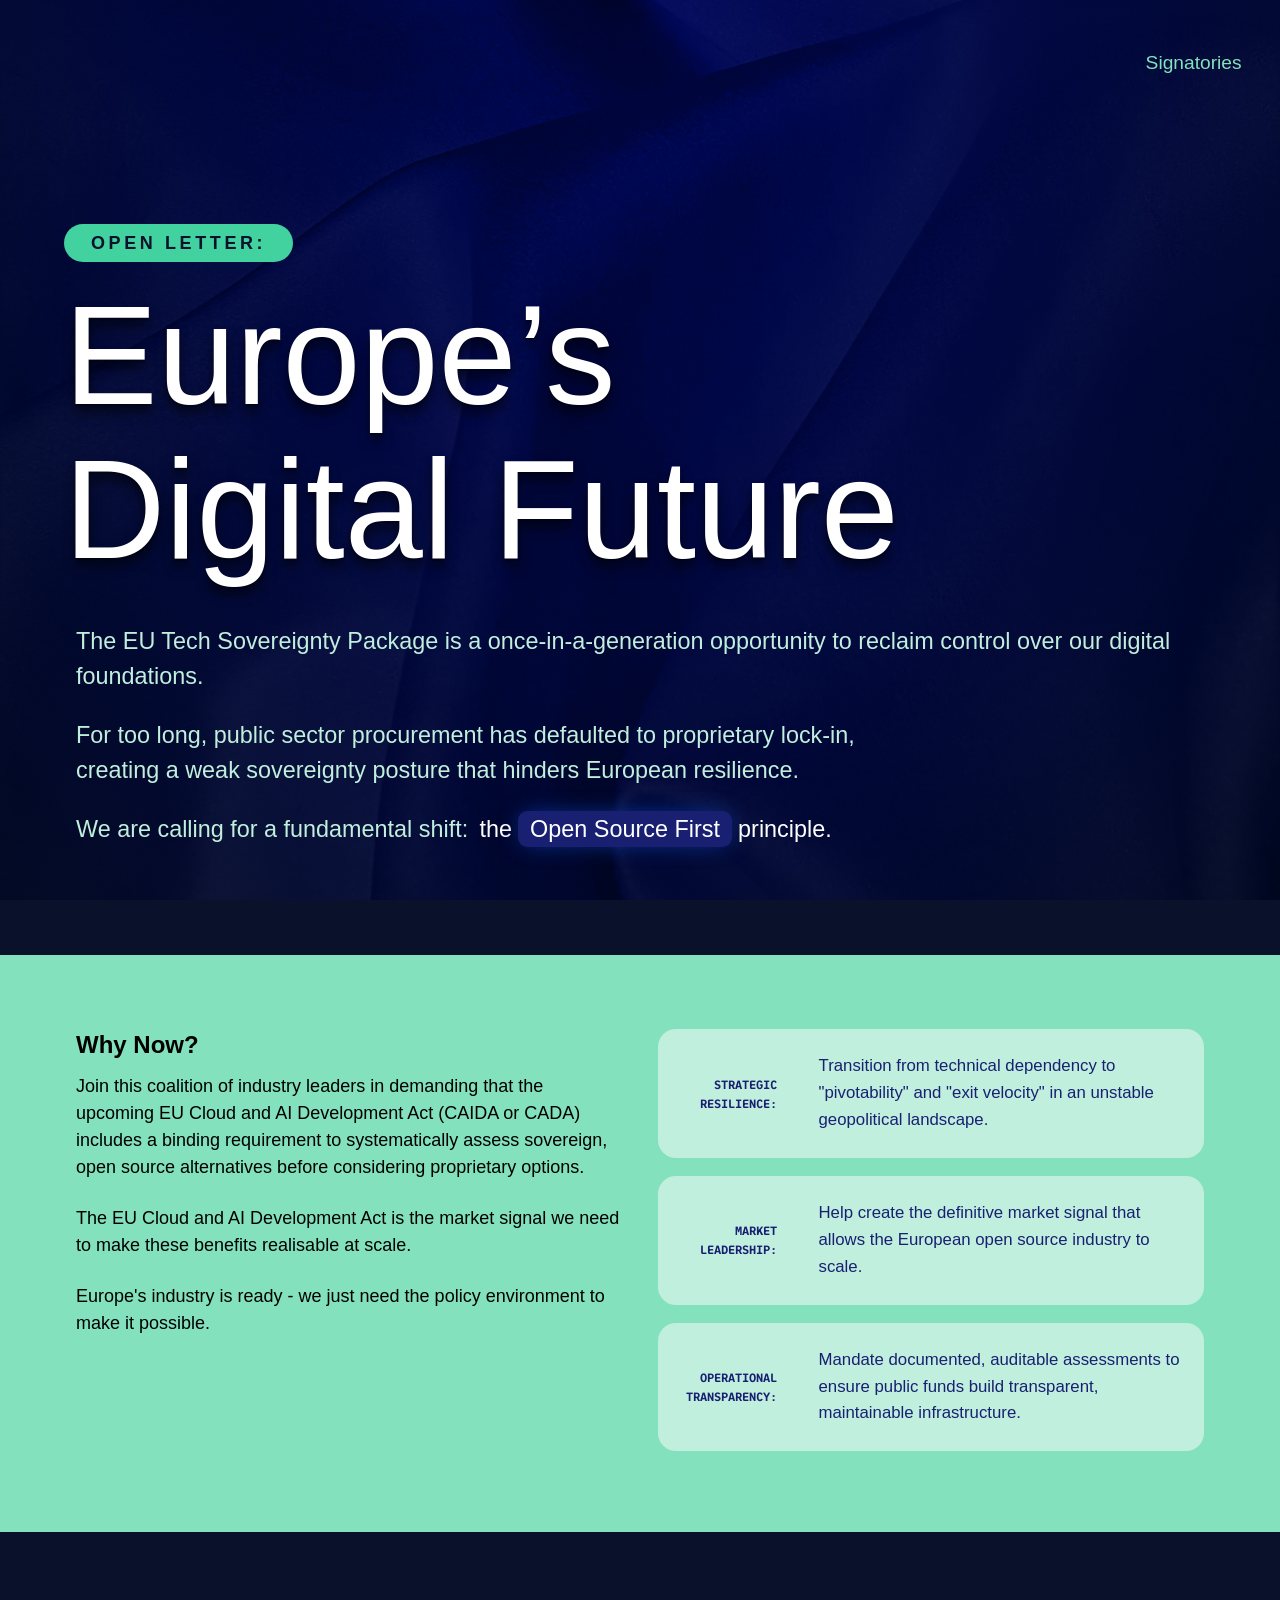
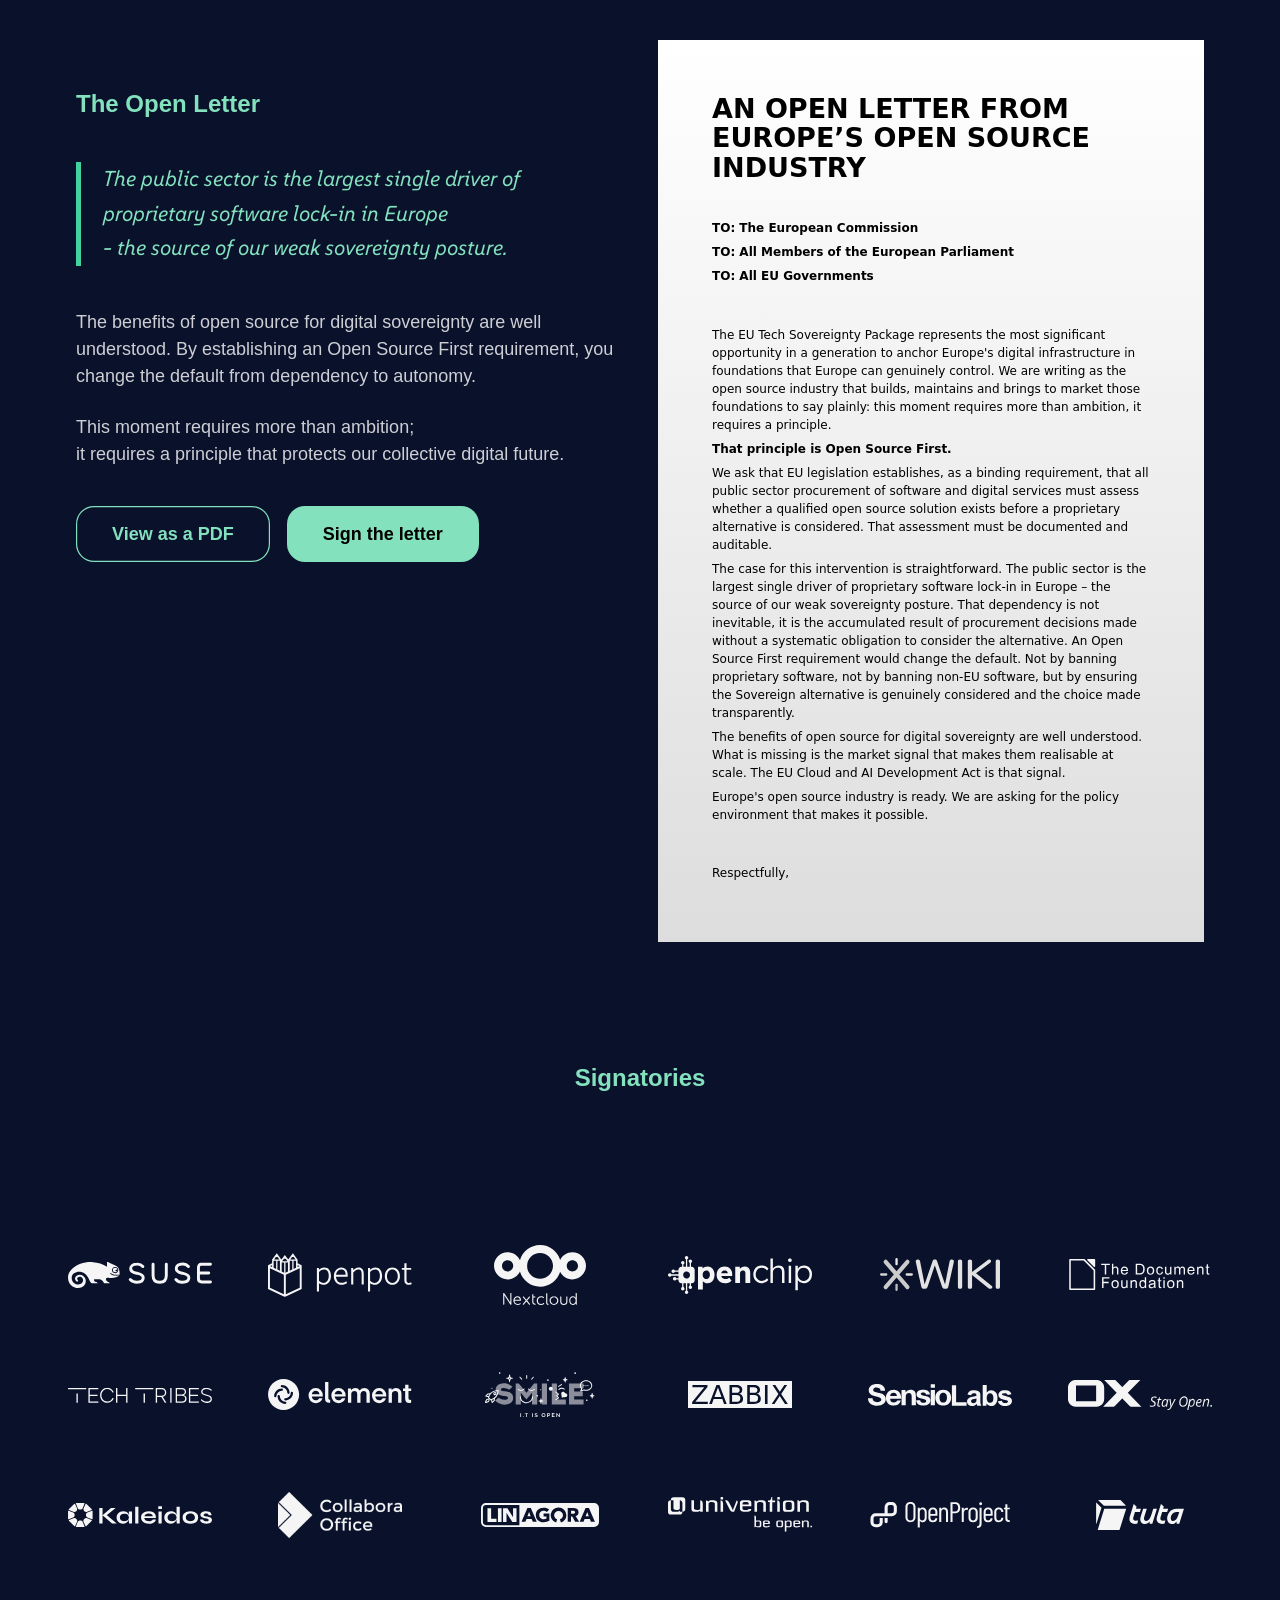
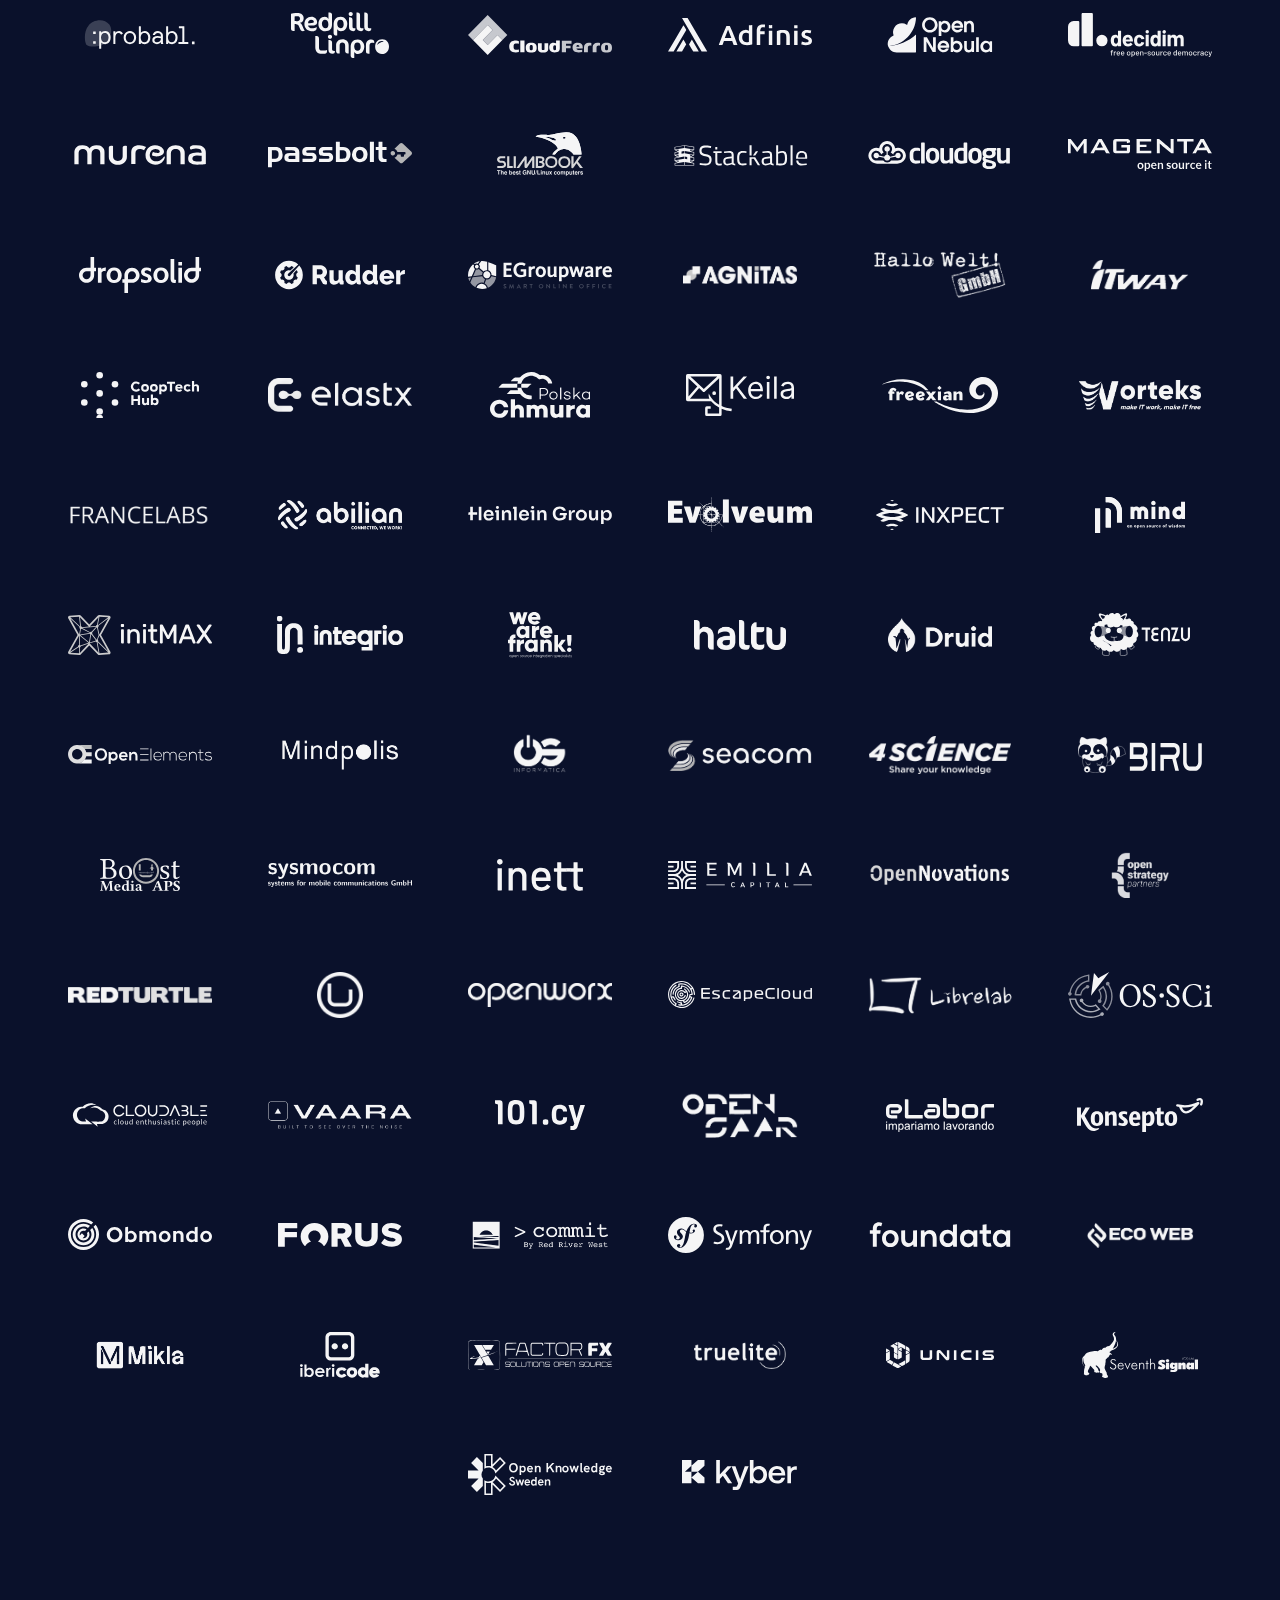
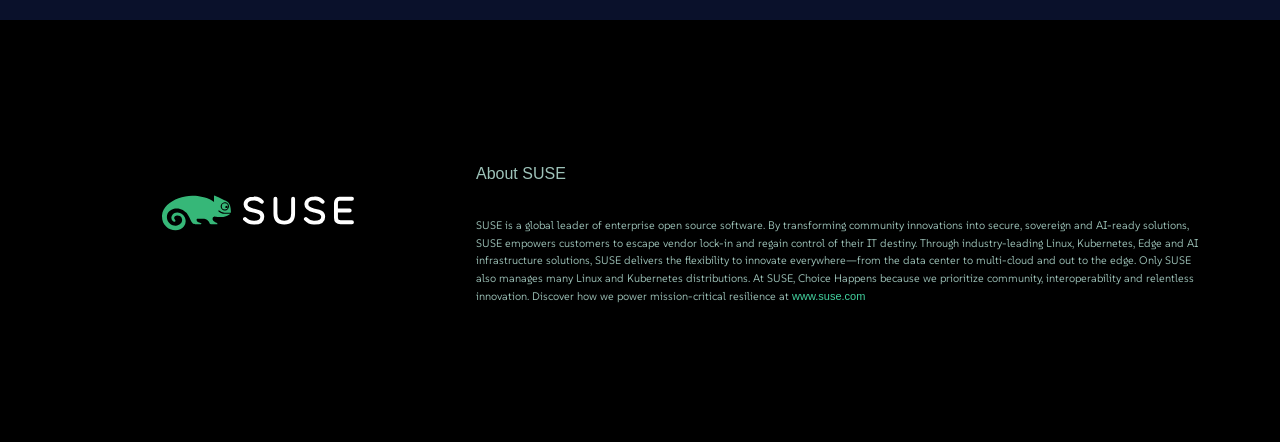
==== eu-tech-sovereignty-letter/index.html @ 275577ad "cache busting - kyber logo" ====
<!DOCTYPE html>
<html lang="en">
<head>
  <meta charset="utf-8">
  <meta name="viewport" content="width=device-width, initial-scale=1">
  <title>Open Letter - Europe’s Digital Future</title>

  <!-- Font preloads — must come before stylesheets so the browser fetches fonts immediately -->
  <link rel="preload" href="/eu-tech-sovereignty-letter/fonts/SUSE[wght].ttf" as="font" type="font/ttf" crossorigin>
  <link rel="preload" href="/eu-tech-sovereignty-letter/fonts/SUSE-Italic[wght].ttf" as="font" type="font/ttf" crossorigin>
  <link rel="preload" href="/eu-tech-sovereignty-letter/fonts/SUSEMono[wght].ttf" as="font" type="font/ttf" crossorigin>

  <!-- suse.com header CSS 'pre-tree-shaken' for content -->
  <link href="/eu-tech-sovereignty-letter/main.css" rel="stylesheet">  
  <link href="/eu-tech-sovereignty-letter/index.css?date=2026-06-04" rel="stylesheet">


  <meta name="theme-color" content="#000" />
  <meta name="theme-color" content="#000" media="(prefers-color-scheme: light)">
  <meta name="theme-color" content="#000" media="(prefers-color-scheme: dark)">

  <meta property="og:title" content="Open Letter - Europe’s Digital Future" />
  <meta property="og:image" content="https://www.suse.com/eu-tech-sovereignty-letter/img/og-image.jpg" />
  <meta property="og:image:alt" content="Open Letter - Europe’s Digital Future" />
  <meta property="og:image:type" content="image/jpeg" />
  <meta property="og:image:width" content="1080" />
  <meta property="og:image:height" content="810" />
  <meta property="og:url" content="https://www.suse.com/eu-tech-sovereignty-letter" />
  <meta property="og:type" content="article" />
  <meta property="og:description" content="Open Letter - Europe’s Digital Future" />
  <meta property="og:logo" content="SUSE" />
  <meta name="description" content="Open letter from open source software industry to the European Commission, members of European Government, and EU Parliament." />
  <link rel="canonical" href="https://www.suse.com/eu-tech-sovereignty-letter/" />
  <script type="application/ld+json">
  {
    "@context": "https://schema.org",
    "@type": "Report",
    "name": "Open Letter - Anchoring Europe’s Digital Future",
    "description": "Open Letter - Anchoring Europe’s Digital Future",
    "publisher": {
      "@type": "Organization",
      "name": "Open Letter to European Policy Makers",
      "url": "https://www.suse.com/"
    },
    "datePublished": "2026-05-14",
    "about": [
      { "@type": "Thing", "name": "Digital Sovereignty" },
      { "@type": "Thing", "name": "EU Policy" },
      { "@type": "Thing", "name": "Open Source Legislation" },
      { "@type": "Thing", "name": "European Commission" }
    ],
    "audience": {
      "@type": "Audience",
      "audienceType": "European"
    }
  }
  </script>
<link rel="apple-touch-icon" sizes="180x180" href="/eu-tech-sovereignty-letter/apple-touch-icon.png">
<link rel="icon" type="image/png" sizes="32x32" href="/eu-tech-sovereignty-letter/favicon-32x32.png">
<link rel="icon" type="image/png" sizes="16x16" href="/eu-tech-sovereignty-letter/favicon-16x16.png">
<link rel="manifest" href="/eu-tech-sovereignty-letter/site.webmanifest">

  <!-- OneTrust -->
  <script src="https://cdn.cookielaw.org/scripttemplates/otSDKStub.js" type="text/javascript" charset="UTF-8" data-domain-script="91a6ec73-a3cb-4b22-bd3f-e5a060e77d29"></script>
  <script type="text/javascript">
    function OptanonWrapper() {
      try {
        if (window?.handleOptanonGroups) {
          window.handleOptanonGroups();
        }
      } catch (e) {
        console.error('Error in OptanonWrapper:', e);
      }
    }
  </script>
  <!-- End OneTrust -->
</head>

<body>








<article class="content-layer">
 <div class="navy-cloth">
  <nav>
 
        <a href="#signed">Signatories</a>
  </nav>
<section class="hero container" id="start">
<h1 style="font-weight: 100;  color:white">
<small><a href="#open-letter">Open Letter:</a></small><br>Europe’s<br>Digital Future</h1>

 <div class="text-content"> 
<p>The EU Tech Sovereignty Package is a once-in-a-generation opportunity to reclaim control over our digital foundations. </p>
<p>For too long, public sector procurement has defaulted to proprietary lock-in,<br>creating a weak sovereignty posture that hinders European resilience. </p>
<p>We are calling for a fundamental shift: <span class="emphasis">the <b>Open Source First</b> principle.</span></p>

 </div>
</section>
</div>



 

<div class="why-now">
<section class="container content-layout">
  <div class="text-content">
    <h3>Why Now?</h3>
<p>Join this coalition of industry leaders in demanding that the upcoming EU Cloud and AI Development Act (CAIDA or CADA) includes a binding requirement to systematically assess sovereign, open source alternatives before considering proprietary options.</p>
<p>The <b>EU Cloud and AI Development Act</b> is the market signal we need to make these benefits realisable at scale. </p><p>Europe's industry is ready - we just need the policy environment to make it possible.</p>
  </div>
  <div class="image-content">

<dl>
  <dt>Strategic Resilience:</dt> <dd>Transition from technical dependency to "pivotability" and "exit velocity" in an unstable geopolitical landscape.</dd>
  <dt>Market Leadership: </dt> <dd>Help create the definitive market signal that allows the European open source industry to scale.</dd>
  <dt>Operational Transparency:</dt> <dd>Mandate documented, auditable assessments to ensure public funds build transparent, maintainable infrastructure.</dd>
</dl>
</div>


</section>
</div>

<div class="navy-cloth" style="padding-top: 6rem"  id="open-letter">
<div class="open-letter">
<section class="container content-layout">
<div class="text-content" > 
<h3 style="color:var(--color-jungle-6)" >The Open Letter</h3>
<blockquote>The public sector is the largest single driver of proprietary software lock-in in Europe <br>- the source of our weak sovereignty posture.</blockquote>

<p>The benefits of open source for digital sovereignty are well understood. By establishing an Open Source First requirement, you change the default from dependency to autonomy. </p>
<p>This moment requires more than ambition; <br>it requires a principle that protects our collective digital future.</p>


<br>
<p><a class="bigcta secondary" href="open-letter-signed.pdf" target="_blank" >View as a PDF</a> 
<a class="bigcta" href="mailto:astor@suse.com?subject=Sign%20Open%20Letter%20TechSov&body=Hi %20Astor,%20We%20would%20like%20to%20sign%20the%20open%20letter." >Sign the letter</a>
</p><br>
<div id="countdown" class="simply-countdown-dark"></div>
</div>

<div class="letter">

<h1>AN OPEN LETTER FROM EUROPE’S
OPEN SOURCE INDUSTRY</h1>
<p class="addressing">TO: The European Commission</p>
<p class="addressing">TO: All Members of the European Parliament</p>
<p class="addressing">TO: All EU Governments</p>
<br>
<p>The EU Tech Sovereignty Package represents the most significant opportunity in a generation
to anchor Europe's digital infrastructure in foundations that Europe can genuinely control. We
are writing as the open source industry that builds, maintains and brings to market those
foundations to say plainly: this moment requires more than ambition, it requires a principle.</p>
<p><b>That principle is Open Source First.</b></p>
<p>We ask that EU legislation establishes, as a binding requirement, that all public sector
procurement of software and digital services must assess whether a qualified open source
solution exists before a proprietary alternative is considered. That assessment must be
documented and auditable.</p>
<p>The case for this intervention is straightforward. The public sector is the largest single driver of
proprietary software lock-in in Europe – the source of our weak sovereignty posture. That
dependency is not inevitable, it is the accumulated result of procurement decisions made
without a systematic obligation to consider the alternative. An Open Source First requirement
would change the default. Not by banning proprietary software, not by banning non-EU
software, but by ensuring the Sovereign alternative is genuinely considered and the choice
made transparently.</p>
<p>The benefits of open source for digital sovereignty are well understood. What is missing is the
market signal that makes them realisable at scale. The EU Cloud and AI Development Act is
that signal.</p>
<p>Europe's open source industry is ready. We are asking for the policy environment that makes it
possible.</p><br>
<p>Respectfully,</p>

</div>



 





</section>
</div>





<section class=" container center" >
<h3 style="color:var(--color-jungle-6)" id="signed">Signatories</h3>
 
</section>
<section class=" signatories ">
  <div class="signatory"> <a href="https://www.suse.com/" target="_blank"><img src="img/signatories/signed-suse.svg" /><b>SUSE</b></a></div>
  <div class="signatory"> <a href="https://www.penpot.app" target="_blank"><img src="img/signatories/signed-penpot.svg" /><b>Penpot</b></a></div>
  <div class="signatory"> <a href="https://www.nextcloud.com/" target="_blank"><img style="max-height:5em" src="img/signatories/signed-nextcloud.svg" /><b>Nextcloud</b></a></div>
  <div class="signatory"> <a href="https://www.openchip.com/" target="_blank"><img src="img/signatories/signed-openchip.svg" /><b>Openchip</b></a></div>
  <div class="signatory"> <a href="https://www.xwiki.org/" target="_blank"><img style="max-height:2.75em"  src="img/signatories/signed-xwiki.svg" /><b>XWiki</b></a></div>
  <div class="signatory"> <a href="https://www.documentfoundation.org/" target="_blank"> <img     src="img/signatories/signed-documentfoundation.svg" /> <b>Document Foundation</b></a> </div>
  <div class="signatory"> <a href="https://techtribes.eu" target="_blank"> <img  src="img/signatories/signed-techtribes.svg" /> <b>Tech Tribes</b></a> </div>
  <div class="signatory"> <a href="https://element.io" target="_blank"><img src="img/signatories/signed-element.svg" /><b>Element</b></a></div>
  <div class="signatory"> <a href="https://smile.eu/" target="_blank"><img src="img/signatories/signed-smike-it.svg" /><b>Smile IT</b></a></div>
  <div class="signatory"> <a href="https://zabbix.com" target="_blank"> <img style="max-height:2.25em" src="img/signatories/signed-zabbix.svg" /> <b>Zabbix</b></a> </div>
  <div class="signatory"> <a href="https://www.sensiolabs.com/" target="_blank"> <img    src="img/signatories/signed-sensio.svg" /> <b>SensioLabs</b></a> </div>
  <div class="signatory"> <a href="https://www.open-xchange.com/" target="_blank"><img src="img/signatories/signed-open-exchange.svg" /><b>Open Exchange</b></a></div>
  <div class="signatory"> <a href="https://www.kaleidos.net/" target="_blank"> <img     src="img/signatories/signed-kaleidos.svg" /> <b>Kaleidos</b></a> </div>
  <div class="signatory"> <a href="https://www.collaboraonline.com/collabora-office/" target="_blank"><img src="img/signatories/signed-collabora.png" /><b>Collabora Office</b></a></div>
  <div class="signatory"> <a href="https://linagora.com" target="_blank"> <img style="max-height:2em" src="img/signatories/signed-linagora.svg" /> <b>Linagora</b></a> </div>
  <div class="signatory"> <a href="https://www.univention.com/" target="_blank"><img src="img/signatories/signed-univention.svg" /><b>Univention</b></a></div>
  <div class="signatory"> <a href="https://www.openproject.org" target="_blank"><img src="img/signatories/signed-openproject.svg" /><b>Open Project</b></a></div>
  <div class="signatory"> <a href="https://tuta.com/" target="_blank"> <img   style="max-height:2.7em"   src="img/signatories/signed-tuta.svg" /> <b>Tuta</b></a> </div>
  <div class="signatory"> <a href="https://probabl.ai" target="_blank"> <img   src="img/signatories/signed-probabl.svg" /> <b>Probabl</b></a> </div>
  <div class="signatory"> <a href="https://www.redpill-linpro.com/" target="_blank"><img src="img/signatories/signed-redpill-linpro.svg" /><b>Redpill Linpro</b></a></div>
  <div class="signatory"> <a href="https://cloudferro.com" target="_blank"> <img src="img/signatories/signed-cloudferro.svg" /> <b>Cloud Ferro</b></a> </div>
  <div class="signatory"> <a href="https://www.adfinis.com/" target="_blank"><img src="img/signatories/signed-adfinis.svg" /><b>Adfinis</b></a></div>
  <div class="signatory"> <a href="https://opennebula.io/" target="_blank"><img  style="max-height:3.2em" src="img/signatories/signed-opennebula.svg" /><b>OpenNebula</b></a></div>
  <div class="signatory"> <a href="https://decidim.org/" target="_blank"> <img  src="img/signatories/signed-decidim.svg" /> <b>Decidim</b></a> </div>
  <div class="signatory"> <a href="https://murena.com/" target="_blank"> <img style="max-height:2.5em" src="img/signatories/signed-murena.svg" /> <b>Murena</b></a> </div>
  <div class="signatory"> <a href="https://www.passbolt.com/" target="_blank"> <img style="max-height:2.25em" src="img/signatories/signed-passbolt.svg" /> <b>Passbolt</b></a> </div>
  <div class="signatory"> <a href="https://slimbook.com/" target="_blank"> <img    src="img/signatories/signed-slimbook.svg" /> <b>Slimbook</b></a> </div>
  <div class="signatory"> <a href="https://stackable.tech/" target="_blank"> <img src="img/signatories/signed-stackable.svg" /> <b>Stackable</b></a> </div>
  <div class="signatory"> <a href="https://cloudogu.com" target="_blank"> <img      src="img/signatories/signed-cloudogu.svg" /> <b>Cloudogu</b></a> </div>
  <div class="signatory"> <a href="https://www.magenta.dk/" target="_blank"><img src="img/signatories/signed-magenta.svg" /><b>Magenta IT</b></a></div>
  <div class="signatory"> <a href="https://dropsolid.com" target="_blank"><img style="max-height:3em"  src="img/signatories/signed-dropsolid.svg" /><b>Drop Solid</b></a></div>
  <div class="signatory"> <a href="https://rudder.io" target="_blank"> <img style="max-height:3.2em" src="img/signatories/signed-rudder.svg" /> <b>Rudder</b></a> </div>
  <div class="signatory"> <a href="https://www.egroupware.org/" target="_blank"> <img style="max-height:2.5em" src="img/signatories/signed-egroupware.svg" /> <b>EGroupware</b></a> </div>
  <div class="signatory"> <a href="https://www.agnitas.de/" target="_blank"> <img style="max-height:1.5em"  src="img/signatories/signed-agnitas.png" /> <b>Agnitas</b></a> </div>
  <div class="signatory"> <a href="https://hallowelt.com/" target="_blank"> <img     src="img/signatories/signed-hallowelt.png" /> <b>HALLOWELT</b></a> </div>
  <div class="signatory"> <a href="https://itway.com" target="_blank"> <img style="max-height:2.5em" src="img/signatories/signed-itway.png" /> <b>IT Way</b></a> </div>
  <div class="signatory"> <a href="https://www.hub.coop/" target="_blank"> <img src="img/signatories/signed-cooptech.svg" /> <b>CoopTech Hub</b></a> </div>
  <div class="signatory"> <a href="https://elastx.se/" target="_blank"> <img     src="img/signatories/signed-elastx.png" /> <b>Elastx</b></a> </div>
  <div class="signatory"> <a href="https://polska-chmura.pl/" target="_blank"> <img     src="img/signatories/signed-polska-chmura.svg" /> <b>Polska Chmura</b></a> </div>
  <div class="signatory"> <a href="https://www.keila.io/" target="_blank"> <img   style="max-height:3.5em"  src="img/signatories/signed-keila.svg" /> <b>Keila</b></a> </div>
  <div class="signatory"> <a href="https://www.freexian.com/" target="_blank"> <img style="max-height:3em" src="img/signatories/signed-freexian.svg" /> <b>Freexian</b></a> </div>
  <div class="signatory"> <a href="https://www.worteks.com/" target="_blank"> <img style="max-height:2.5em" src="img/signatories/signed-worteks.png" /> <b>Worteks</b></a> </div>
  <div class="signatory"> <a href="https://www.francelabs.com/" target="_blank"> <img src="img/signatories/signed-francelabs.png" /> <b>Francelabs</b></a> </div>
  <div class="signatory"> <a href="https://www.abilian.com/" target="_blank"> <img style="max-height:2.5em"    src="img/signatories/signed-abilian.png" /> <b>Abilian</b></a> </div>
  <div class="signatory"> <a href="https://www.heinlein.group" target="_blank"> <img style="max-height:2.5em" src="img/signatories/signed-heinlein.svg" /> <b>Heinlein Group</b></a> </div>
  <div class="signatory"> <a href="https://evolveum.com/" target="_blank"> <img    style="max-height:3em"  src="img/signatories/signed-evolveum.svg" /> <b>Evolveum</b></a> </div>
  <div class="signatory"> <a href="https://www.inxpect.com/" target="_blank"> <img style="max-height:2.5em" src="img/signatories/signed-inxpect.svg" /> <b>Inxpect</b></a> </div>
  <div class="signatory"> <a href="https://www.mind.be/" target="_blank"> <img  style="max-height:3em"  src="img/signatories/signed-mind.svg" /> <b>Mind OSS</b></a> </div>
  <div class="signatory"> <a href="https://www.initmax.com/" target="_blank"> <img    src="img/signatories/signed-initmax.svg" /> <b>initMAX</b></a> </div>
  <div class="signatory"> <a href="https://integrio.se" target="_blank"> <img style="max-height:3.2em" src="img/signatories/signed-integrio.svg" /> <b>Integrio</b></a> </div>
  <div class="signatory"> <a href="https://wearefrank.nl/" target="_blank"> <img  src="img/signatories/signed-wearefrank.svg" /> <b>we are frank!</b></a> </div>
  <div class="signatory"> <a href="https://www.haltu.com/" target="_blank"> <img  style="max-height:2.5em"  src="img/signatories/signed-haltu.webp" /> <b>Haltu</b></a> </div>
  <div class="signatory"> <a href="https://druid.fi/" target="_blank"> <img   style="max-height:2.9em"   src="img/signatories/signed-druid.png" /> <b>Druid</b></a> </div>
  <div class="signatory"> <a href="https://www.tenzu.net" target="_blank"> <img    src="img/signatories/signed-tenzu.svg" /> <b>Tenzu</b></a> </div>
  <div class="signatory"> <a href="https://open-elements.com/" target="_blank"> <img    src="img/signatories/signed-open-elements.svg" /> <b>Open Elements</b></a> </div>
  <div class="signatory"> <a href="https://www.mindpolisgroup.com/" target="_blank"> <img style="max-height:2.5em" src="img/signatories/signed-mindpolis.png" /> <b>Mindpolis</b></a> </div>
  <div class="signatory"> <a href="https://osinformatica.it/" target="_blank"> <img src="img/signatories/signed-osinformatica.png" /> <b>OS Informatica</b></a> </div>
  <div class="signatory"> <a href="https://seacom.it/" target="_blank"><img src="img/signatories/signed-seacom.png" /><b>Seacom</b></a></div>
  <div class="signatory"> <a href="https://4science.com" target="_blank"> <img style="max-height:3.2em" src="img/signatories/signed-4science.png" /> <b>4 Science</b></a> </div>
  <div class="signatory"> <a href="https://biru.sh/" target="_blank"> <img    style="max-height:3em" src="img/signatories/signed-biru.svg" /> <b>Biru</b></a> </div>
  <div class="signatory"> <a href="https://boostmedia.it/" target="_blank"> <img style="max-height:2.75em"  src="img/signatories/signed-boost-media.svg" /> <b>Boost Media</b></a> </div>
  <div class="signatory"> <a href="https://www.sysmocom.de/" target="_blank"> <img     src="img/signatories/signed-sysmocom.svg" /> <b>Sysmocom</b></a> </div>
  <div class="signatory"> <a href="https://www.inett.de/" target="_blank"> <img    style="max-height:2.65em"    src="img/signatories/signed-inett.svg" /> <b>Inett</b></a> </div>
  <div class="signatory"> <a href="https://emilia.capital/" target="_blank"> <img    src="img/signatories/signed-emilia.svg" /> <b>Emilia Capital</b></a> </div>
  <div class="signatory"> <a href="https://opennovations.eu/" target="_blank"> <img    src="img/signatories/signed-opennovations.png" /> <b>OpenNovations</b></a> </div>
  <div class="signatory"> <a href="https://openstrategypartners.com/" target="_blank"> <img     src="img/signatories/signed-openstrategypartners.png" /> <b>OpenStrategy Partners</b></a> </div>
  <div class="signatory"> <a href="https://redturtle.it/" target="_blank"> <img     src="img/signatories/signed-redturtle.png" /> <b>RedTurtle</b></a> </div>
  <div class="signatory"> <a href="https://www.ufficiozero.org/" target="_blank"> <img     src="img/signatories/signed-ufficiozero.png" /> <b>Ufficio Zero</b></a> </div>
  <div class="signatory"> <a href="https://www.openworx.nl/" target="_blank"> <img     src="img/signatories/signed-openworx.png" /> <b>Openworx</b></a> </div>
  <div class="signatory"> <a href="https://escapecloud.io/" target="_blank"> <img     src="img/signatories/signed-escapecloud.svg" /> <b>EscapeCloud</b></a> </div>
  <div class="signatory"> <a href="https://librelab.eu/" target="_blank"> <img  src="img/signatories/signed-librelab.png" /> <b>LibreLab</b></a> </div>
  <div class="signatory"> <a href="https://os-sci.com/" target="_blank"> <img  src="img/signatories/signed-os-sci.svg" /> <b>OS Sci</b></a> </div>
  <div class="signatory"> <a href="https://cloudable.it/" target="_blank"> <img src="img/signatories/signed-cloudable.svg" /> <b>Cloudable</b></a> </div>
  <div class="signatory"> <a href="https://www.vaara.io/" target="_blank"> <img   src="img/signatories/signed-vaara.png" /> <b>Vaara</b></a> </div>
  <div class="signatory"> <a href="https://101.cy/" target="_blank"> <img   style="max-height:2.5em"    src="img/signatories/signed-101cy.svg" /> <b>101.cy</b></a> </div>
  <div class="signatory"> <a href="https://opensaar.de/" target="_blank"> <img     src="img/signatories/signed-opensaar.png" /> <b>OpenSaar e. V.</b></a> </div>
  <div class="signatory"> <a href="https://elabor.biz/" target="_blank"> <img    style="max-height:2.9em"  src="img/signatories/signed-elabor-min.svg" /> <b>eLabor</b></a> </div>
  <div class="signatory"> <a href="https://konsepto.fi/" target="_blank"> <img    style="max-height:2.9em"  src="img/signatories/signed-konsepto.svg" /> <b>Konsepto</b></a> </div>
  <div class="signatory"> <a href="https://obmondo.com/" target="_blank"> <img    src="img/signatories/signed-obmondo.svg" /> <b>Obmondo</b></a> </div>
  <div class="signatory"> <a href="https://forus.io/" target="_blank"> <img     style="max-height:2em" src="img/signatories/signed-forus.svg" /> <b>Forus</b></a> </div>
  <div class="signatory"> <a href="https://commit.fund/" target="_blank"> <img     style="max-height:2.5em"    src="img/signatories/signed-commit.png" /> <b>Commit.Fund</b></a> </div>
  <div class="signatory"> <a href="https://symfony.com/" target="_blank"> <img    src="img/signatories/signed-symfony.svg" /> <b>Symfony</b></a> </div>
  <div class="signatory"> <a href="https://foundata.com/" target="_blank"> <img    style="max-height:3.5em"  src="img/signatories/signed-foundata.svg" /> <b>Foundata</b></a> </div>
  <div class="signatory"> <a href=" https://www.ecowebsrl.it/" target="_blank"> <img    style="max-height:2.2em"  src="img/signatories/signed-ecoweb.png" /> <b>ECO Web</b></a> </div>
  <div class="signatory"> <a href="https://mikla.io/" target="_blank"> <img  style="max-height:2.5em"    src="img/signatories/signed-mikla.png" /> <b>Mikla Solutions ApS</b></a> </div>
  <div class="signatory"> <a href="https://www.ibericode.com/" target="_blank"> <img      src="img/signatories/signed-ibericode.svg" /> <b>Ibericode</b></a> </div>
  <div class="signatory"> <a href="https://www.factorfx.com/" target="_blank"> <img      src="img/signatories/signed-factorfx.svg" /> <b>FactorFX</b></a> </div>
  <div class="signatory"> <a href="https://www.truelite.it/" target="_blank"> <img    style="max-height:2.3em"    src="img/signatories/signed-truelite.png" /> <b>TrueLite</b></a> </div>
  <div class="signatory"> <a href="https://www.unicis.tech/" target="_blank"> <img       src="img/signatories/signed-unicis.svg" /> <b>Unicis</b></a> </div>
  <div class="signatory"> <a href="https://www.seventhsignal.eu/" target="_blank"> <img       src="img/signatories/signed-seventh-signal.svg" /> <b>Seventh Signal</b></a> </div>
  <div class="signatory"> <a href="https://okfn.se/" target="_blank"> <img       src="img/signatories/signed-okse.svg" /> <b>Open Knowledge Sweden</b></a> </div>
  <div class="signatory"> <a href="https://kyber.tech/" target="_blank"> <img     style="max-height:2.5em"     src="img/signatories/signed-kyber.svg?logo=1" /> <b>Kyber</b></a> </div>
 
 

</section>

</div>

 


 









</article>





<footer>





<section class="container" style="margin-top:0;  min-height:0">  
<div class="content-layout reverse right">
<div class="image-content midd">
 <svg xmlns="http://www.w3.org/2000/svg" viewBox="0 0 160.8 29.1" style="min-height: 3em;display:block; max-width: 16rem; margin-bottom:2em;"><path fill="none" stroke="#fff" stroke-linecap="round" stroke-width="3.27" d="M145.8 12.4h11.4m1.9 9.9h-9.6c-1.9 0-3.8-.5-3.8-3.5V6.2c0-2.2 1.3-3.6 2.8-3.6h10.6M83.6 5.1A8 8 0 0 0 77 2.4c-4.3 0-7 2-7 4.8-.1 4.2 4.5 4.9 7 5.4 3.1.7 7 1.2 7 5 0 3.6-3 5-7 5-4.6 0-6.6-2-7.5-3m65-14.5a8 8 0 0 0-6.8-2.8c-4 0-6.8 2-6.8 5 0 4 4.6 4.8 6.9 5.3 3.3.7 7.2 1.2 7.2 5 0 3.6-3.1 5-7.3 5a9 9 0 0 1-7.2-3m-10.7-17V15c0 6-3.2 7.6-7.4 7.6-3.7 0-7.4-1.6-7.4-7.6V2.6" pathLength="1"/><path fill="#36b778" d="M54.62 8.83a.92.92 0 0 0-1.327 0 .94.94 0 0 0 .147 1.448.94.94 0 0 0 1.033 0 .943.943 0 0 0 .147-1.448m-2.011 2.755a2.565 2.565 0 1 1 0-5.13 2.565 2.565 0 0 1 0 5.13m-.779.815a3.471 3.471 0 1 1 1.58-6.76 3.471 3.471 0 0 1-1.58 6.76M39.78 22.92c.09.28.21.65.49.8l.05.02c.5.2 1.82.16 1.82.16h2.42c.21 0 2.03 0 1.98-.2-.22-.98-1.34-1.15-2.2-1.66-.79-.47-1.53-1-1.87-1.92-.18-.47-.08-1.57.23-1.96.22-.3.55-.48.9-.56.39-.08.8-.01 1.18.03.49.05.96.14 1.44.2.93.12 1.86.16 2.8.14a15.3 15.3 0 0 0 4.54-.79c1.02-.34 2.02-.8 2.89-1.45.98-.73.72-.66-.27-.56-1.2.12-2.4.14-3.6.07a7.9 7.9 0 0 1-3.24-.71 8 8 0 0 1-2.12-1.47.44.44 0 0 1 .02-.55c.17-.18.53-.08.64.02a7.8 7.8 0 0 0 4.45 1.76c1.55.08 2.84.01 4.35 0 .24 0 .89.06 1.01-.19a.5.5 0 0 0 .03-.24c-.13-3.68-.4-7.84-4.26-9.6-2.88-1.32-7.2-3.35-9.01-4.2a.65.65 0 0 0-.92.59c0 1.23.06 3 .06 4.6C39.08 2.04 33 .7 27.94.18 19.37-.6 10.14 2.5 4.35 7.82 2 10.04.15 13.2.02 16.41c-.18 4.54 1.09 6.97 3.43 9.48 3.72 4 11.74 4.57 14.99-.18a7.75 7.75 0 0 0 .72-7.4 7.12 7.12 0 0 0-6.09-4.15c-2-.07-4.14.95-4.9 2.8a4.04 4.04 0 0 0 .8 4.27c.42.43.99.79 1.6.65a.9.9 0 0 0 .72-.72c.08-.55-.4-.9-.68-1.31a2.02 2.02 0 0 1 .24-2.53c.55-.54 1.38-.7 2.15-.7.73 0 1.47.14 2.09.5a3.7 3.7 0 0 1 1.66 2.46c.6 2.98-1.82 5.4-5.1 5.59-1.69.1-3.4-.34-4.71-1.4-3.32-2.67-4.14-8.13-.34-11.05 3.6-2.77 8.16-2.05 10.84-.62a13.1 13.1 0 0 1 4.96 5.12c1.33 1.98 1.8 4.75 3.43 6.18.61.52 1.37.5 2.17.5h4.59c.62 0 .47-.42.2-.7-.6-.61-1.48-.75-2.3-.97-1.84-.51-1.65-2.96-1.14-2.96 1.65 0 1.7.05 3.15.03 2.09-.03 2.72-.15 4.36.45a5.43 5.43 0 0 1 2.26 1.96c.28.41.52.81.66 1.2z"/></svg>
</div>

<div class="text-content">
<h3>About SUSE</h3>
<p>SUSE is a global leader of enterprise open source software. By transforming community innovations into secure, sovereign and AI-ready solutions, SUSE empowers customers to escape vendor lock-in and regain control of their IT destiny. Through industry-leading Linux, Kubernetes, Edge and AI infrastructure solutions, SUSE delivers the flexibility to innovate everywhere—from the data center to multi-cloud and out to the edge. Only SUSE also manages many Linux and Kubernetes distributions. At SUSE, Choice Happens because we prioritize community, interoperability and relentless innovation. Discover how we power mission-critical resilience at <a href="https://suse.com" target="_blank">www.suse.com</a></p>
</div>
</div>
</section>
</footer>
 
</body>
</html>
---- eu-tech-sovereignty-letter/main.css ----
@charset "UTF-8";/*!
* Bootstrap  v5.3.5 (https://getbootstrap.com/)
* Copyright 2011-2025 The Bootstrap Authors
* Licensed under MIT (https://github.com/twbs/bootstrap/blob/main/LICENSE)
*/:root{--bs-blue:#0d6efd;--bs-indigo:#6610f2;--bs-purple:#6f42c1;--bs-pink:#d63384;--bs-red:#dc3545;--bs-orange:#fd7e14;--bs-yellow:#ffc107;--bs-green:#198754;--bs-teal:#20c997;--bs-cyan:#0dcaf0;--bs-black:#000;--bs-white:#fff;--bs-gray:#6c757d;--bs-gray-dark:#343a40;--bs-gray-100:#f8f9fa;--bs-gray-200:#e9ecef;--bs-gray-300:#dee2e6;--bs-gray-400:#ced4da;--bs-gray-500:#adb5bd;--bs-gray-600:#6c757d;--bs-gray-700:#495057;--bs-gray-800:#343a40;--bs-gray-900:#212529;--bs-primary:#0d6efd;--bs-secondary:#6c757d;--bs-success:#198754;--bs-info:#0dcaf0;--bs-warning:#ffc107;--bs-danger:#dc3545;--bs-light:#f8f9fa;--bs-dark:#212529;--bs-primary-rgb:13,110,253;--bs-secondary-rgb:108,117,125;--bs-success-rgb:25,135,84;--bs-info-rgb:13,202,240;--bs-warning-rgb:255,193,7;--bs-danger-rgb:220,53,69;--bs-light-rgb:248,249,250;--bs-dark-rgb:33,37,41;--bs-primary-text-emphasis:#052c65;--bs-secondary-text-emphasis:#2b2f32;--bs-success-text-emphasis:#0a3622;--bs-info-text-emphasis:#055160;--bs-warning-text-emphasis:#664d03;--bs-danger-text-emphasis:#58151c;--bs-light-text-emphasis:#495057;--bs-dark-text-emphasis:#495057;--bs-primary-bg-subtle:#cfe2ff;--bs-secondary-bg-subtle:#e2e3e5;--bs-success-bg-subtle:#d1e7dd;--bs-info-bg-subtle:#cff4fc;--bs-warning-bg-subtle:#fff3cd;--bs-danger-bg-subtle:#f8d7da;--bs-light-bg-subtle:#fcfcfd;--bs-dark-bg-subtle:#ced4da;--bs-primary-border-subtle:#9ec5fe;--bs-secondary-border-subtle:#c4c8cb;--bs-success-border-subtle:#a3cfbb;--bs-info-border-subtle:#9eeaf9;--bs-warning-border-subtle:#ffe69c;--bs-danger-border-subtle:#f1aeb5;--bs-light-border-subtle:#e9ecef;--bs-dark-border-subtle:#adb5bd;--bs-white-rgb:255,255,255;--bs-black-rgb:0,0,0;--bs-font-sans-serif:system-ui,-apple-system,"Segoe UI",Roboto,"Helvetica Neue","Noto Sans","Liberation Sans",Arial,sans-serif,"Apple Color Emoji","Segoe UI Emoji","Segoe UI Symbol","Noto Color Emoji";--bs-font-monospace:SFMono-Regular,Menlo,Monaco,Consolas,"Liberation Mono","Courier New",monospace;--bs-gradient:linear-gradient(180deg,hsla(0,0%,100%,.15),hsla(0,0%,100%,0));--bs-body-font-family:var(--bs-font-sans-serif);--bs-body-font-size:1rem;--bs-body-font-weight:400;--bs-body-line-height:1.5;--bs-body-color:#212529;--bs-body-color-rgb:33,37,41;--bs-body-bg:#fff;--bs-body-bg-rgb:255,255,255;--bs-emphasis-color:#000;--bs-emphasis-color-rgb:0,0,0;--bs-secondary-color:rgba(33,37,41,.75);--bs-secondary-color-rgb:33,37,41;--bs-secondary-bg:#e9ecef;--bs-secondary-bg-rgb:233,236,239;--bs-tertiary-color:rgba(33,37,41,.5);--bs-tertiary-color-rgb:33,37,41;--bs-tertiary-bg:#f8f9fa;--bs-tertiary-bg-rgb:248,249,250;--bs-heading-color:inherit;--bs-link-color:#0d6efd;--bs-link-color-rgb:13,110,253;--bs-link-decoration:underline;--bs-link-hover-color:#0a58ca;--bs-link-hover-color-rgb:10,88,202;--bs-code-color:#d63384;--bs-highlight-color:#212529;--bs-highlight-bg:#fff3cd;--bs-border-width:1px;--bs-border-style:solid;--bs-border-color:#dee2e6;--bs-border-color-translucent:rgba(0,0,0,.175);--bs-border-radius:.375rem;--bs-border-radius-sm:.25rem;--bs-border-radius-lg:.5rem;--bs-border-radius-xl:1rem;--bs-border-radius-xxl:2rem;--bs-border-radius-2xl:var(--bs-border-radius-xxl);--bs-border-radius-pill:50rem;--bs-box-shadow:0 .5rem 1rem rgba(0,0,0,.15);--bs-box-shadow-sm:0 .125rem .25rem rgba(0,0,0,.075);--bs-box-shadow-lg:0 1rem 3rem rgba(0,0,0,.175);--bs-box-shadow-inset:inset 0 1px 2px rgba(0,0,0,.075);--bs-focus-ring-width:.25rem;--bs-focus-ring-opacity:.25;--bs-focus-ring-color:rgba(13,110,253,.25);--bs-form-valid-color:#198754;--bs-form-valid-border-color:#198754;--bs-form-invalid-color:#dc3545;--bs-form-invalid-border-color:#dc3545}@media (prefers-reduced-motion:no-preference){:root{scroll-behavior:smooth}}body{background-color:var(--bs-body-bg);color:var(--bs-body-color);font-family:var(--bs-body-font-family);font-size:var(--bs-body-font-size);font-weight:var(--bs-body-font-weight);line-height:var(--bs-body-line-height);text-align:var(--bs-body-text-align);-webkit-text-size-adjust:100%;-webkit-tap-highlight-color:rgba(0,0,0,0)}.h1,.h3,h1,h3{color:var(--bs-heading-color);font-weight:500;line-height:1.2;margin-bottom:.5rem;margin-top:0}.h1,h1{font-size:calc(1.375rem + 1.5vw)}@media (min-width:1200px){.h1,h1{font-size:2.5rem}}.h3,h3{font-size:calc(1.3rem + .6vw)}@media (min-width:1200px){.h3,h3{font-size:1.75rem}}p{margin-bottom:1rem;margin-top:0}dl{margin-bottom:1rem;margin-top:0}dt{font-weight:700}dd{margin-bottom:.5rem;margin-left:0}b{font-weight:bolder}.small,small{font-size:.875em}a{color:rgba(var(--bs-link-color-rgb),var(--bs-link-opacity,1));text-decoration:underline}a:hover{--bs-link-color-rgb:var(--bs-link-hover-color-rgb)}a:not([href]):not([class]),a:not([href]):not([class]):hover{color:inherit;text-decoration:none}img,svg{vertical-align:middle}::-moz-focus-inner{border-style:none;padding:0}::-webkit-datetime-edit-day-field,::-webkit-datetime-edit-fields-wrapper,::-webkit-datetime-edit-hour-field,::-webkit-datetime-edit-minute,::-webkit-datetime-edit-month-field,::-webkit-datetime-edit-text,::-webkit-datetime-edit-year-field{padding:0}::-webkit-inner-spin-button{height:auto}::-webkit-search-decoration{-webkit-appearance:none}::-webkit-color-swatch-wrapper{padding:0}::file-selector-button{-webkit-appearance:button;font:inherit}iframe{border:0}[hidden]{display:none!important}.container{--bs-gutter-x:1.5rem;--bs-gutter-y:0;margin-left:auto;margin-right:auto;padding-left:calc(var(--bs-gutter-x)*.5);padding-right:calc(var(--bs-gutter-x)*.5);width:100%}@media (min-width:576px){.container{max-width:540px}}@media (min-width:768px){.container{max-width:720px}}@media (min-width:992px){.container{max-width:960px}}@media (min-width:1200px){.container{max-width:1140px}}@media (min-width:1400px){.container{max-width:1320px}}@keyframes progress-bar-stripes{0%{background-position-x:var(--bs-progress-height)}}:root{--bs-carousel-indicator-active-bg:#fff;--bs-carousel-caption-color:#fff;--bs-carousel-control-icon-filter: }@keyframes spinner-border{to{transform:rotate(1turn)}}@keyframes spinner-grow{0%{transform:scale(0)}50%{opacity:1;transform:none}}@keyframes placeholder-glow{50%{opacity:.2}}@keyframes placeholder-wave{to{-webkit-mask-position:-200% 0;mask-position:-200% 0}}:root{--bs-breakpoint-xs:0;--bs-breakpoint-sm:576px;--bs-breakpoint-md:768px;--bs-breakpoint-lg:992px;--bs-breakpoint-xl:1200px;--bs-breakpoint-xxl:1400px}:root{--bs-btn-close-filter: }@font-face{font-family:Suse;font-style:normal;font-weight:100;src:url(https://www.suse.com/fonts/suse/SUSE-Thin.woff2)}@font-face{font-family:Suse;font-style:normal;font-weight:200;src:url(https://www.suse.com/fonts/suse/SUSE-ExtraLight.woff2)}@font-face{font-family:Suse;font-style:normal;font-weight:300;src:url(https://www.suse.com/fonts/suse/SUSE-Light.woff2)}@font-face{font-family:Suse;font-style:normal;font-weight:400;src:url(https://www.suse.com/fonts/suse/SUSE-Regular.woff2)}@font-face{font-family:Suse;font-style:normal;font-weight:500;src:url(https://www.suse.com/fonts/suse/SUSE-Medium.woff2)}@font-face{font-family:Suse;font-style:normal;font-weight:600;src:url(https://www.suse.com/fonts/suse/SUSE-SemiBold.woff2)}@font-face{font-family:Suse;font-style:normal;font-weight:700;src:url(https://www.suse.com/fonts/suse/SUSE-Bold.woff2)}@font-face{font-family:Suse;font-style:normal;font-weight:800;src:url(https://www.suse.com/fonts/suse/SUSE-ExtraBold.woff2)}.footer{padding:40px 15px 25px}@media (max-width:576px){.footer{padding:26px 4% 25px}}.footer a{color:#fff;font-weight:700;padding-right:15px}.footer a:hover{text-decoration:underline}.header{height:134px;padding-top:1rem;position:relative;width:100%}@media (max-width:767px){.header{height:60px;padding-top:0}}.icon{display:inline-block;height:22px;margin-right:1px;vertical-align:middle;width:21px}.title{font-size:2.4rem;font-weight:500;line-height:1.3;overflow-wrap:break-word;padding-bottom:2rem;word-break:break-word}@media print{.header,body{visibility:hidden}}.hidden{display:none}*,:after,:before{box-sizing:border-box;margin:0;padding:0}html{font-size:65%;scroll-behavior:smooth}@media only screen and (max-width:75em){html{font-size:62.5%}}@media only screen and (max-width:56.25em){html{font-size:50%}}:root,body,dl{margin:0}body{color:#000;font-family:Suse,Verdana,sans-serif;font-size:1.6rem;font-weight:400;line-height:140%;min-height:100vh;padding:0;position:relative}body a{color:#000;font-weight:600;text-decoration:none}body h1,body h3{font-weight:unset}main{padding-bottom:339px}@media (min-width:768px){main{padding-bottom:247px}}::-moz-selection{background-color:#02d35f;color:#fff}::selection{background-color:#02d35f;color:#fff}::-webkit-selection{background-color:#02d35f;color:#fff}@keyframes spin{0%{transform:rotate(0)}to{transform:rotate(1turn)}}
---- eu-tech-sovereignty-letter/index.css ----
:root {

     /* Existing colors */
     --bg-base: #0c322c;
     /* Original background */
     --primary-color: #30ba78;
     --text-main: #ffffff;
     --text-muted: #9ec3b9;
     --chart-color-2: #1e754b;
     --chart-color-3: #4ff7a3;
     --chart-color-4: #279963;
     /* New 3D background gradient colors */
     --bg-grad-1: #071f1b;
     --bg-grad-2: #014a40;
     --bg-grad-3: #05211b;
     --attn: var(--color-persimmon-5);


     --bg-2: #ffd3bd33;


     --color-white: rgb(255, 255, 255);
     --color-black: rgb(0, 0, 0);

     --color-pine: rgb(12, 50, 44);
     --color-jungle: rgb(48, 186, 120);
     --color-mint: rgb(144, 235, 205);
     --color-persimmon: rgb(254, 124, 63);
     --color-midnight: rgb(25, 32, 114);
     --color-waterhole: rgb(36, 83, 255);
     --color-fog: rgb(239, 239, 239);

     --color-jungle-1: var(--color-pine);
     --color-jungle-2: rgb(2, 89, 55);
     --color-jungle-3: rgb(0, 134, 87);
     --color-jungle-4: var(--color-jungle);
     --color-jungle-5: rgb(66, 210, 159);
     --color-jungle-6: rgb(131, 225, 190);
     --color-jungle-7: rgb(192, 239, 222);
     --color-jungle-8: rgb(234, 250, 244);

     --color-pine-1: var(--color-pine);
     --color-pine-2: rgb(1, 86, 74);
     --color-pine-3: rgb(0, 136, 120);
     --color-pine-4: rgb(0, 189, 167);
     --color-pine-5: rgb(56, 213, 180);
     --color-pine-6: var(--color-mint);
     --color-pine-7: rgb(191, 241, 234);
     --color-pine-8: rgb(234, 250, 248);

     --color-persimmon-1: rgb(71, 25, 13);
     --color-persimmon-2: rgb(142, 40, 16);
     --color-persimmon-3: rgb(189, 51, 20);
     --color-persimmon-4: rgb(255, 90, 43);
     --color-persimmon-5: rgb(254, 124, 63);
     --color-persimmon-6: rgb(255, 177, 132);
     --color-persimmon-7: rgb(255, 211, 189);
     --color-persimmon-8: rgb(255, 239, 233);

     --color-blue-1: rgb(10, 17, 43);
     --color-blue-2: rgb(25, 32, 114);
     --color-blue-3: rgb(11, 65, 183);
     --color-blue-4: rgb(36, 83, 255);
     --color-blue-5: rgb(60, 142, 239);
     --color-blue-6: rgb(129, 174, 252);
     --color-blue-7: rgb(200, 218, 252);
     --color-blue-8: rgb(230, 237, 254);

     --color-fog-1: rgb(29, 29, 29);
     --color-fog-2: rgb(62, 62, 62);
     --color-fog-3: rgb(82, 82, 82);
     --color-fog-4: rgb(111, 111, 111);
     --color-fog-5: rgb(153, 153, 153);
     --color-fog-6: rgb(186, 186, 186);
     --color-fog-7: rgb(220, 219, 220);
     --color-fog-8: rgb(239, 239, 239);

     --color-spectrum-1: rgb(0, 189, 167);
     --color-spectrum-2: rgb(161, 239, 139);
     --color-spectrum-3: rgb(125, 198, 226);
     --color-spectrum-4: rgb(232, 193, 247);
     --color-spectrum-5: rgb(93, 79, 153);
     --color-spectrum-6: rgb(249, 202, 191);
     --color-spectrum-7: rgb(252, 178, 68);
     --color-spectrum-8: rgb(189, 51, 20);

     /*helper variables*/
     --color-teal: var(--color-spectrum-1);
     --color-lime: var(--color-spectrum-2);
     --color-sky: var(--color-spectrum-3);
     --color-lilac: var(--color-spectrum-4);
     --color-amethyst: var(--color-spectrum-5);
     --color-peach: var(--color-spectrum-6);
     --color-marigold: var(--color-spectrum-7);
     --color-rust: var(--color-spectrum-8);
   }

   :root {
     background-color: rgb(12, 50, 44);
   }

   ::selection {
     background-color: white;
     color: black;
     text-shadow: none;
   }


   @font-face {
     font-family: 'SUSE';
     src: url('fonts/SUSE[wght].ttf') format('truetype');
     font-weight: 100 900;
     font-style: normal;
     font-display: swap;
   }

   @font-face {
     font-family: 'SUSE';
     src: url('fonts/SUSE-Italic[wght].ttf') format('truetype');
     font-weight: 100 900;
     font-style: italic;
     font-display: swap;
   }

   @font-face {
     font-family: 'SUSE Mono';
     src: url('fonts/SUSEMono[wght].ttf') format('truetype');
     font-weight: 100 800;
     font-style: normal;
     font-display: swap;
   }

   @font-face {
     font-family: 'SUSE Mono';
     src: url('fonts/SUSEMono-Italic[wght].ttf') format('truetype');
     font-weight: 100 800;
     font-style: italic;
     font-display: swap;
   }
:root{font-size: 12px}

   *,
   *:before,
   *:after {
     margin: 0;
     padding: 0;
     box-sizing: border-box;

   }





   body {
     background-color: #071f1b;
   }

   html,
   body {

     background-color: var(--color-blue-1);
     font-family: "SUSE", sans-serif;
     color: var(--text-main);
     line-height: 1.6;
     overflow-x: hidden;
     overflow-y: auto !important;
     display: block !important;

     /* Fallback and base gradient */
     position: relative;

   }


   .navy-cloth {
     background-color: var(--color-blue-1);
     color: white;
     background: url(img/bg.jpg), radial-gradient(ellipse at top, var(--color-midnight) 0%, var(--color-blue-1) 100%);

     background-position: 50% 50%;
     background-size: cover;
     background-attachment: fixed;
     background-blend-mode: luminosity;
     padding-bottom: 4rem;
   }

   /* Container for content that must stay on top of the background */
   article {
     position: relative;
     z-index: 1;
     /* Content above the background canvas */

     /*clearing the SUSE nav*/
   }

   /* Canvas for Three.js background */

   section a {
     color: var(--color-persimmon-6)
   }

   /* Typography (unchanged from original) */
   h1 {
     font-size: 6em;
     font-weight: 800;
     line-height: 1.1;
     margin-bottom: 1.5em;
     color: var(--primary-color);
   }

   h3 {
     font-size: 2.5rem;

     margin-bottom: 1rem;
     line-height: 1.3em;

   }

   p {
     font-size: 1.5rem;
     font-weight: 350;
     margin-bottom: 2rem;
   }

   /* Layout (unchanged from original) */
   .container {
     max-width: 1200px;
     margin: 0 auto;
     padding: 3rem;
     
     position: relative;
   }

   section {
     font-size: 1.5rem;

     /*      min-height: 100vh;   */
     display: flex;
     align-items: center;
     justify-content: center;
     padding: 5rem 0;
     position: relative;

   }

   .hero {

     text-align: left;
     flex-direction: column;
     font-size: clamp(1.5rem, -1.25rem + 3vw, 2rem);
   }



   .hero p {

     font-weight: 300;

     font-size: clamp(1rem, -1.5rem + 8vw, 1em);
     color: var(--color-jungle-7);
   }


   .hero .emphasis {
     color: white;
     padding-left: .2em;
     text-align: right;
   }

   .hero .emphasis b {
    white-space: nowrap;
     font-weight: 400;
     background-color: var(--color-blue-2);
     color: #fff;
     padding: .2em .5em;
     border-radius: .4em;
     box-shadow: 0 0 1em -.5rem var(--color-blue-3);
   }
.hero a{color: currentcolor; text-decoration:none;}
   .hero small {

     font-size: 1.5rem;
     font-weight: 400;
     text-transform: uppercase;
     letter-spacing: .2em;
     background-color: var(--color-jungle-5);
     color: var(--color-blue-1);
     text-shadow: none;
     padding: .5em 1.5em;
     white-space: nowrap;
     border-radius: 2em;
     margin-top: 5rem;

   }

   .hero h1 {
     margin: 0;
     margin-left: -1rem;
     margin-bottom: 3rem;
     text-shadow: 0 .7rem 1rem #0009, 0 .2rem .1rem #0005;
   }

   /* Chart Sections (unchanged from original, but adds slight transparency to containers) */

   section.container {
     flex-direction: column;
     align-items: stretch;
     justify-content: start;
   }



   .content-layout {
     display: grid;
     grid-template-columns: 1fr 1fr;
     gap: 3rem;
     align-items: center;
     width: 100%;

     place-items: start;
   }


   .content-layout.reverse {
     grid-template-columns: 1fr 1fr;
   }

   .content-layout.reverse.right {
     grid-template-columns: 1fr 2fr;
   }

   .text-content {
     align-self: start
   }

   .content-layout.reverse .text-content {
     order: 2;
   }

   /*all copy fonts light*/
   article p {
     font-weight: 400;
     line-height: 1.5em;
     color: #fffc;
     font-size: clamp(1rem, -1.5rem + 8vw, 1.5rem);
   }




   article b {
     font-weight: 500
   }

   /* Responsive */



   @media (max-width: 900px) {



     .content-layout,
     .content-layout.reverse {
       grid-template-columns: 1fr !important;
       grid-column: span 1 !important;
     }

     .content-layout.reverse .text-content {
       order: 1;
     }

     footer {
       text-align: center;
       font-size: 10px !important
     }

     footer svg {
       margin: 0 auto;
     }

     h1 {
       font-size: 4em;
     }

     /*prominent headers on mobile*/




   }

   /* end mobile */





   article h3 {

     font-weight: 600;
     font-size: 2rem;
     margin-top: 2em;
   }

   .center {
     text-align: center;
   }

   svg * {
     transform-box: fill-box;
   }

   /*.quote-layout blockquote b:after{content:""; display:block}*/




   footer {
     color: var(--text-muted);
     background-color: black;
     padding: 4em 0;
   }

   footer .container {
     margin-bottom: 0
   }

   footer h3 {
     margin: 2em 0
   }

   @keyframes shimmer {
     0% {
       background-position: 1800% 0%
     }

     100% {
       background-position: -1800% 0%
     }
   }


   #audience h3 {
     font-family: "SUSE Mono";
     font-weight: 400;
     background-color: var(--bg-base);
     margin: 2em;
     padding: .2em 1em;
     border-radius: 2em;
     font-size: 1.3rem;
     display: inline-block;
     margin-bottom: 1em;
   }



   #audience {
     user-select: none;
   }





   footer a {
     font-weight: 400;
     color: var(--color-jungle-5)
   }

   @media (max-width: 900px) {
     footer p {
       text-align: left
     }



   }




footer h3{font-size: 16px}
footer p{       font-size: 11px !important}







   .signatories {
    font-size: 10px;
     display: flex;  flex-wrap: wrap;
     gap: 1em 0em;
     grid-template-columns: 1fr 1fr 1fr 1fr 1fr ; 
     text-align: center;
   }

   @media (min-width:1200px) {
     .signatories {
       grid-template-columns:  1fr 1fr 1fr 1fr  1fr 1fr 1fr 1fr 1fr !important;
     }
   }

   @media (max-width:800px) {
     .signatories {
       grid-template-columns: 1fr 1fr 1fr !important;
     }
   }

   @media (max-width:500px) {
     .signatories {
       grid-template-columns: 1fr 1fr 1fr   !important;
     }
     .signatory img{max-width: 6em !important; max-height: 2em !important;}
     .signatory a{height:4em !important;}
   }

   .signatory a {
     display: grid;
     place-items: center;
 
     grid-template-columns: 1fr;
     grid-template-rows: 1fr 2fr ;
     height: 11em; width: 20em;opacity:.96;
     ;
     color: var(--color-jungle-6);
   }

   .signatory b {
     font-weight: 400;
     font-size: 1rem;
     order: -1;
   }

   .signatory img {font-size: 1.2em;
     max-width: 12em;
     max-height: 3.9em;
     filter: saturate(0) contrast(.25) brightness(1.75);
     
     vertical-align: middle;
   }

   .signatory a:hover img {
     opacity: 1
   }

  .signatory a:hover {opacity:1;
     background-color: #90ebcd22;
     box-shadow: 0 0 0 .1rem ;
 
   }

   .signatory a:not(:hover, :focus) b {
     color: transparent
   }


   .why-now {
     color: #000;
     background-color: var(--color-jungle-6);
     padding: 2em 0;
   }

   .why-now p {
     color: black;
     font-size: clamp(1rem, -1.5rem + 8vw, 1.5rem);
   }

   .why-now h3 {
     color: currentcolor;
     margin-top: 0;
   }

   .midd {
     place-self: center;
   }


   .letter * {
     font-size: 1rem;
     color: currentcolor;
     margin: 0;
     padding: 0;
     font-family: system-ui, -apple-system, BlinkMacSystemFont, 'Segoe UI', Roboto, Oxygen, Ubuntu, Cantarell, 'Open Sans', 'Helvetica Neue', sans-serif
   }

   .letter {
transition: background .5s ease;
    padding: 3em;
    background-color: #d0d0d0;
    color: black;
    max-width: 50rem;
    margin: 0 auto;
   }

   .letter:hover {
     background-color: white;
   }

   .letter h1 {
     font-weight: 700;
     font-size: 1.5em;
     margin-bottom: 3rem;
   }

   .letter .addressing {
     font-weight: 700;
     margin: .5em 0
   }

   .letter p {
     margin: .5rem 0
   }

   .letter p b {
     font-weight: 700
   }

   @media (min-width: 900px) {
     .letter {
      
       background-image: linear-gradient(#fff, #ddd)
     }
   }


   dl {
     font-size: 1rem;
     gap: 1rem 0;
     border-radius: 1.5rem;
     display:grid;
     grid-template-columns: 1fr 3fr;;
   }

   dt,
   dd {
     background-color: var(--color-jungle-7);
     padding: 1rem;margin-bottom: .5rem;
   }

   dt {
     font-family: 'SUSE Mono';align-content: center;
     border-radius: 1.5rem 0 0 1.5rem;;
     padding: .5rem 1.5em;
     font-weight: 700;
     font-size: 1rem;
     background-color: var(--color-jungle-7); 
    
     display: inline-block;
     text-transform: uppercase;
     text-align: right;
    color: var(--color-blue-2);
   
   }

   dd {
    font-size: 1.4rem;
    border-radius: 0 1.5rem 1.5rem 0;
    min-height: 3rem;
    padding: 2rem; 
    color: var(--color-blue-2);
   }


@media (max-width:500px){.bigcta{display:block; text-align:center}}

   .bigcta {
     background-color: var(--color-jungle-6);
     color: black;
     padding: 1em 2em;
    width:100%;
     border-radius: 1.5rem;
     margin-top: 1em;
     margin-bottom: 1em;
     white-space: nowrap;
   }


   .bigcta.secondary {
     background-color: transparent;
     color: var(--color-jungle-6);
     box-shadow: inset 0 0 0 .1rem;
     margin-right: 1rem;
     padding: 1em 2em;
     border-radius: 1.5rem;
   }



   #onetrust-consent-sdk #onetrust-accept-btn-handler,
   #onetrust-banner-sdk #onetrust-reject-all-handler,
   #onetrust-banner-sdk #ot-dialog-confirm-handler {
     background-color: var(--color-jungle-6) !important;
     color: black !important;
     box-shadow: none;
     border: 0
   }



   #onetrust-consent-sdk #onetrust-pc-btn-handler,
   #onetrust-consent-sdk #onetrust-pc-btn-handler.cookie-setting-link,
   #onetrust-consent-sdk #ot-dialog-cancel-handler {
     color: #555 !important;
     border-color: currentcolor !important
   }



   nav{   padding-top: 2em; padding-left: 1em;   gap:1em; z-index:10; text-align:right;}

   nav a {color:var(--color-jungle-6); font-weight: 400; display:inline-block; padding:.5em 2em;  }

   blockquote{font-size: 1.2em; font-style: italic; color: var(--color-jungle-6); border-left: .25em solid var(--color-jungle-5); padding-left: 1em; margin: 2em 0;}
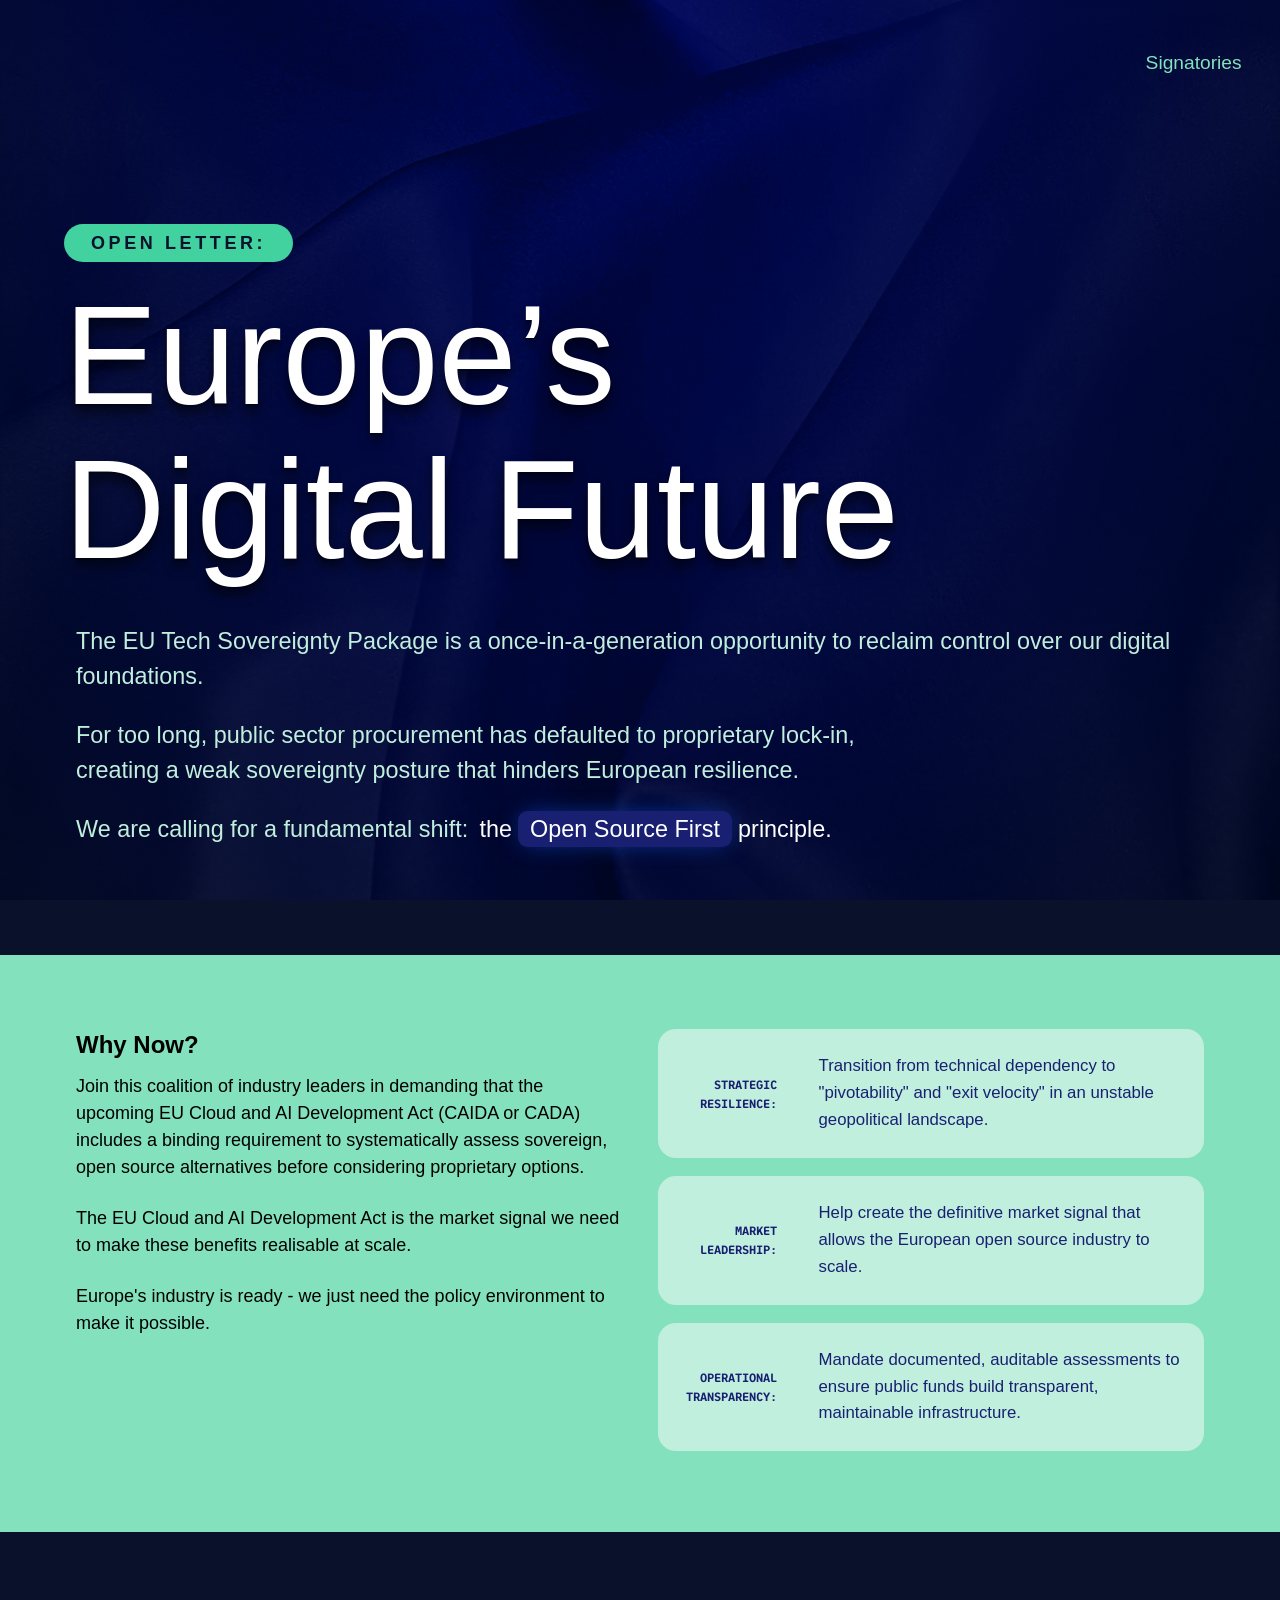
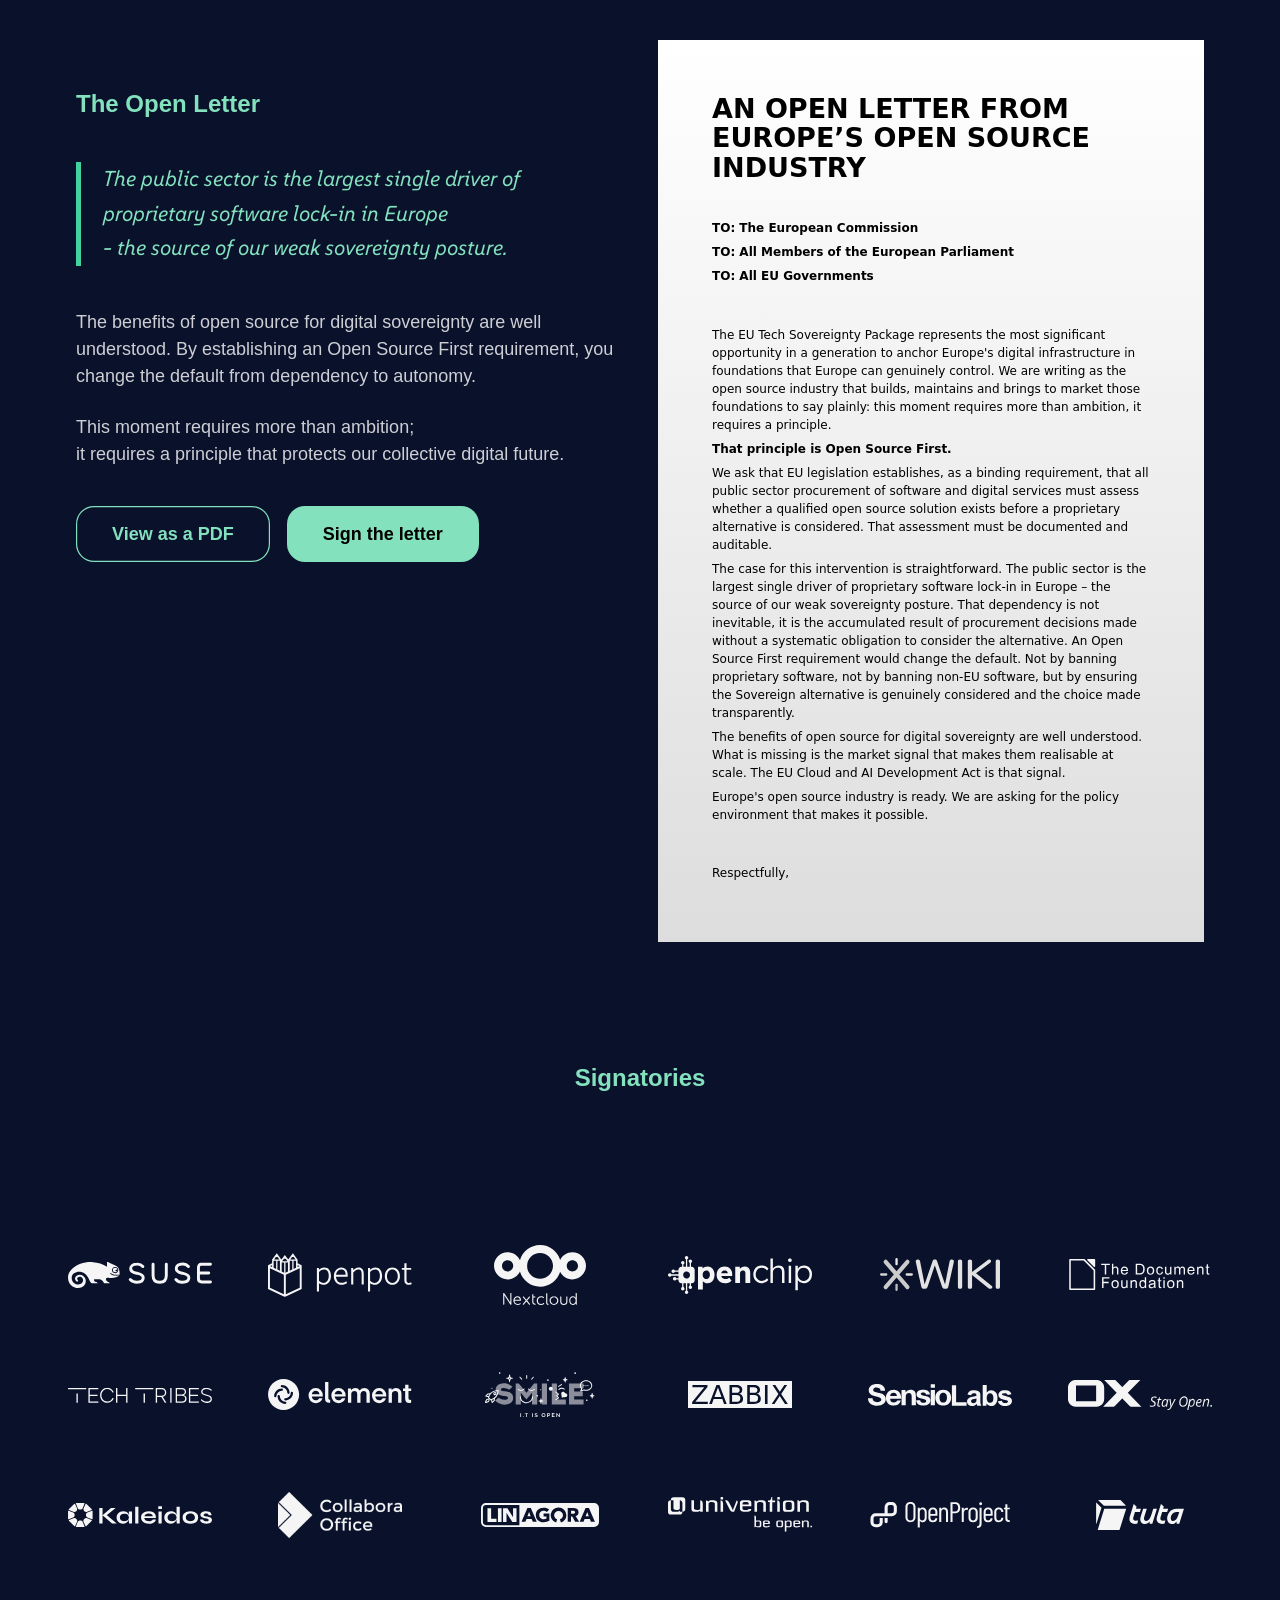
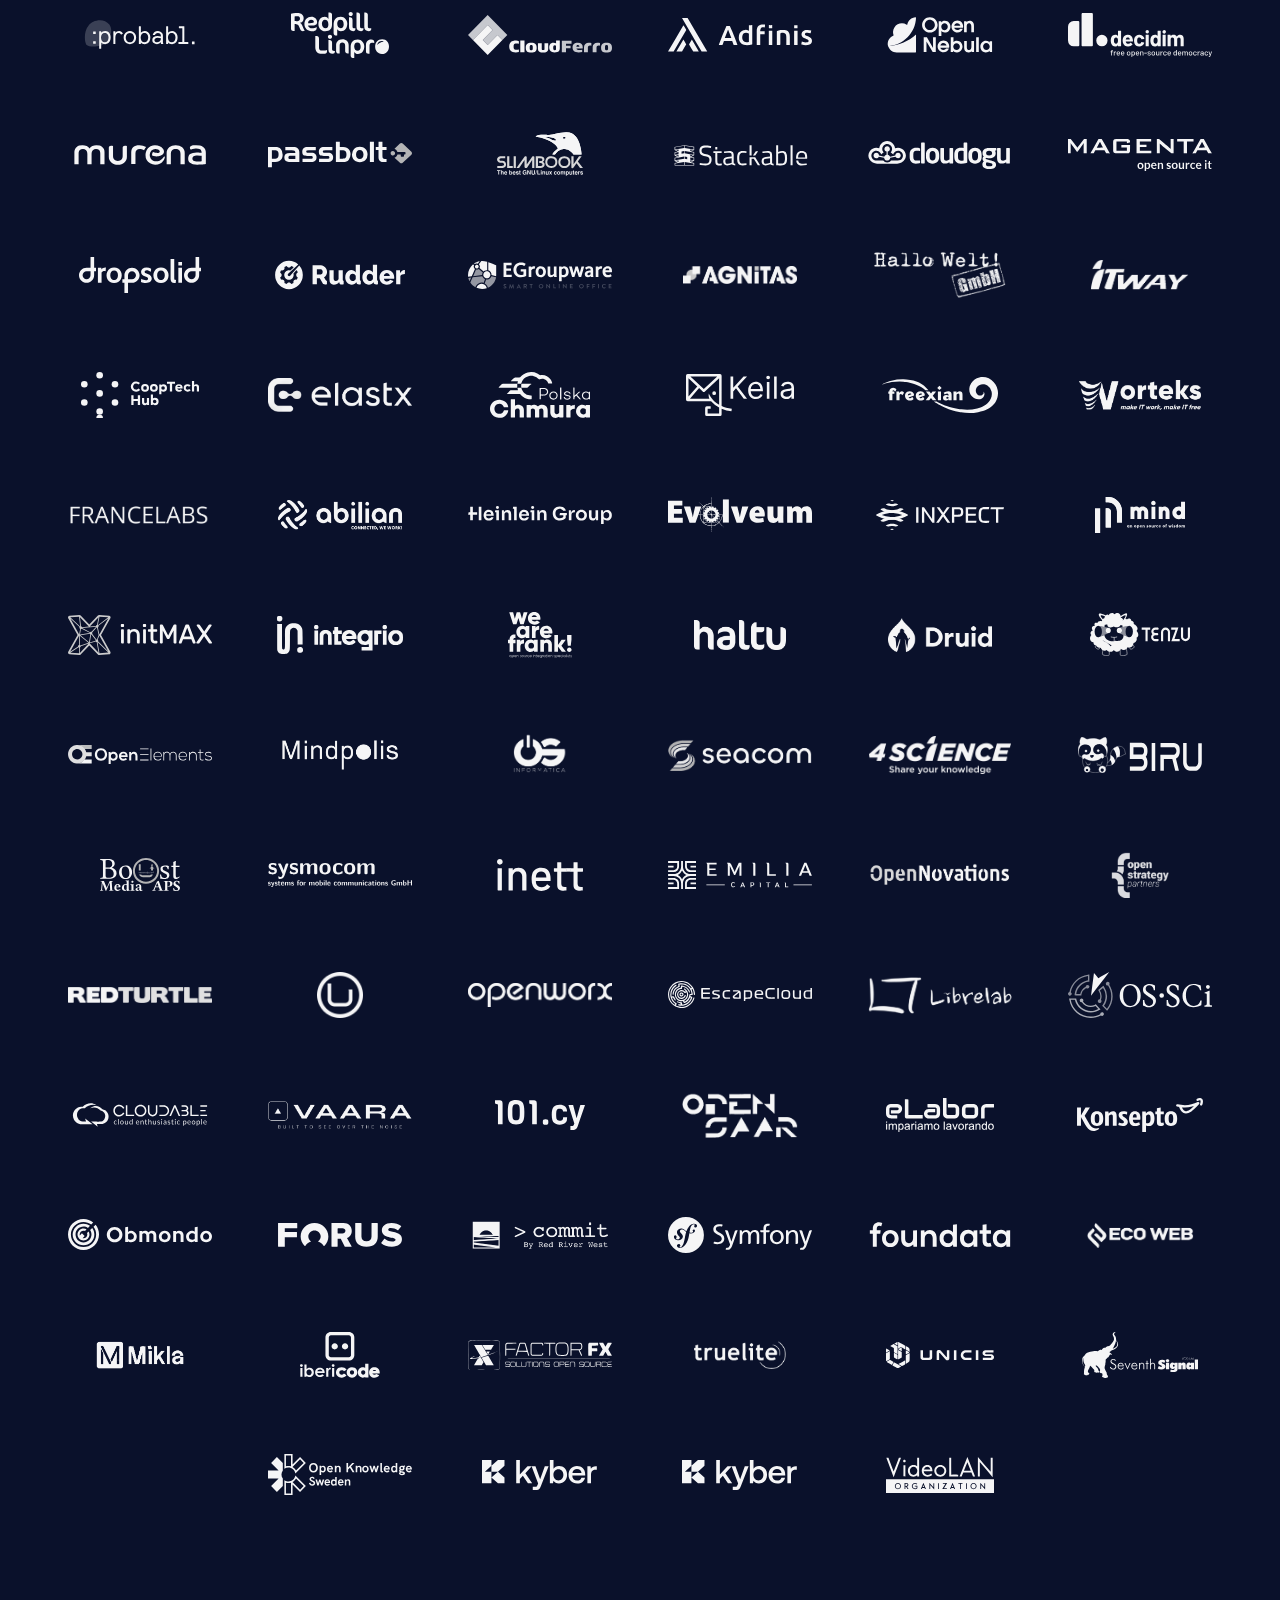
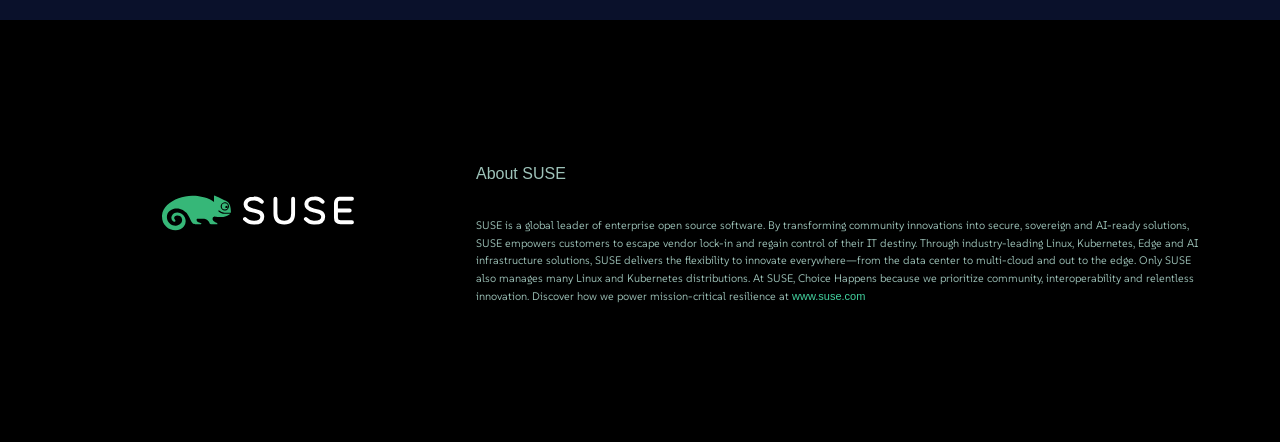
==== commit 3a7827dd: "VLC!" ====
--- a/eu-tech-sovereignty-letter/index.html
+++ b/eu-tech-sovereignty-letter/index.html
@@ -199,98 +199,100 @@
  
 </section>
 <section class=" signatories ">
-  <div class="signatory"> <a href="https://www.suse.com/" target="_blank"><img src="img/signatories/signed-suse.svg" /><b>SUSE</b></a></div>
-  <div class="signatory"> <a href="https://www.penpot.app" target="_blank"><img src="img/signatories/signed-penpot.svg" /><b>Penpot</b></a></div>
-  <div class="signatory"> <a href="https://www.nextcloud.com/" target="_blank"><img style="max-height:5em" src="img/signatories/signed-nextcloud.svg" /><b>Nextcloud</b></a></div>
-  <div class="signatory"> <a href="https://www.openchip.com/" target="_blank"><img src="img/signatories/signed-openchip.svg" /><b>Openchip</b></a></div>
-  <div class="signatory"> <a href="https://www.xwiki.org/" target="_blank"><img style="max-height:2.75em"  src="img/signatories/signed-xwiki.svg" /><b>XWiki</b></a></div>
-  <div class="signatory"> <a href="https://www.documentfoundation.org/" target="_blank"> <img     src="img/signatories/signed-documentfoundation.svg" /> <b>Document Foundation</b></a> </div>
-  <div class="signatory"> <a href="https://techtribes.eu" target="_blank"> <img  src="img/signatories/signed-techtribes.svg" /> <b>Tech Tribes</b></a> </div>
-  <div class="signatory"> <a href="https://element.io" target="_blank"><img src="img/signatories/signed-element.svg" /><b>Element</b></a></div>
-  <div class="signatory"> <a href="https://smile.eu/" target="_blank"><img src="img/signatories/signed-smike-it.svg" /><b>Smile IT</b></a></div>
-  <div class="signatory"> <a href="https://zabbix.com" target="_blank"> <img style="max-height:2.25em" src="img/signatories/signed-zabbix.svg" /> <b>Zabbix</b></a> </div>
-  <div class="signatory"> <a href="https://www.sensiolabs.com/" target="_blank"> <img    src="img/signatories/signed-sensio.svg" /> <b>SensioLabs</b></a> </div>
-  <div class="signatory"> <a href="https://www.open-xchange.com/" target="_blank"><img src="img/signatories/signed-open-exchange.svg" /><b>Open Exchange</b></a></div>
-  <div class="signatory"> <a href="https://www.kaleidos.net/" target="_blank"> <img     src="img/signatories/signed-kaleidos.svg" /> <b>Kaleidos</b></a> </div>
-  <div class="signatory"> <a href="https://www.collaboraonline.com/collabora-office/" target="_blank"><img src="img/signatories/signed-collabora.png" /><b>Collabora Office</b></a></div>
-  <div class="signatory"> <a href="https://linagora.com" target="_blank"> <img style="max-height:2em" src="img/signatories/signed-linagora.svg" /> <b>Linagora</b></a> </div>
-  <div class="signatory"> <a href="https://www.univention.com/" target="_blank"><img src="img/signatories/signed-univention.svg" /><b>Univention</b></a></div>
-  <div class="signatory"> <a href="https://www.openproject.org" target="_blank"><img src="img/signatories/signed-openproject.svg" /><b>Open Project</b></a></div>
-  <div class="signatory"> <a href="https://tuta.com/" target="_blank"> <img   style="max-height:2.7em"   src="img/signatories/signed-tuta.svg" /> <b>Tuta</b></a> </div>
-  <div class="signatory"> <a href="https://probabl.ai" target="_blank"> <img   src="img/signatories/signed-probabl.svg" /> <b>Probabl</b></a> </div>
-  <div class="signatory"> <a href="https://www.redpill-linpro.com/" target="_blank"><img src="img/signatories/signed-redpill-linpro.svg" /><b>Redpill Linpro</b></a></div>
-  <div class="signatory"> <a href="https://cloudferro.com" target="_blank"> <img src="img/signatories/signed-cloudferro.svg" /> <b>Cloud Ferro</b></a> </div>
-  <div class="signatory"> <a href="https://www.adfinis.com/" target="_blank"><img src="img/signatories/signed-adfinis.svg" /><b>Adfinis</b></a></div>
-  <div class="signatory"> <a href="https://opennebula.io/" target="_blank"><img  style="max-height:3.2em" src="img/signatories/signed-opennebula.svg" /><b>OpenNebula</b></a></div>
-  <div class="signatory"> <a href="https://decidim.org/" target="_blank"> <img  src="img/signatories/signed-decidim.svg" /> <b>Decidim</b></a> </div>
-  <div class="signatory"> <a href="https://murena.com/" target="_blank"> <img style="max-height:2.5em" src="img/signatories/signed-murena.svg" /> <b>Murena</b></a> </div>
-  <div class="signatory"> <a href="https://www.passbolt.com/" target="_blank"> <img style="max-height:2.25em" src="img/signatories/signed-passbolt.svg" /> <b>Passbolt</b></a> </div>
-  <div class="signatory"> <a href="https://slimbook.com/" target="_blank"> <img    src="img/signatories/signed-slimbook.svg" /> <b>Slimbook</b></a> </div>
-  <div class="signatory"> <a href="https://stackable.tech/" target="_blank"> <img src="img/signatories/signed-stackable.svg" /> <b>Stackable</b></a> </div>
-  <div class="signatory"> <a href="https://cloudogu.com" target="_blank"> <img      src="img/signatories/signed-cloudogu.svg" /> <b>Cloudogu</b></a> </div>
-  <div class="signatory"> <a href="https://www.magenta.dk/" target="_blank"><img src="img/signatories/signed-magenta.svg" /><b>Magenta IT</b></a></div>
-  <div class="signatory"> <a href="https://dropsolid.com" target="_blank"><img style="max-height:3em"  src="img/signatories/signed-dropsolid.svg" /><b>Drop Solid</b></a></div>
-  <div class="signatory"> <a href="https://rudder.io" target="_blank"> <img style="max-height:3.2em" src="img/signatories/signed-rudder.svg" /> <b>Rudder</b></a> </div>
-  <div class="signatory"> <a href="https://www.egroupware.org/" target="_blank"> <img style="max-height:2.5em" src="img/signatories/signed-egroupware.svg" /> <b>EGroupware</b></a> </div>
-  <div class="signatory"> <a href="https://www.agnitas.de/" target="_blank"> <img style="max-height:1.5em"  src="img/signatories/signed-agnitas.png" /> <b>Agnitas</b></a> </div>
-  <div class="signatory"> <a href="https://hallowelt.com/" target="_blank"> <img     src="img/signatories/signed-hallowelt.png" /> <b>HALLOWELT</b></a> </div>
-  <div class="signatory"> <a href="https://itway.com" target="_blank"> <img style="max-height:2.5em" src="img/signatories/signed-itway.png" /> <b>IT Way</b></a> </div>
-  <div class="signatory"> <a href="https://www.hub.coop/" target="_blank"> <img src="img/signatories/signed-cooptech.svg" /> <b>CoopTech Hub</b></a> </div>
-  <div class="signatory"> <a href="https://elastx.se/" target="_blank"> <img     src="img/signatories/signed-elastx.png" /> <b>Elastx</b></a> </div>
-  <div class="signatory"> <a href="https://polska-chmura.pl/" target="_blank"> <img     src="img/signatories/signed-polska-chmura.svg" /> <b>Polska Chmura</b></a> </div>
-  <div class="signatory"> <a href="https://www.keila.io/" target="_blank"> <img   style="max-height:3.5em"  src="img/signatories/signed-keila.svg" /> <b>Keila</b></a> </div>
-  <div class="signatory"> <a href="https://www.freexian.com/" target="_blank"> <img style="max-height:3em" src="img/signatories/signed-freexian.svg" /> <b>Freexian</b></a> </div>
-  <div class="signatory"> <a href="https://www.worteks.com/" target="_blank"> <img style="max-height:2.5em" src="img/signatories/signed-worteks.png" /> <b>Worteks</b></a> </div>
-  <div class="signatory"> <a href="https://www.francelabs.com/" target="_blank"> <img src="img/signatories/signed-francelabs.png" /> <b>Francelabs</b></a> </div>
-  <div class="signatory"> <a href="https://www.abilian.com/" target="_blank"> <img style="max-height:2.5em"    src="img/signatories/signed-abilian.png" /> <b>Abilian</b></a> </div>
-  <div class="signatory"> <a href="https://www.heinlein.group" target="_blank"> <img style="max-height:2.5em" src="img/signatories/signed-heinlein.svg" /> <b>Heinlein Group</b></a> </div>
-  <div class="signatory"> <a href="https://evolveum.com/" target="_blank"> <img    style="max-height:3em"  src="img/signatories/signed-evolveum.svg" /> <b>Evolveum</b></a> </div>
-  <div class="signatory"> <a href="https://www.inxpect.com/" target="_blank"> <img style="max-height:2.5em" src="img/signatories/signed-inxpect.svg" /> <b>Inxpect</b></a> </div>
-  <div class="signatory"> <a href="https://www.mind.be/" target="_blank"> <img  style="max-height:3em"  src="img/signatories/signed-mind.svg" /> <b>Mind OSS</b></a> </div>
-  <div class="signatory"> <a href="https://www.initmax.com/" target="_blank"> <img    src="img/signatories/signed-initmax.svg" /> <b>initMAX</b></a> </div>
-  <div class="signatory"> <a href="https://integrio.se" target="_blank"> <img style="max-height:3.2em" src="img/signatories/signed-integrio.svg" /> <b>Integrio</b></a> </div>
-  <div class="signatory"> <a href="https://wearefrank.nl/" target="_blank"> <img  src="img/signatories/signed-wearefrank.svg" /> <b>we are frank!</b></a> </div>
-  <div class="signatory"> <a href="https://www.haltu.com/" target="_blank"> <img  style="max-height:2.5em"  src="img/signatories/signed-haltu.webp" /> <b>Haltu</b></a> </div>
-  <div class="signatory"> <a href="https://druid.fi/" target="_blank"> <img   style="max-height:2.9em"   src="img/signatories/signed-druid.png" /> <b>Druid</b></a> </div>
-  <div class="signatory"> <a href="https://www.tenzu.net" target="_blank"> <img    src="img/signatories/signed-tenzu.svg" /> <b>Tenzu</b></a> </div>
-  <div class="signatory"> <a href="https://open-elements.com/" target="_blank"> <img    src="img/signatories/signed-open-elements.svg" /> <b>Open Elements</b></a> </div>
-  <div class="signatory"> <a href="https://www.mindpolisgroup.com/" target="_blank"> <img style="max-height:2.5em" src="img/signatories/signed-mindpolis.png" /> <b>Mindpolis</b></a> </div>
-  <div class="signatory"> <a href="https://osinformatica.it/" target="_blank"> <img src="img/signatories/signed-osinformatica.png" /> <b>OS Informatica</b></a> </div>
-  <div class="signatory"> <a href="https://seacom.it/" target="_blank"><img src="img/signatories/signed-seacom.png" /><b>Seacom</b></a></div>
-  <div class="signatory"> <a href="https://4science.com" target="_blank"> <img style="max-height:3.2em" src="img/signatories/signed-4science.png" /> <b>4 Science</b></a> </div>
-  <div class="signatory"> <a href="https://biru.sh/" target="_blank"> <img    style="max-height:3em" src="img/signatories/signed-biru.svg" /> <b>Biru</b></a> </div>
-  <div class="signatory"> <a href="https://boostmedia.it/" target="_blank"> <img style="max-height:2.75em"  src="img/signatories/signed-boost-media.svg" /> <b>Boost Media</b></a> </div>
-  <div class="signatory"> <a href="https://www.sysmocom.de/" target="_blank"> <img     src="img/signatories/signed-sysmocom.svg" /> <b>Sysmocom</b></a> </div>
-  <div class="signatory"> <a href="https://www.inett.de/" target="_blank"> <img    style="max-height:2.65em"    src="img/signatories/signed-inett.svg" /> <b>Inett</b></a> </div>
-  <div class="signatory"> <a href="https://emilia.capital/" target="_blank"> <img    src="img/signatories/signed-emilia.svg" /> <b>Emilia Capital</b></a> </div>
-  <div class="signatory"> <a href="https://opennovations.eu/" target="_blank"> <img    src="img/signatories/signed-opennovations.png" /> <b>OpenNovations</b></a> </div>
-  <div class="signatory"> <a href="https://openstrategypartners.com/" target="_blank"> <img     src="img/signatories/signed-openstrategypartners.png" /> <b>OpenStrategy Partners</b></a> </div>
-  <div class="signatory"> <a href="https://redturtle.it/" target="_blank"> <img     src="img/signatories/signed-redturtle.png" /> <b>RedTurtle</b></a> </div>
-  <div class="signatory"> <a href="https://www.ufficiozero.org/" target="_blank"> <img     src="img/signatories/signed-ufficiozero.png" /> <b>Ufficio Zero</b></a> </div>
-  <div class="signatory"> <a href="https://www.openworx.nl/" target="_blank"> <img     src="img/signatories/signed-openworx.png" /> <b>Openworx</b></a> </div>
-  <div class="signatory"> <a href="https://escapecloud.io/" target="_blank"> <img     src="img/signatories/signed-escapecloud.svg" /> <b>EscapeCloud</b></a> </div>
-  <div class="signatory"> <a href="https://librelab.eu/" target="_blank"> <img  src="img/signatories/signed-librelab.png" /> <b>LibreLab</b></a> </div>
-  <div class="signatory"> <a href="https://os-sci.com/" target="_blank"> <img  src="img/signatories/signed-os-sci.svg" /> <b>OS Sci</b></a> </div>
-  <div class="signatory"> <a href="https://cloudable.it/" target="_blank"> <img src="img/signatories/signed-cloudable.svg" /> <b>Cloudable</b></a> </div>
-  <div class="signatory"> <a href="https://www.vaara.io/" target="_blank"> <img   src="img/signatories/signed-vaara.png" /> <b>Vaara</b></a> </div>
-  <div class="signatory"> <a href="https://101.cy/" target="_blank"> <img   style="max-height:2.5em"    src="img/signatories/signed-101cy.svg" /> <b>101.cy</b></a> </div>
-  <div class="signatory"> <a href="https://opensaar.de/" target="_blank"> <img     src="img/signatories/signed-opensaar.png" /> <b>OpenSaar e. V.</b></a> </div>
-  <div class="signatory"> <a href="https://elabor.biz/" target="_blank"> <img    style="max-height:2.9em"  src="img/signatories/signed-elabor-min.svg" /> <b>eLabor</b></a> </div>
-  <div class="signatory"> <a href="https://konsepto.fi/" target="_blank"> <img    style="max-height:2.9em"  src="img/signatories/signed-konsepto.svg" /> <b>Konsepto</b></a> </div>
-  <div class="signatory"> <a href="https://obmondo.com/" target="_blank"> <img    src="img/signatories/signed-obmondo.svg" /> <b>Obmondo</b></a> </div>
-  <div class="signatory"> <a href="https://forus.io/" target="_blank"> <img     style="max-height:2em" src="img/signatories/signed-forus.svg" /> <b>Forus</b></a> </div>
-  <div class="signatory"> <a href="https://commit.fund/" target="_blank"> <img     style="max-height:2.5em"    src="img/signatories/signed-commit.png" /> <b>Commit.Fund</b></a> </div>
-  <div class="signatory"> <a href="https://symfony.com/" target="_blank"> <img    src="img/signatories/signed-symfony.svg" /> <b>Symfony</b></a> </div>
-  <div class="signatory"> <a href="https://foundata.com/" target="_blank"> <img    style="max-height:3.5em"  src="img/signatories/signed-foundata.svg" /> <b>Foundata</b></a> </div>
-  <div class="signatory"> <a href=" https://www.ecowebsrl.it/" target="_blank"> <img    style="max-height:2.2em"  src="img/signatories/signed-ecoweb.png" /> <b>ECO Web</b></a> </div>
-  <div class="signatory"> <a href="https://mikla.io/" target="_blank"> <img  style="max-height:2.5em"    src="img/signatories/signed-mikla.png" /> <b>Mikla Solutions ApS</b></a> </div>
-  <div class="signatory"> <a href="https://www.ibericode.com/" target="_blank"> <img      src="img/signatories/signed-ibericode.svg" /> <b>Ibericode</b></a> </div>
-  <div class="signatory"> <a href="https://www.factorfx.com/" target="_blank"> <img      src="img/signatories/signed-factorfx.svg" /> <b>FactorFX</b></a> </div>
-  <div class="signatory"> <a href="https://www.truelite.it/" target="_blank"> <img    style="max-height:2.3em"    src="img/signatories/signed-truelite.png" /> <b>TrueLite</b></a> </div>
-  <div class="signatory"> <a href="https://www.unicis.tech/" target="_blank"> <img       src="img/signatories/signed-unicis.svg" /> <b>Unicis</b></a> </div>
-  <div class="signatory"> <a href="https://www.seventhsignal.eu/" target="_blank"> <img       src="img/signatories/signed-seventh-signal.svg" /> <b>Seventh Signal</b></a> </div>
-  <div class="signatory"> <a href="https://okfn.se/" target="_blank"> <img       src="img/signatories/signed-okse.svg" /> <b>Open Knowledge Sweden</b></a> </div>
-  <div class="signatory"> <a href="https://kyber.tech/" target="_blank"> <img     style="max-height:2.5em"     src="img/signatories/signed-kyber.svg?logo=1" /> <b>Kyber</b></a> </div>
+  <div class="signatory"> <a href="https://www.suse.com/" target="_blank"><img src="img/signatories/signed-suse.svg" alt="SUSE" /><b>SUSE</b></a></div>
+  <div class="signatory"> <a href="https://www.penpot.app" target="_blank"><img src="img/signatories/signed-penpot.svg" alt="Penpot" /><b>Penpot</b></a></div>
+  <div class="signatory"> <a href="https://www.nextcloud.com/" target="_blank"><img style="max-height:5em" src="img/signatories/signed-nextcloud.svg" alt="Nextcloud" /><b>Nextcloud</b></a></div>
+  <div class="signatory"> <a href="https://www.openchip.com/" target="_blank"><img src="img/signatories/signed-openchip.svg" alt="Openchip" /><b>Openchip</b></a></div>
+  <div class="signatory"> <a href="https://www.xwiki.org/" target="_blank"><img style="max-height:2.75em"  src="img/signatories/signed-xwiki.svg" alt="XWiki" /><b>XWiki</b></a></div>
+  <div class="signatory"> <a href="https://www.documentfoundation.org/" target="_blank"> <img     src="img/signatories/signed-documentfoundation.svg" alt="Document Foundation" /> <b>Document Foundation</b></a> </div>
+  <div class="signatory"> <a href="https://techtribes.eu" target="_blank"> <img  src="img/signatories/signed-techtribes.svg" alt="Tech Tribes" /> <b>Tech Tribes</b></a> </div>
+  <div class="signatory"> <a href="https://element.io" target="_blank"><img src="img/signatories/signed-element.svg" alt="Element" /><b>Element</b></a></div>
+  <div class="signatory"> <a href="https://smile.eu/" target="_blank"><img src="img/signatories/signed-smike-it.svg" alt="Smile IT" /><b>Smile IT</b></a></div>
+  <div class="signatory"> <a href="https://zabbix.com" target="_blank"> <img style="max-height:2.25em" src="img/signatories/signed-zabbix.svg" alt="Zabbix" /> <b>Zabbix</b></a> </div>
+  <div class="signatory"> <a href="https://www.sensiolabs.com/" target="_blank"> <img    src="img/signatories/signed-sensio.svg" alt="SensioLabs" /> <b>SensioLabs</b></a> </div>
+  <div class="signatory"> <a href="https://www.open-xchange.com/" target="_blank"><img src="img/signatories/signed-open-exchange.svg" alt="Open Exchange" /><b>Open Exchange</b></a></div>
+  <div class="signatory"> <a href="https://www.kaleidos.net/" target="_blank"> <img     src="img/signatories/signed-kaleidos.svg" alt="Kaleidos" /> <b>Kaleidos</b></a> </div>
+  <div class="signatory"> <a href="https://www.collaboraonline.com/collabora-office/" target="_blank"><img src="img/signatories/signed-collabora.png" alt="Collabora Office" /><b>Collabora Office</b></a></div>
+  <div class="signatory"> <a href="https://linagora.com" target="_blank"> <img style="max-height:2em" src="img/signatories/signed-linagora.svg" alt="Linagora" /> <b>Linagora</b></a> </div>
+  <div class="signatory"> <a href="https://www.univention.com/" target="_blank"><img src="img/signatories/signed-univention.svg" alt="Univention" /><b>Univention</b></a></div>
+  <div class="signatory"> <a href="https://www.openproject.org" target="_blank"><img src="img/signatories/signed-openproject.svg" alt="Open Project" /><b>Open Project</b></a></div>
+  <div class="signatory"> <a href="https://tuta.com/" target="_blank"> <img   style="max-height:2.7em"   src="img/signatories/signed-tuta.svg" alt="Tuta" /> <b>Tuta</b></a> </div>
+  <div class="signatory"> <a href="https://probabl.ai" target="_blank"> <img   src="img/signatories/signed-probabl.svg" alt="Probabl" /> <b>Probabl</b></a> </div>
+  <div class="signatory"> <a href="https://www.redpill-linpro.com/" target="_blank"><img src="img/signatories/signed-redpill-linpro.svg" alt="Redpill Linpro" /><b>Redpill Linpro</b></a></div>
+  <div class="signatory"> <a href="https://cloudferro.com" target="_blank"> <img src="img/signatories/signed-cloudferro.svg" alt="Cloud Ferro" /> <b>Cloud Ferro</b></a> </div>
+  <div class="signatory"> <a href="https://www.adfinis.com/" target="_blank"><img src="img/signatories/signed-adfinis.svg" alt="Adfinis" /><b>Adfinis</b></a></div>
+  <div class="signatory"> <a href="https://opennebula.io/" target="_blank"><img  style="max-height:3.2em" src="img/signatories/signed-opennebula.svg" alt="OpenNebula" /><b>OpenNebula</b></a></div>
+  <div class="signatory"> <a href="https://decidim.org/" target="_blank"> <img  src="img/signatories/signed-decidim.svg" alt="Decidim" /> <b>Decidim</b></a> </div>
+  <div class="signatory"> <a href="https://murena.com/" target="_blank"> <img style="max-height:2.5em" src="img/signatories/signed-murena.svg" alt="Murena" /> <b>Murena</b></a> </div>
+  <div class="signatory"> <a href="https://www.passbolt.com/" target="_blank"> <img style="max-height:2.25em" src="img/signatories/signed-passbolt.svg" alt="Passbolt" /> <b>Passbolt</b></a> </div>
+  <div class="signatory"> <a href="https://slimbook.com/" target="_blank"> <img    src="img/signatories/signed-slimbook.svg" alt="Slimbook" /> <b>Slimbook</b></a> </div>
+  <div class="signatory"> <a href="https://stackable.tech/" target="_blank"> <img src="img/signatories/signed-stackable.svg" alt="Stackable" /> <b>Stackable</b></a> </div>
+  <div class="signatory"> <a href="https://cloudogu.com" target="_blank"> <img      src="img/signatories/signed-cloudogu.svg" alt="Cloudogu" /> <b>Cloudogu</b></a> </div>
+  <div class="signatory"> <a href="https://www.magenta.dk/" target="_blank"><img src="img/signatories/signed-magenta.svg" alt="Magenta IT" /><b>Magenta IT</b></a></div>
+  <div class="signatory"> <a href="https://dropsolid.com" target="_blank"><img style="max-height:3em"  src="img/signatories/signed-dropsolid.svg" alt="Drop Solid" /><b>Drop Solid</b></a></div>
+  <div class="signatory"> <a href="https://rudder.io" target="_blank"> <img style="max-height:3.2em" src="img/signatories/signed-rudder.svg" alt="Rudder" /> <b>Rudder</b></a> </div>
+  <div class="signatory"> <a href="https://www.egroupware.org/" target="_blank"> <img style="max-height:2.5em" src="img/signatories/signed-egroupware.svg" alt="EGroupware" /> <b>EGroupware</b></a> </div>
+  <div class="signatory"> <a href="https://www.agnitas.de/" target="_blank"> <img style="max-height:1.5em"  src="img/signatories/signed-agnitas.png" alt="Agnitas" /> <b>Agnitas</b></a> </div>
+  <div class="signatory"> <a href="https://hallowelt.com/" target="_blank"> <img     src="img/signatories/signed-hallowelt.png" alt="HALLOWELT" /> <b>HALLOWELT</b></a> </div>
+  <div class="signatory"> <a href="https://itway.com" target="_blank"> <img style="max-height:2.5em" src="img/signatories/signed-itway.png" alt="IT Way" /> <b>IT Way</b></a> </div>
+  <div class="signatory"> <a href="https://www.hub.coop/" target="_blank"> <img src="img/signatories/signed-cooptech.svg" alt="CoopTech Hub" /> <b>CoopTech Hub</b></a> </div>
+  <div class="signatory"> <a href="https://elastx.se/" target="_blank"> <img     src="img/signatories/signed-elastx.png" alt="Elastx" /> <b>Elastx</b></a> </div>
+  <div class="signatory"> <a href="https://polska-chmura.pl/" target="_blank"> <img     src="img/signatories/signed-polska-chmura.svg" alt="Polska Chmura" /> <b>Polska Chmura</b></a> </div>
+  <div class="signatory"> <a href="https://www.keila.io/" target="_blank"> <img   style="max-height:3.5em"  src="img/signatories/signed-keila.svg" alt="Keila" /> <b>Keila</b></a> </div>
+  <div class="signatory"> <a href="https://www.freexian.com/" target="_blank"> <img style="max-height:3em" src="img/signatories/signed-freexian.svg" alt="Freexian" /> <b>Freexian</b></a> </div>
+  <div class="signatory"> <a href="https://www.worteks.com/" target="_blank"> <img style="max-height:2.5em" src="img/signatories/signed-worteks.png" alt="Worteks" /> <b>Worteks</b></a> </div>
+  <div class="signatory"> <a href="https://www.francelabs.com/" target="_blank"> <img src="img/signatories/signed-francelabs.png" alt="Francelabs" /> <b>Francelabs</b></a> </div>
+  <div class="signatory"> <a href="https://www.abilian.com/" target="_blank"> <img style="max-height:2.5em"    src="img/signatories/signed-abilian.png" alt="Abilian" /> <b>Abilian</b></a> </div>
+  <div class="signatory"> <a href="https://www.heinlein.group" target="_blank"> <img style="max-height:2.5em" src="img/signatories/signed-heinlein.svg" alt="Heinlein Group" /> <b>Heinlein Group</b></a> </div>
+  <div class="signatory"> <a href="https://evolveum.com/" target="_blank"> <img    style="max-height:3em"  src="img/signatories/signed-evolveum.svg" alt="Evolveum" /> <b>Evolveum</b></a> </div>
+  <div class="signatory"> <a href="https://www.inxpect.com/" target="_blank"> <img style="max-height:2.5em" src="img/signatories/signed-inxpect.svg" alt="Inxpect" /> <b>Inxpect</b></a> </div>
+  <div class="signatory"> <a href="https://www.mind.be/" target="_blank"> <img  style="max-height:3em"  src="img/signatories/signed-mind.svg" alt="Mind OSS" /> <b>Mind OSS</b></a> </div>
+  <div class="signatory"> <a href="https://www.initmax.com/" target="_blank"> <img    src="img/signatories/signed-initmax.svg" alt="initMAX" /> <b>initMAX</b></a> </div>
+  <div class="signatory"> <a href="https://integrio.se" target="_blank"> <img style="max-height:3.2em" src="img/signatories/signed-integrio.svg" alt="Integrio" /> <b>Integrio</b></a> </div>
+  <div class="signatory"> <a href="https://wearefrank.nl/" target="_blank"> <img  src="img/signatories/signed-wearefrank.svg" alt="we are frank!" /> <b>we are frank!</b></a> </div>
+  <div class="signatory"> <a href="https://www.haltu.com/" target="_blank"> <img  style="max-height:2.5em"  src="img/signatories/signed-haltu.webp" alt="Haltu" /> <b>Haltu</b></a> </div>
+  <div class="signatory"> <a href="https://druid.fi/" target="_blank"> <img   style="max-height:2.9em"   src="img/signatories/signed-druid.png" alt="Druid" /> <b>Druid</b></a> </div>
+  <div class="signatory"> <a href="https://www.tenzu.net" target="_blank"> <img    src="img/signatories/signed-tenzu.svg" alt="Tenzu" /> <b>Tenzu</b></a> </div>
+  <div class="signatory"> <a href="https://open-elements.com/" target="_blank"> <img    src="img/signatories/signed-open-elements.svg" alt="Open Elements" /> <b>Open Elements</b></a> </div>
+  <div class="signatory"> <a href="https://www.mindpolisgroup.com/" target="_blank"> <img style="max-height:2.5em" src="img/signatories/signed-mindpolis.png" alt="Mindpolis" /> <b>Mindpolis</b></a> </div>
+  <div class="signatory"> <a href="https://osinformatica.it/" target="_blank"> <img src="img/signatories/signed-osinformatica.png" alt="OS Informatica" /> <b>OS Informatica</b></a> </div>
+  <div class="signatory"> <a href="https://seacom.it/" target="_blank"><img src="img/signatories/signed-seacom.png" alt="Seacom" /><b>Seacom</b></a></div>
+  <div class="signatory"> <a href="https://4science.com" target="_blank"> <img style="max-height:3.2em" src="img/signatories/signed-4science.png" alt="4 Science" /> <b>4 Science</b></a> </div>
+  <div class="signatory"> <a href="https://biru.sh/" target="_blank"> <img    style="max-height:3em" src="img/signatories/signed-biru.svg" alt="Biru" /> <b>Biru</b></a> </div>
+  <div class="signatory"> <a href="https://boostmedia.it/" target="_blank"> <img style="max-height:2.75em"  src="img/signatories/signed-boost-media.svg" alt="Boost Media" /> <b>Boost Media</b></a> </div>
+  <div class="signatory"> <a href="https://www.sysmocom.de/" target="_blank"> <img     src="img/signatories/signed-sysmocom.svg" alt="Sysmocom" /> <b>Sysmocom</b></a> </div>
+  <div class="signatory"> <a href="https://www.inett.de/" target="_blank"> <img    style="max-height:2.65em"    src="img/signatories/signed-inett.svg" alt="Inett" /> <b>Inett</b></a> </div>
+  <div class="signatory"> <a href="https://emilia.capital/" target="_blank"> <img    src="img/signatories/signed-emilia.svg" alt="Emilia Capital" /> <b>Emilia Capital</b></a> </div>
+  <div class="signatory"> <a href="https://opennovations.eu/" target="_blank"> <img    src="img/signatories/signed-opennovations.png" alt="OpenNovations" /> <b>OpenNovations</b></a> </div>
+  <div class="signatory"> <a href="https://openstrategypartners.com/" target="_blank"> <img     src="img/signatories/signed-openstrategypartners.png" alt="OpenStrategy Partners" /> <b>OpenStrategy Partners</b></a> </div>
+  <div class="signatory"> <a href="https://redturtle.it/" target="_blank"> <img     src="img/signatories/signed-redturtle.png" alt="RedTurtle" /> <b>RedTurtle</b></a> </div>
+  <div class="signatory"> <a href="https://www.ufficiozero.org/" target="_blank"> <img     src="img/signatories/signed-ufficiozero.png" alt="Ufficio Zero" /> <b>Ufficio Zero</b></a> </div>
+  <div class="signatory"> <a href="https://www.openworx.nl/" target="_blank"> <img     src="img/signatories/signed-openworx.png" alt="Openworx" /> <b>Openworx</b></a> </div>
+  <div class="signatory"> <a href="https://escapecloud.io/" target="_blank"> <img     src="img/signatories/signed-escapecloud.svg" alt="EscapeCloud" /> <b>EscapeCloud</b></a> </div>
+  <div class="signatory"> <a href="https://librelab.eu/" target="_blank"> <img  src="img/signatories/signed-librelab.png" alt="LibreLab" /> <b>LibreLab</b></a> </div>
+  <div class="signatory"> <a href="https://os-sci.com/" target="_blank"> <img  src="img/signatories/signed-os-sci.svg" alt="OS Sci" /> <b>OS Sci</b></a> </div>
+  <div class="signatory"> <a href="https://cloudable.it/" target="_blank"> <img src="img/signatories/signed-cloudable.svg" alt="Cloudable" /> <b>Cloudable</b></a> </div>
+  <div class="signatory"> <a href="https://www.vaara.io/" target="_blank"> <img   src="img/signatories/signed-vaara.png" alt="Vaara" /> <b>Vaara</b></a> </div>
+  <div class="signatory"> <a href="https://101.cy/" target="_blank"> <img   style="max-height:2.5em"    src="img/signatories/signed-101cy.svg" alt="101.cy" /> <b>101.cy</b></a> </div>
+  <div class="signatory"> <a href="https://opensaar.de/" target="_blank"> <img     src="img/signatories/signed-opensaar.png" alt="OpenSaar e. V." /> <b>OpenSaar e. V.</b></a> </div>
+  <div class="signatory"> <a href="https://elabor.biz/" target="_blank"> <img    style="max-height:2.9em"  src="img/signatories/signed-elabor-min.svg" alt="eLabor" /> <b>eLabor</b></a> </div>
+  <div class="signatory"> <a href="https://konsepto.fi/" target="_blank"> <img    style="max-height:2.9em"  src="img/signatories/signed-konsepto.svg" alt="Konsepto" /> <b>Konsepto</b></a> </div>
+  <div class="signatory"> <a href="https://obmondo.com/" target="_blank"> <img    src="img/signatories/signed-obmondo.svg" alt="Obmondo" /> <b>Obmondo</b></a> </div>
+  <div class="signatory"> <a href="https://forus.io/" target="_blank"> <img     style="max-height:2em" src="img/signatories/signed-forus.svg" alt="Forus" /> <b>Forus</b></a> </div>
+  <div class="signatory"> <a href="https://commit.fund/" target="_blank"> <img     style="max-height:2.5em"    src="img/signatories/signed-commit.png" alt="Commit.Fund" /> <b>Commit.Fund</b></a> </div>
+  <div class="signatory"> <a href="https://symfony.com/" target="_blank"> <img    src="img/signatories/signed-symfony.svg" alt="Symfony" /> <b>Symfony</b></a> </div>
+  <div class="signatory"> <a href="https://foundata.com/" target="_blank"> <img    style="max-height:3.5em"  src="img/signatories/signed-foundata.svg" alt="Foundata" /> <b>Foundata</b></a> </div>
+  <div class="signatory"> <a href=" https://www.ecowebsrl.it/" target="_blank"> <img    style="max-height:2.2em"  src="img/signatories/signed-ecoweb.png" alt="ECO Web" /> <b>ECO Web</b></a> </div>
+  <div class="signatory"> <a href="https://mikla.io/" target="_blank"> <img  style="max-height:2.5em"    src="img/signatories/signed-mikla.png" alt="Mikla Solutions ApS" /> <b>Mikla Solutions ApS</b></a> </div>
+  <div class="signatory"> <a href="https://www.ibericode.com/" target="_blank"> <img      src="img/signatories/signed-ibericode.svg" alt="Ibericode" /> <b>Ibericode</b></a> </div>
+  <div class="signatory"> <a href="https://www.factorfx.com/" target="_blank"> <img      src="img/signatories/signed-factorfx.svg" alt="FactorFX" /> <b>FactorFX</b></a> </div>
+  <div class="signatory"> <a href="https://www.truelite.it/" target="_blank"> <img    style="max-height:2.3em"    src="img/signatories/signed-truelite.png" alt="TrueLite" /> <b>TrueLite</b></a> </div>
+  <div class="signatory"> <a href="https://www.unicis.tech/" target="_blank"> <img       src="img/signatories/signed-unicis.svg" alt="Unicis" /> <b>Unicis</b></a> </div>
+  <div class="signatory"> <a href="https://www.seventhsignal.eu/" target="_blank"> <img       src="img/signatories/signed-seventh-signal.svg" alt="Seventh Signal" /> <b>Seventh Signal</b></a> </div>
+  <div class="signatory"> <a href="https://okfn.se/" target="_blank"> <img       src="img/signatories/signed-okse.svg" alt="Open Knowledge Sweden" /> <b>Open Knowledge Sweden</b></a> </div>
+  <div class="signatory"> <a href="https://kyber.tech/" target="_blank"> <img     style="max-height:2.5em"     src="img/signatories/signed-kyber.svg" alt="Kyber" /> <b>Kyber</b></a> </div>
+  <div class="signatory"> <a href="https://kyber.tech/" target="_blank"> <img     style="max-height:2.5em"     src="img/signatories/signed-kyber.svg" alt="Kyber" /> <b>Kyber</b></a> </div>
+  <div class="signatory"> <a href="https://www.videolan.org/" target="_blank"> <img     style="max-height:3em"     src="img/signatories/signed-videolan.svg" alt="VideoLAN" /> <b>VideoLAN</b></a> </div>
  
  
 
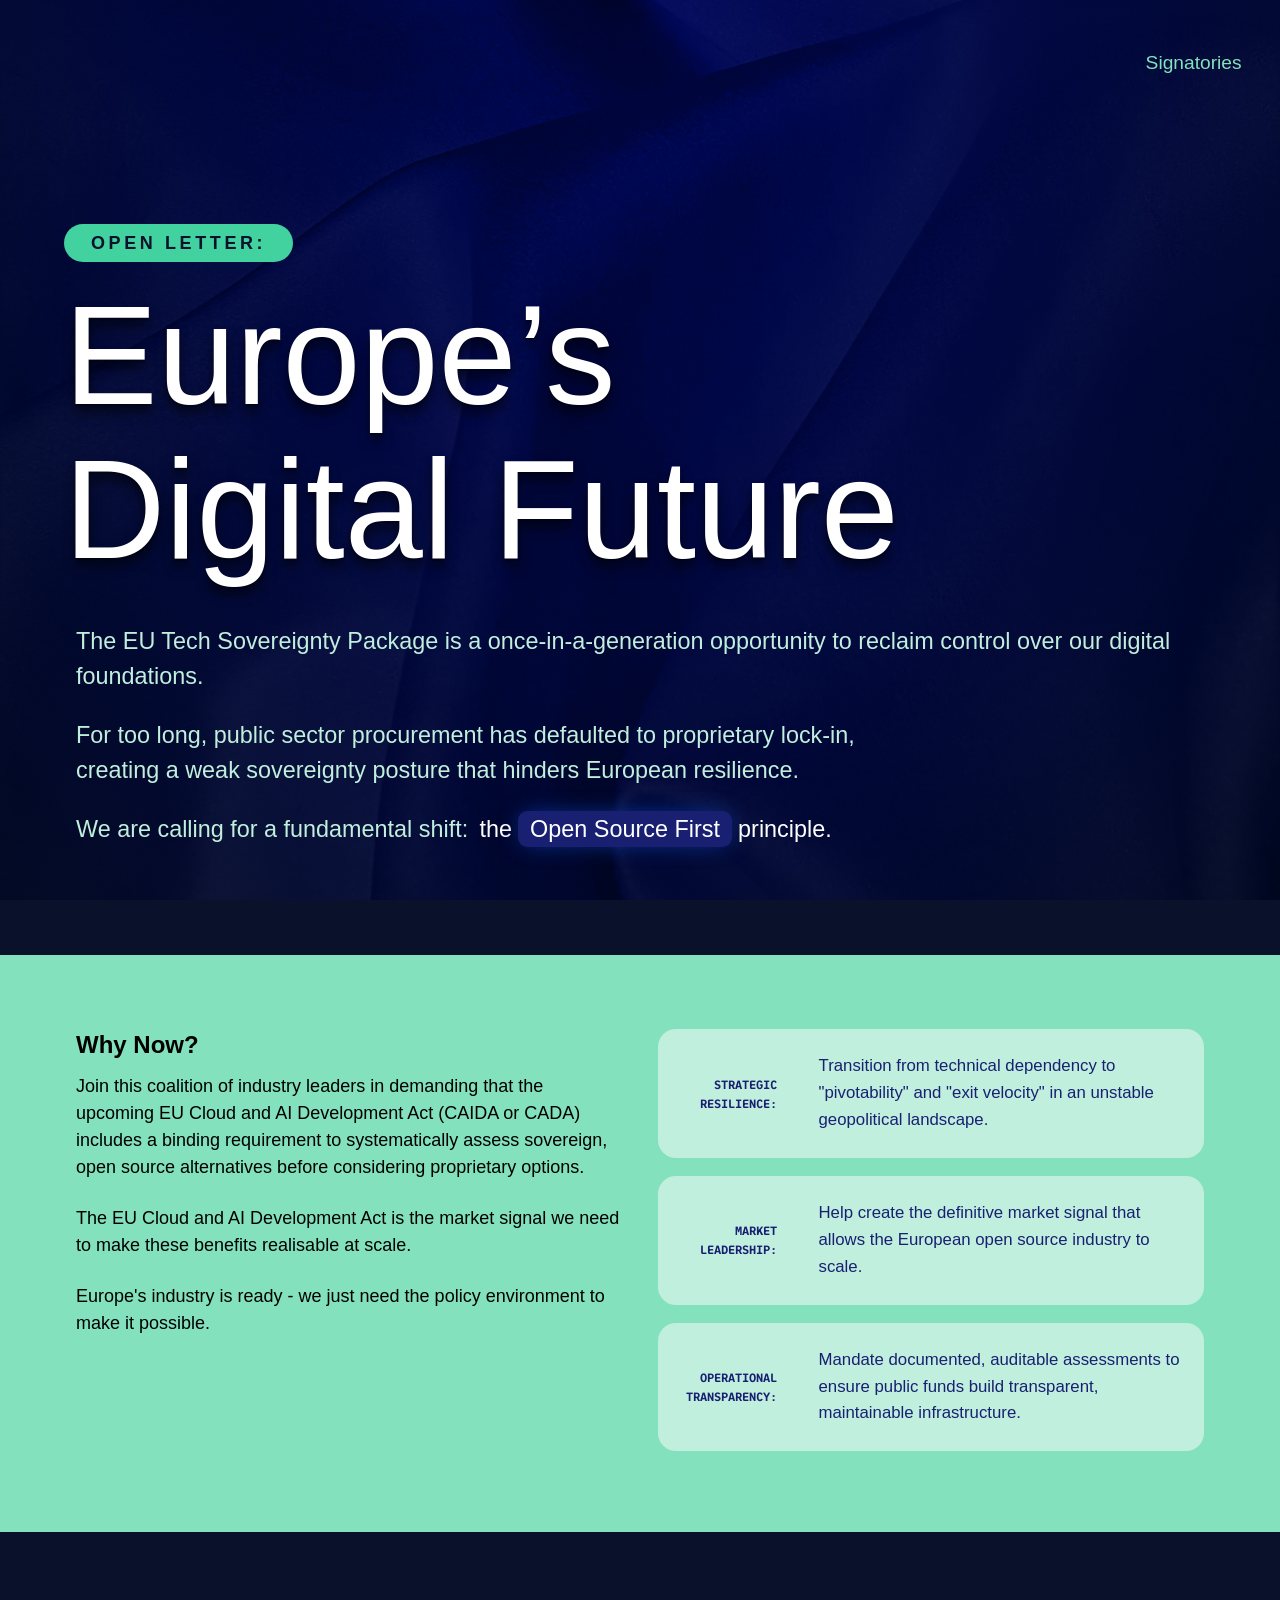
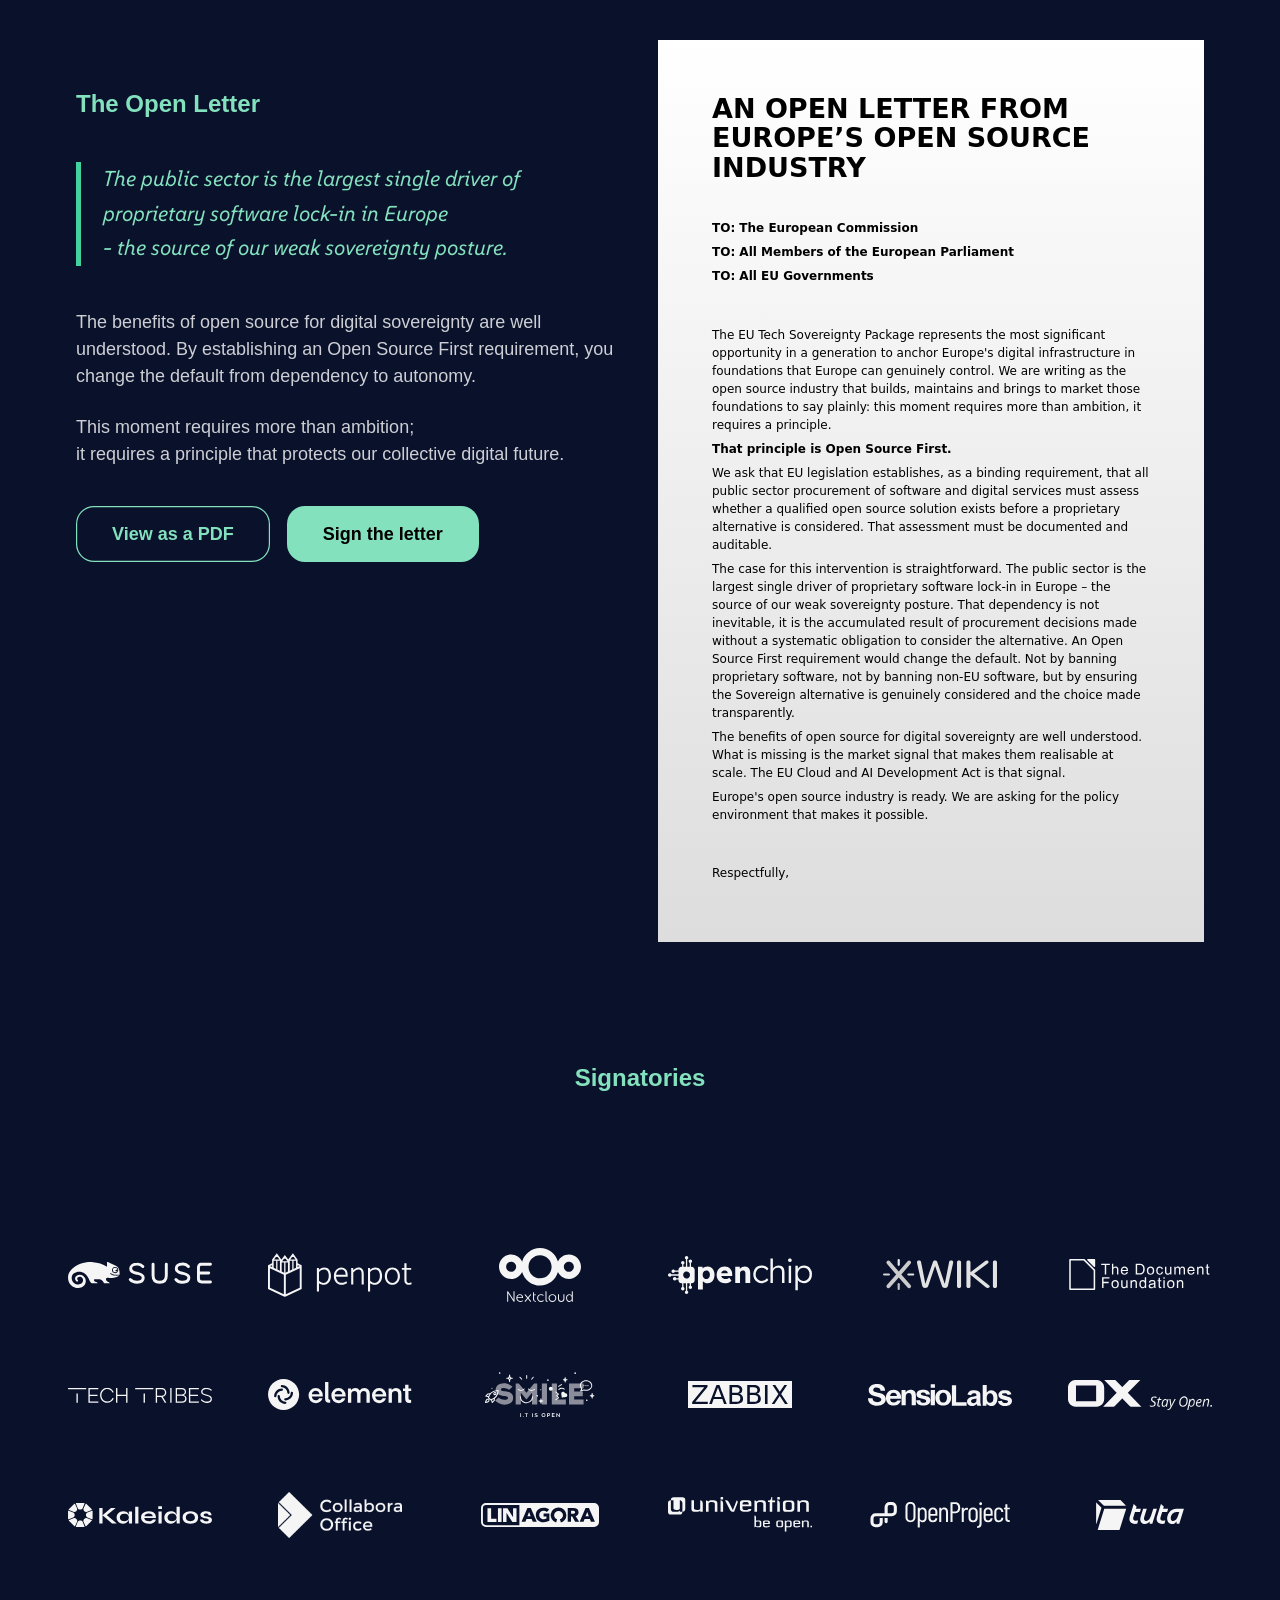
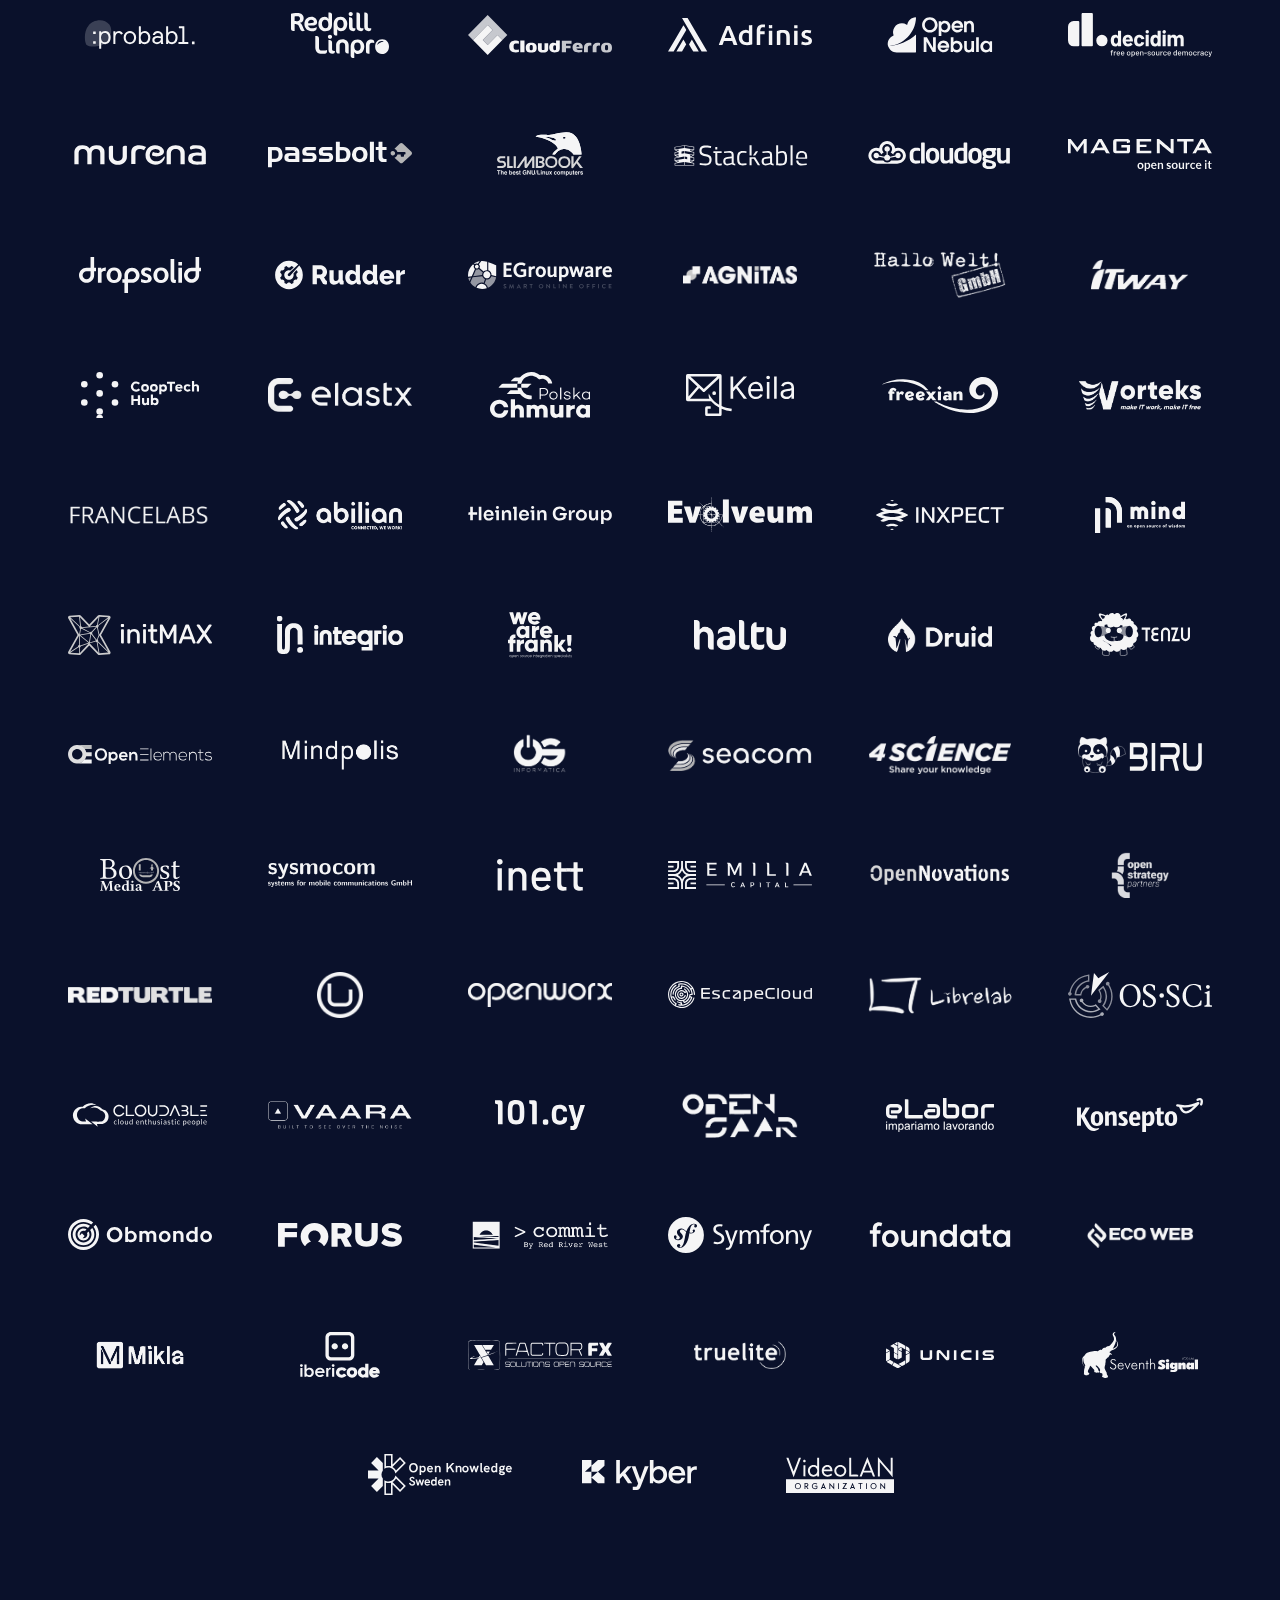
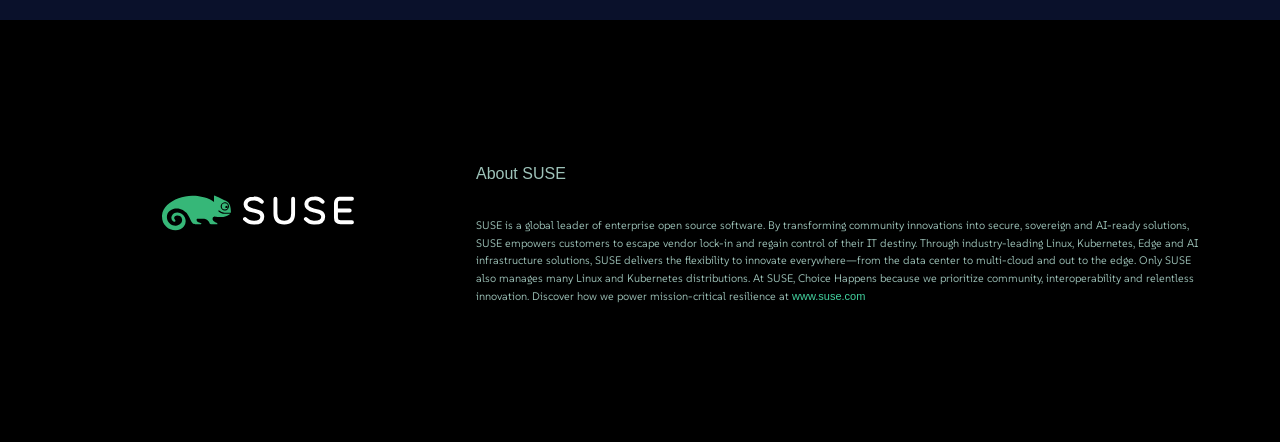
==== commit 18f231bc: "dupe" ====
--- a/eu-tech-sovereignty-letter/index.html
+++ b/eu-tech-sovereignty-letter/index.html
@@ -201,9 +201,9 @@
 <section class=" signatories ">
   <div class="signatory"> <a href="https://www.suse.com/" target="_blank"><img src="img/signatories/signed-suse.svg" alt="SUSE" /><b>SUSE</b></a></div>
   <div class="signatory"> <a href="https://www.penpot.app" target="_blank"><img src="img/signatories/signed-penpot.svg" alt="Penpot" /><b>Penpot</b></a></div>
-  <div class="signatory"> <a href="https://www.nextcloud.com/" target="_blank"><img style="max-height:5em" src="img/signatories/signed-nextcloud.svg" alt="Nextcloud" /><b>Nextcloud</b></a></div>
+  <div class="signatory"> <a href="https://www.nextcloud.com/" target="_blank"><img style="max-height:4.5em" src="img/signatories/signed-nextcloud.svg" alt="Nextcloud" /><b>Nextcloud</b></a></div>
   <div class="signatory"> <a href="https://www.openchip.com/" target="_blank"><img src="img/signatories/signed-openchip.svg" alt="Openchip" /><b>Openchip</b></a></div>
-  <div class="signatory"> <a href="https://www.xwiki.org/" target="_blank"><img style="max-height:2.75em"  src="img/signatories/signed-xwiki.svg" alt="XWiki" /><b>XWiki</b></a></div>
+  <div class="signatory"> <a href="https://www.xwiki.org/" target="_blank"><img style="max-height:2.6em"  src="img/signatories/signed-xwiki.svg" alt="XWiki" /><b>XWiki</b></a></div>
   <div class="signatory"> <a href="https://www.documentfoundation.org/" target="_blank"> <img     src="img/signatories/signed-documentfoundation.svg" alt="Document Foundation" /> <b>Document Foundation</b></a> </div>
   <div class="signatory"> <a href="https://techtribes.eu" target="_blank"> <img  src="img/signatories/signed-techtribes.svg" alt="Tech Tribes" /> <b>Tech Tribes</b></a> </div>
   <div class="signatory"> <a href="https://element.io" target="_blank"><img src="img/signatories/signed-element.svg" alt="Element" /><b>Element</b></a></div>
@@ -291,7 +291,6 @@
   <div class="signatory"> <a href="https://www.seventhsignal.eu/" target="_blank"> <img       src="img/signatories/signed-seventh-signal.svg" alt="Seventh Signal" /> <b>Seventh Signal</b></a> </div>
   <div class="signatory"> <a href="https://okfn.se/" target="_blank"> <img       src="img/signatories/signed-okse.svg" alt="Open Knowledge Sweden" /> <b>Open Knowledge Sweden</b></a> </div>
   <div class="signatory"> <a href="https://kyber.tech/" target="_blank"> <img     style="max-height:2.5em"     src="img/signatories/signed-kyber.svg" alt="Kyber" /> <b>Kyber</b></a> </div>
-  <div class="signatory"> <a href="https://kyber.tech/" target="_blank"> <img     style="max-height:2.5em"     src="img/signatories/signed-kyber.svg" alt="Kyber" /> <b>Kyber</b></a> </div>
   <div class="signatory"> <a href="https://www.videolan.org/" target="_blank"> <img     style="max-height:3em"     src="img/signatories/signed-videolan.svg" alt="VideoLAN" /> <b>VideoLAN</b></a> </div>
  
  
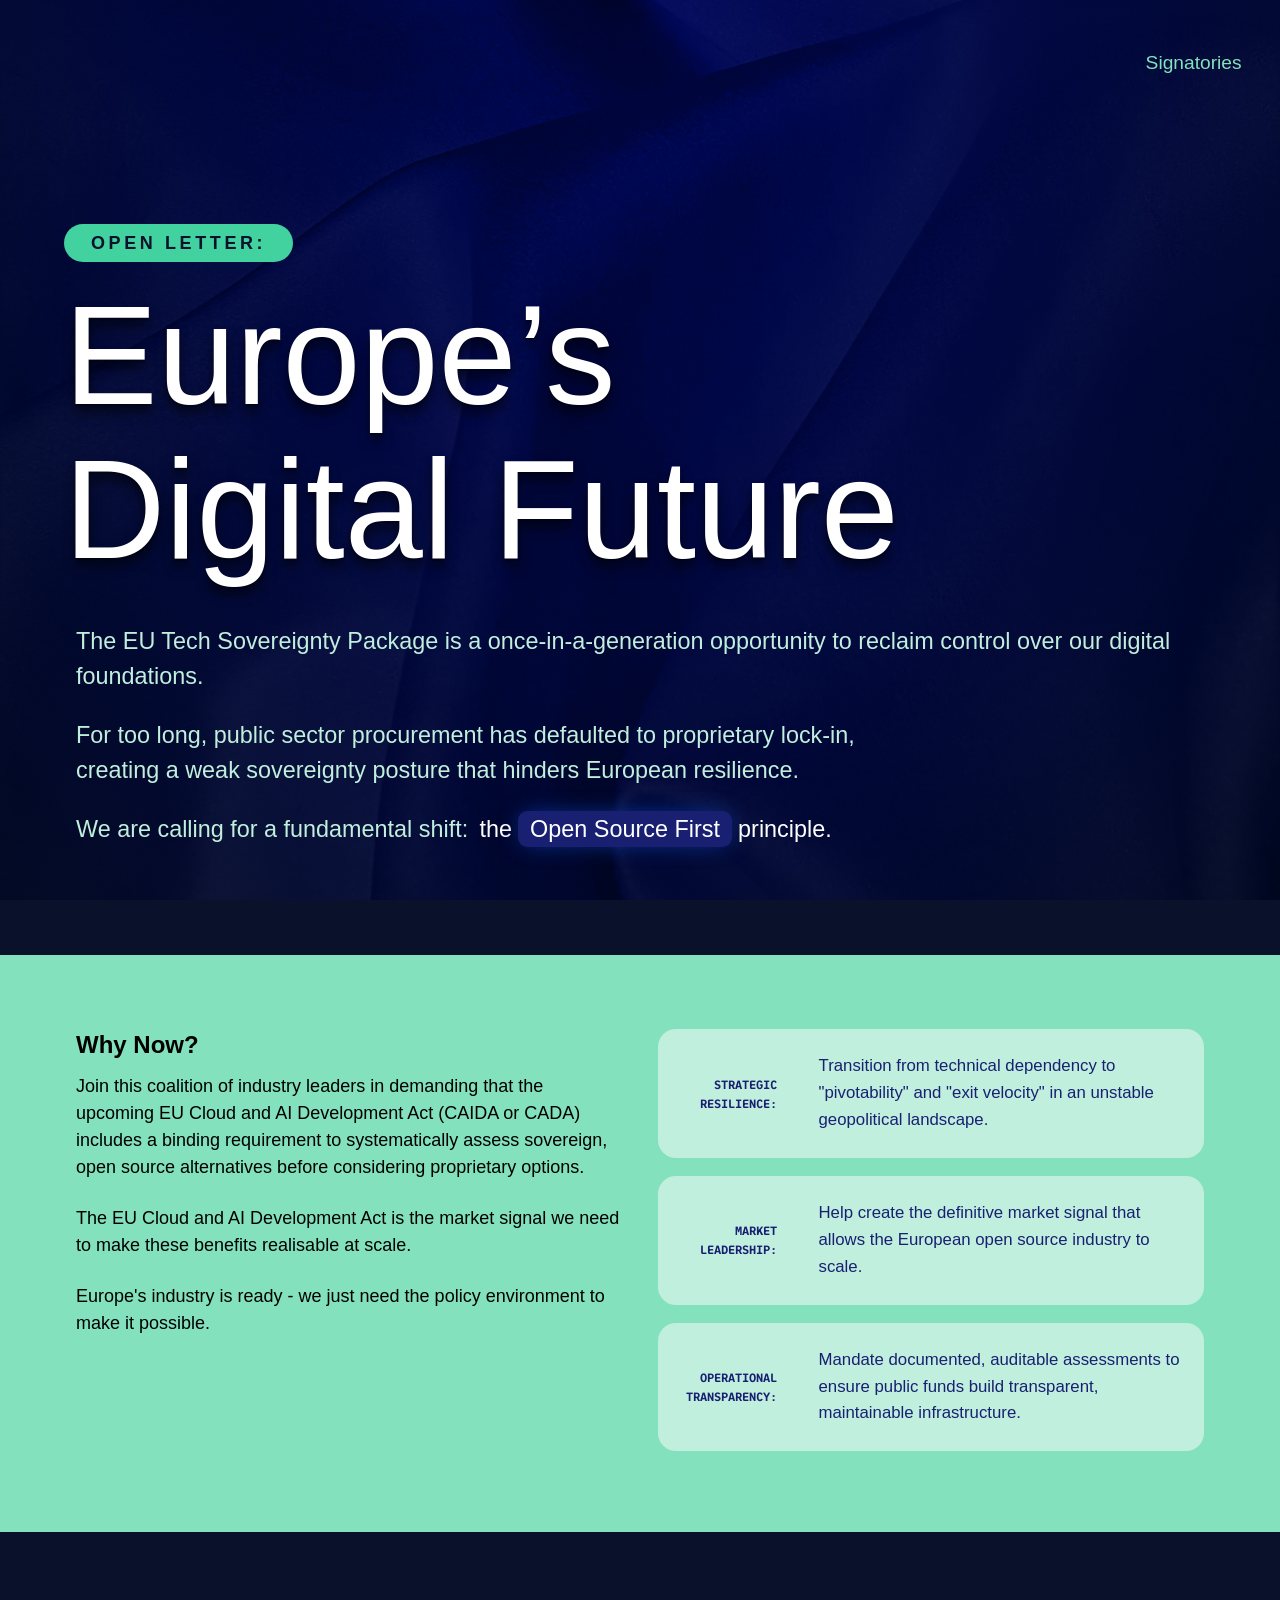
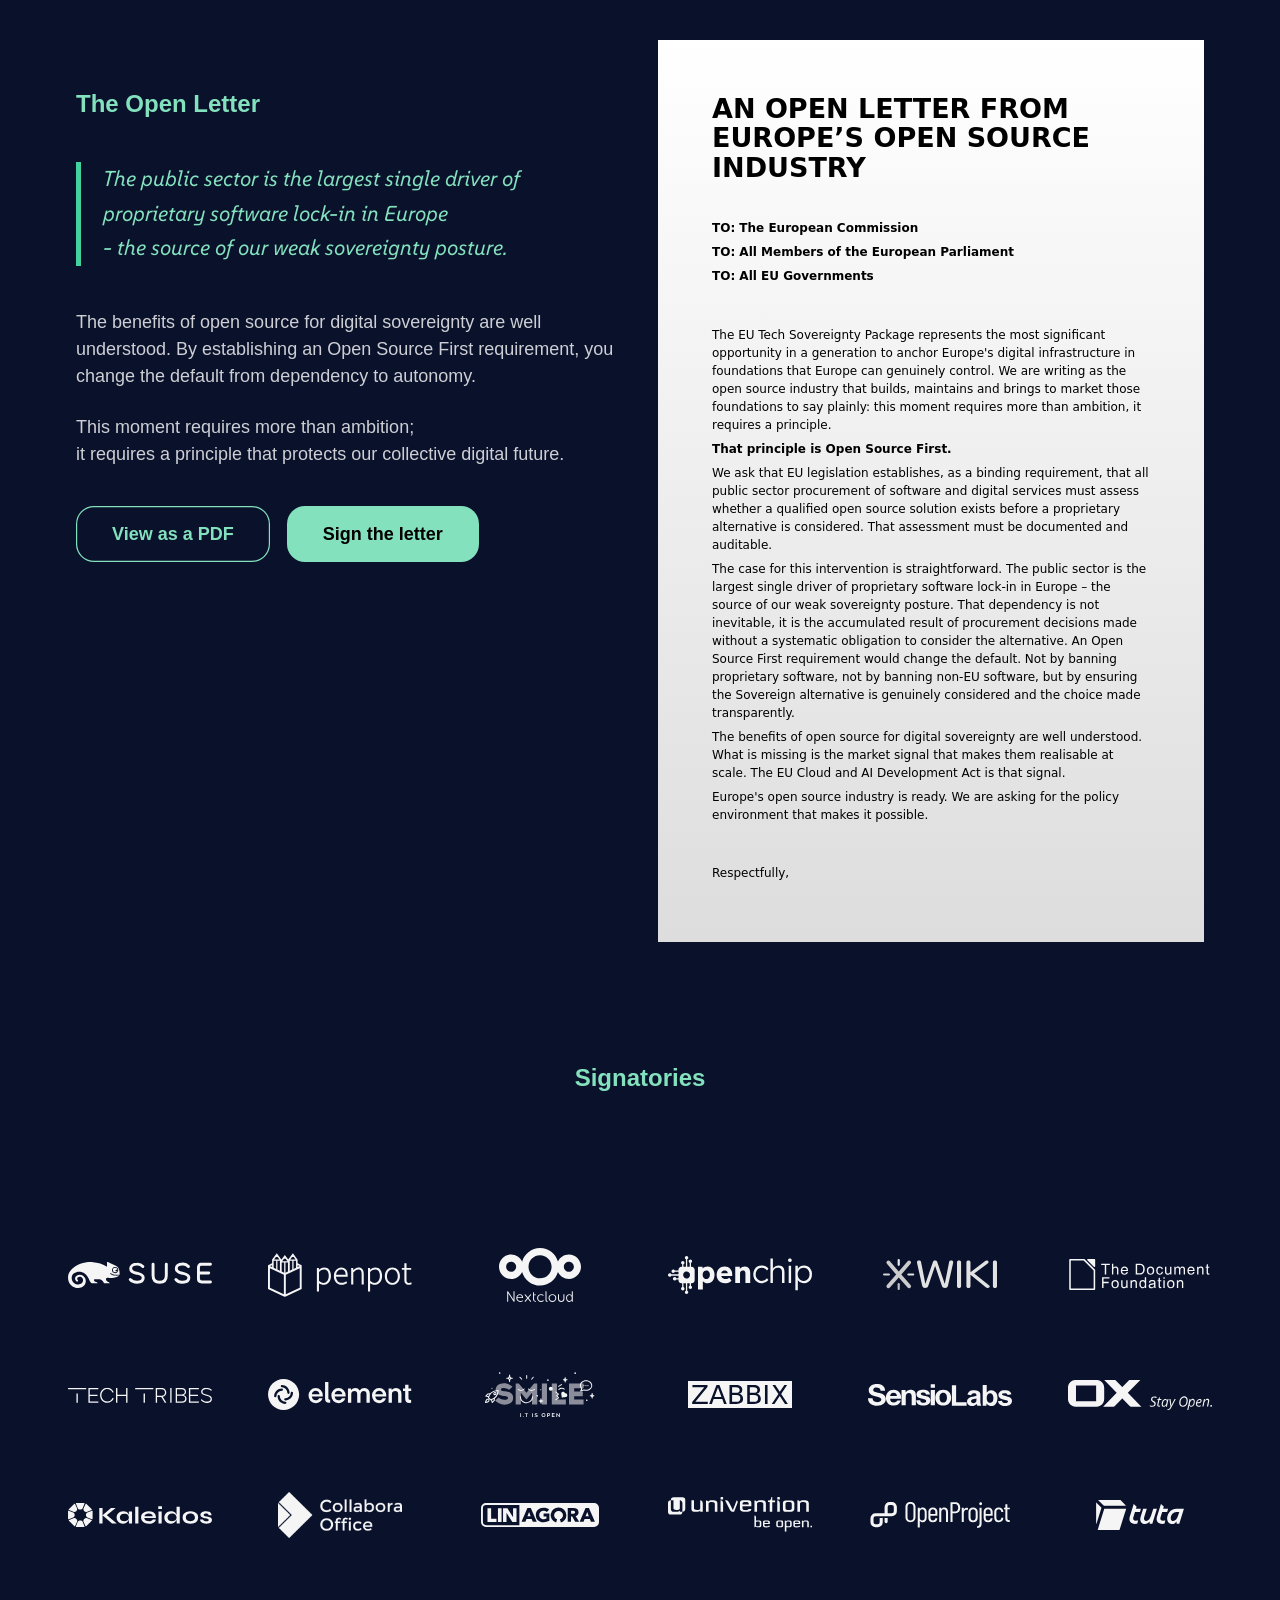
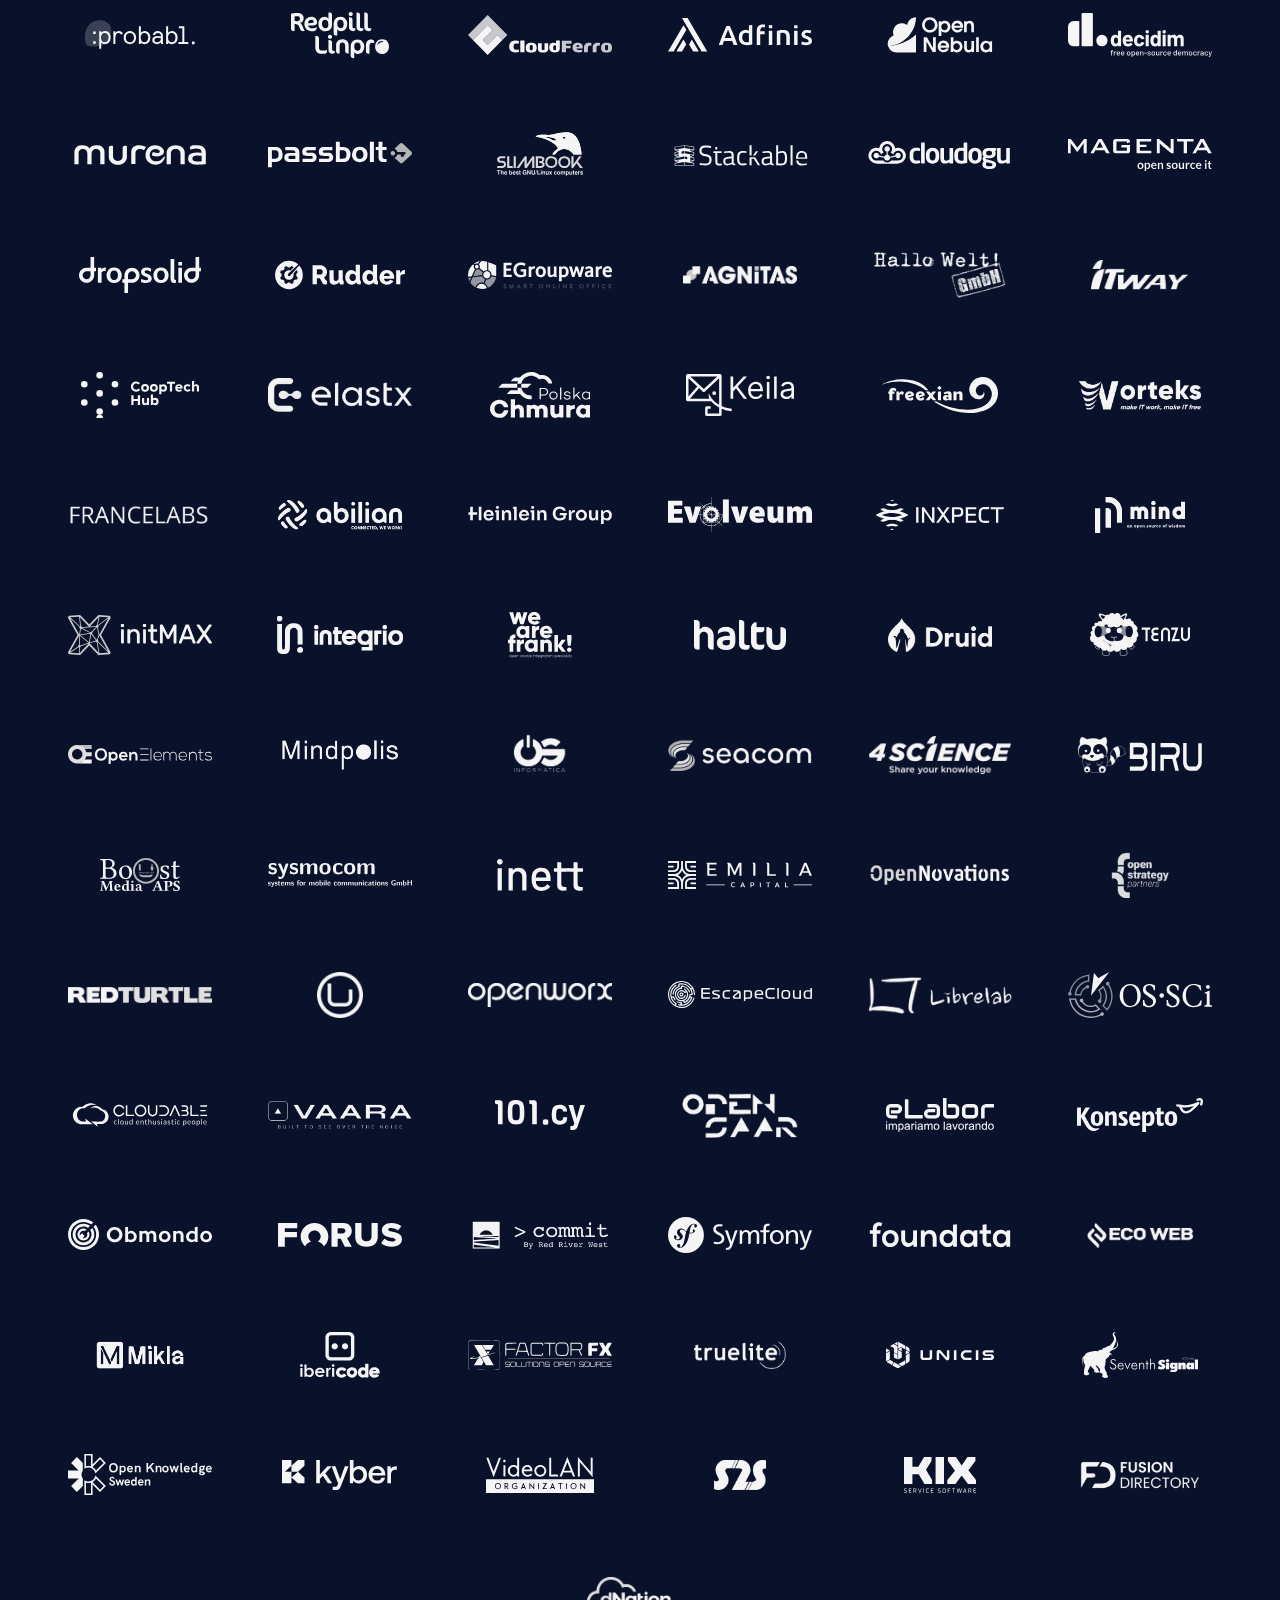
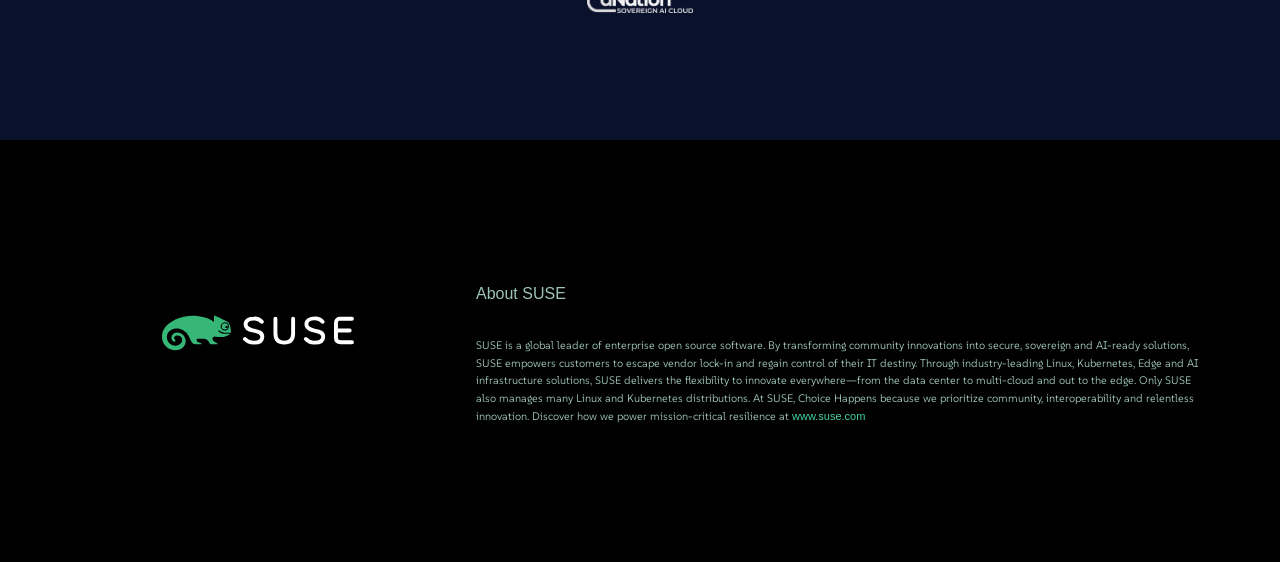
==== commit 2247e736: "more signatories" ====
--- a/eu-tech-sovereignty-letter/index.html
+++ b/eu-tech-sovereignty-letter/index.html
@@ -13,7 +13,6 @@
   <!-- suse.com header CSS 'pre-tree-shaken' for content -->
   <link href="/eu-tech-sovereignty-letter/main.css" rel="stylesheet">  
   <link href="/eu-tech-sovereignty-letter/index.css?date=2026-06-04" rel="stylesheet">
-
 
   <meta name="theme-color" content="#000" />
   <meta name="theme-color" content="#000" media="(prefers-color-scheme: light)">
@@ -76,75 +75,74 @@
   <!-- End OneTrust -->
 </head>
 
-<body>
-
-
-
-
-
-
-
-
-<article class="content-layer">
- <div class="navy-cloth">
-  <nav>
+<body><article class="content-layer"><div class="navy-cloth"><nav><a href="#signed">Signatories</a></nav>
+
+<section class="hero container" id="start">
+  <h1 style="font-weight: 100;  color:white"><small><a href="#open-letter">Open Letter:</a></small><br>Europe’s<br>Digital Future</h1>
+
+  <div class="text-content">
+    <p>The EU Tech Sovereignty Package is a once-in-a-generation opportunity to reclaim control over our digital
+      foundations. </p>
+    <p>For too long, public sector procurement has defaulted to proprietary lock-in,<br>creating a weak sovereignty
+      posture that hinders European resilience. </p>
+    <p>We are calling for a fundamental shift: <span class="emphasis">the <b>Open Source First</b> principle.</span></p>
+  </div>
+
+</section>
+</div>
+
  
-        <a href="#signed">Signatories</a>
-  </nav>
-<section class="hero container" id="start">
-<h1 style="font-weight: 100;  color:white">
-<small><a href="#open-letter">Open Letter:</a></small><br>Europe’s<br>Digital Future</h1>
-
- <div class="text-content"> 
-<p>The EU Tech Sovereignty Package is a once-in-a-generation opportunity to reclaim control over our digital foundations. </p>
-<p>For too long, public sector procurement has defaulted to proprietary lock-in,<br>creating a weak sovereignty posture that hinders European resilience. </p>
-<p>We are calling for a fundamental shift: <span class="emphasis">the <b>Open Source First</b> principle.</span></p>
-
- </div>
-</section>
-</div>
-
-
-
- 
 
 <div class="why-now">
-<section class="container content-layout">
-  <div class="text-content">
-    <h3>Why Now?</h3>
-<p>Join this coalition of industry leaders in demanding that the upcoming EU Cloud and AI Development Act (CAIDA or CADA) includes a binding requirement to systematically assess sovereign, open source alternatives before considering proprietary options.</p>
-<p>The <b>EU Cloud and AI Development Act</b> is the market signal we need to make these benefits realisable at scale. </p><p>Europe's industry is ready - we just need the policy environment to make it possible.</p>
-  </div>
-  <div class="image-content">
-
-<dl>
-  <dt>Strategic Resilience:</dt> <dd>Transition from technical dependency to "pivotability" and "exit velocity" in an unstable geopolitical landscape.</dd>
-  <dt>Market Leadership: </dt> <dd>Help create the definitive market signal that allows the European open source industry to scale.</dd>
-  <dt>Operational Transparency:</dt> <dd>Mandate documented, auditable assessments to ensure public funds build transparent, maintainable infrastructure.</dd>
-</dl>
-</div>
-
-
-</section>
-</div>
-
-<div class="navy-cloth" style="padding-top: 6rem"  id="open-letter">
-<div class="open-letter">
-<section class="container content-layout">
-<div class="text-content" > 
-<h3 style="color:var(--color-jungle-6)" >The Open Letter</h3>
-<blockquote>The public sector is the largest single driver of proprietary software lock-in in Europe <br>- the source of our weak sovereignty posture.</blockquote>
-
-<p>The benefits of open source for digital sovereignty are well understood. By establishing an Open Source First requirement, you change the default from dependency to autonomy. </p>
-<p>This moment requires more than ambition; <br>it requires a principle that protects our collective digital future.</p>
-
-
-<br>
-<p><a class="bigcta secondary" href="open-letter-signed.pdf" target="_blank" >View as a PDF</a> 
-<a class="bigcta" href="mailto:astor@suse.com?subject=Sign%20Open%20Letter%20TechSov&body=Hi %20Astor,%20We%20would%20like%20to%20sign%20the%20open%20letter." >Sign the letter</a>
-</p><br>
-<div id="countdown" class="simply-countdown-dark"></div>
-</div>
+  <section class="container content-layout">
+    <div class="text-content">
+      <h3>Why Now?</h3>
+      <p>Join this coalition of industry leaders in demanding that the upcoming EU Cloud and AI Development Act (CAIDA
+        or CADA) includes a binding requirement to systematically assess sovereign, open source alternatives before
+        considering proprietary options.</p>
+      <p>The <b>EU Cloud and AI Development Act</b> is the market signal we need to make these benefits realisable at
+        scale. </p>
+      <p>Europe's industry is ready - we just need the policy environment to make it possible.</p>
+    </div>
+    <div class="image-content">
+
+      <dl>
+        <dt>Strategic Resilience:</dt>
+        <dd>Transition from technical dependency to "pivotability" and "exit velocity" in an unstable geopolitical
+          landscape.</dd>
+        <dt>Market Leadership: </dt>
+        <dd>Help create the definitive market signal that allows the European open source industry to scale.</dd>
+        <dt>Operational Transparency:</dt>
+        <dd>Mandate documented, auditable assessments to ensure public funds build transparent, maintainable
+          infrastructure.</dd>
+      </dl>
+    </div>
+
+
+  </section>
+</div>
+<div class="navy-cloth" style="padding-top: 6rem" id="open-letter">
+  <div class="open-letter">
+    <section class="container content-layout">
+      <div class="text-content">
+        <h3 style="color:var(--color-jungle-6)">The Open Letter</h3>
+        <blockquote>The public sector is the largest single driver of proprietary software lock-in in Europe <br>- the
+          source of our weak sovereignty posture.</blockquote>
+
+        <p>The benefits of open source for digital sovereignty are well understood. By establishing an Open Source First
+          requirement, you change the default from dependency to autonomy. </p>
+        <p>This moment requires more than ambition; <br>it requires a principle that protects our collective digital
+          future.</p>
+
+
+        <br>
+        <p><a class="bigcta secondary" href="open-letter-signed.pdf" target="_blank">View as a PDF</a>
+          <a class="bigcta"
+            href="mailto:astor@suse.com?subject=Sign%20Open%20Letter%20TechSov&body=Hi %20Astor,%20We%20would%20like%20to%20sign%20the%20open%20letter.">Sign
+            the letter</a>
+        </p><br>
+        <div id="countdown" class="simply-countdown-dark"></div>
+      </div>
 
 <div class="letter">
 
@@ -176,17 +174,7 @@
 <p>Europe's open source industry is ready. We are asking for the policy environment that makes it
 possible.</p><br>
 <p>Respectfully,</p>
-
-</div>
-
-
-
- 
-
-
-
-
-
+</div>
 </section>
 </div>
 
@@ -198,130 +186,115 @@
 <h3 style="color:var(--color-jungle-6)" id="signed">Signatories</h3>
  
 </section>
-<section class=" signatories ">
-  <div class="signatory"> <a href="https://www.suse.com/" target="_blank"><img src="img/signatories/signed-suse.svg" alt="SUSE" /><b>SUSE</b></a></div>
-  <div class="signatory"> <a href="https://www.penpot.app" target="_blank"><img src="img/signatories/signed-penpot.svg" alt="Penpot" /><b>Penpot</b></a></div>
-  <div class="signatory"> <a href="https://www.nextcloud.com/" target="_blank"><img style="max-height:4.5em" src="img/signatories/signed-nextcloud.svg" alt="Nextcloud" /><b>Nextcloud</b></a></div>
-  <div class="signatory"> <a href="https://www.openchip.com/" target="_blank"><img src="img/signatories/signed-openchip.svg" alt="Openchip" /><b>Openchip</b></a></div>
-  <div class="signatory"> <a href="https://www.xwiki.org/" target="_blank"><img style="max-height:2.6em"  src="img/signatories/signed-xwiki.svg" alt="XWiki" /><b>XWiki</b></a></div>
-  <div class="signatory"> <a href="https://www.documentfoundation.org/" target="_blank"> <img     src="img/signatories/signed-documentfoundation.svg" alt="Document Foundation" /> <b>Document Foundation</b></a> </div>
-  <div class="signatory"> <a href="https://techtribes.eu" target="_blank"> <img  src="img/signatories/signed-techtribes.svg" alt="Tech Tribes" /> <b>Tech Tribes</b></a> </div>
-  <div class="signatory"> <a href="https://element.io" target="_blank"><img src="img/signatories/signed-element.svg" alt="Element" /><b>Element</b></a></div>
-  <div class="signatory"> <a href="https://smile.eu/" target="_blank"><img src="img/signatories/signed-smike-it.svg" alt="Smile IT" /><b>Smile IT</b></a></div>
-  <div class="signatory"> <a href="https://zabbix.com" target="_blank"> <img style="max-height:2.25em" src="img/signatories/signed-zabbix.svg" alt="Zabbix" /> <b>Zabbix</b></a> </div>
-  <div class="signatory"> <a href="https://www.sensiolabs.com/" target="_blank"> <img    src="img/signatories/signed-sensio.svg" alt="SensioLabs" /> <b>SensioLabs</b></a> </div>
-  <div class="signatory"> <a href="https://www.open-xchange.com/" target="_blank"><img src="img/signatories/signed-open-exchange.svg" alt="Open Exchange" /><b>Open Exchange</b></a></div>
-  <div class="signatory"> <a href="https://www.kaleidos.net/" target="_blank"> <img     src="img/signatories/signed-kaleidos.svg" alt="Kaleidos" /> <b>Kaleidos</b></a> </div>
-  <div class="signatory"> <a href="https://www.collaboraonline.com/collabora-office/" target="_blank"><img src="img/signatories/signed-collabora.png" alt="Collabora Office" /><b>Collabora Office</b></a></div>
-  <div class="signatory"> <a href="https://linagora.com" target="_blank"> <img style="max-height:2em" src="img/signatories/signed-linagora.svg" alt="Linagora" /> <b>Linagora</b></a> </div>
-  <div class="signatory"> <a href="https://www.univention.com/" target="_blank"><img src="img/signatories/signed-univention.svg" alt="Univention" /><b>Univention</b></a></div>
-  <div class="signatory"> <a href="https://www.openproject.org" target="_blank"><img src="img/signatories/signed-openproject.svg" alt="Open Project" /><b>Open Project</b></a></div>
-  <div class="signatory"> <a href="https://tuta.com/" target="_blank"> <img   style="max-height:2.7em"   src="img/signatories/signed-tuta.svg" alt="Tuta" /> <b>Tuta</b></a> </div>
-  <div class="signatory"> <a href="https://probabl.ai" target="_blank"> <img   src="img/signatories/signed-probabl.svg" alt="Probabl" /> <b>Probabl</b></a> </div>
-  <div class="signatory"> <a href="https://www.redpill-linpro.com/" target="_blank"><img src="img/signatories/signed-redpill-linpro.svg" alt="Redpill Linpro" /><b>Redpill Linpro</b></a></div>
-  <div class="signatory"> <a href="https://cloudferro.com" target="_blank"> <img src="img/signatories/signed-cloudferro.svg" alt="Cloud Ferro" /> <b>Cloud Ferro</b></a> </div>
-  <div class="signatory"> <a href="https://www.adfinis.com/" target="_blank"><img src="img/signatories/signed-adfinis.svg" alt="Adfinis" /><b>Adfinis</b></a></div>
-  <div class="signatory"> <a href="https://opennebula.io/" target="_blank"><img  style="max-height:3.2em" src="img/signatories/signed-opennebula.svg" alt="OpenNebula" /><b>OpenNebula</b></a></div>
-  <div class="signatory"> <a href="https://decidim.org/" target="_blank"> <img  src="img/signatories/signed-decidim.svg" alt="Decidim" /> <b>Decidim</b></a> </div>
-  <div class="signatory"> <a href="https://murena.com/" target="_blank"> <img style="max-height:2.5em" src="img/signatories/signed-murena.svg" alt="Murena" /> <b>Murena</b></a> </div>
-  <div class="signatory"> <a href="https://www.passbolt.com/" target="_blank"> <img style="max-height:2.25em" src="img/signatories/signed-passbolt.svg" alt="Passbolt" /> <b>Passbolt</b></a> </div>
-  <div class="signatory"> <a href="https://slimbook.com/" target="_blank"> <img    src="img/signatories/signed-slimbook.svg" alt="Slimbook" /> <b>Slimbook</b></a> </div>
-  <div class="signatory"> <a href="https://stackable.tech/" target="_blank"> <img src="img/signatories/signed-stackable.svg" alt="Stackable" /> <b>Stackable</b></a> </div>
-  <div class="signatory"> <a href="https://cloudogu.com" target="_blank"> <img      src="img/signatories/signed-cloudogu.svg" alt="Cloudogu" /> <b>Cloudogu</b></a> </div>
-  <div class="signatory"> <a href="https://www.magenta.dk/" target="_blank"><img src="img/signatories/signed-magenta.svg" alt="Magenta IT" /><b>Magenta IT</b></a></div>
-  <div class="signatory"> <a href="https://dropsolid.com" target="_blank"><img style="max-height:3em"  src="img/signatories/signed-dropsolid.svg" alt="Drop Solid" /><b>Drop Solid</b></a></div>
-  <div class="signatory"> <a href="https://rudder.io" target="_blank"> <img style="max-height:3.2em" src="img/signatories/signed-rudder.svg" alt="Rudder" /> <b>Rudder</b></a> </div>
-  <div class="signatory"> <a href="https://www.egroupware.org/" target="_blank"> <img style="max-height:2.5em" src="img/signatories/signed-egroupware.svg" alt="EGroupware" /> <b>EGroupware</b></a> </div>
-  <div class="signatory"> <a href="https://www.agnitas.de/" target="_blank"> <img style="max-height:1.5em"  src="img/signatories/signed-agnitas.png" alt="Agnitas" /> <b>Agnitas</b></a> </div>
-  <div class="signatory"> <a href="https://hallowelt.com/" target="_blank"> <img     src="img/signatories/signed-hallowelt.png" alt="HALLOWELT" /> <b>HALLOWELT</b></a> </div>
-  <div class="signatory"> <a href="https://itway.com" target="_blank"> <img style="max-height:2.5em" src="img/signatories/signed-itway.png" alt="IT Way" /> <b>IT Way</b></a> </div>
-  <div class="signatory"> <a href="https://www.hub.coop/" target="_blank"> <img src="img/signatories/signed-cooptech.svg" alt="CoopTech Hub" /> <b>CoopTech Hub</b></a> </div>
-  <div class="signatory"> <a href="https://elastx.se/" target="_blank"> <img     src="img/signatories/signed-elastx.png" alt="Elastx" /> <b>Elastx</b></a> </div>
-  <div class="signatory"> <a href="https://polska-chmura.pl/" target="_blank"> <img     src="img/signatories/signed-polska-chmura.svg" alt="Polska Chmura" /> <b>Polska Chmura</b></a> </div>
-  <div class="signatory"> <a href="https://www.keila.io/" target="_blank"> <img   style="max-height:3.5em"  src="img/signatories/signed-keila.svg" alt="Keila" /> <b>Keila</b></a> </div>
-  <div class="signatory"> <a href="https://www.freexian.com/" target="_blank"> <img style="max-height:3em" src="img/signatories/signed-freexian.svg" alt="Freexian" /> <b>Freexian</b></a> </div>
-  <div class="signatory"> <a href="https://www.worteks.com/" target="_blank"> <img style="max-height:2.5em" src="img/signatories/signed-worteks.png" alt="Worteks" /> <b>Worteks</b></a> </div>
-  <div class="signatory"> <a href="https://www.francelabs.com/" target="_blank"> <img src="img/signatories/signed-francelabs.png" alt="Francelabs" /> <b>Francelabs</b></a> </div>
-  <div class="signatory"> <a href="https://www.abilian.com/" target="_blank"> <img style="max-height:2.5em"    src="img/signatories/signed-abilian.png" alt="Abilian" /> <b>Abilian</b></a> </div>
-  <div class="signatory"> <a href="https://www.heinlein.group" target="_blank"> <img style="max-height:2.5em" src="img/signatories/signed-heinlein.svg" alt="Heinlein Group" /> <b>Heinlein Group</b></a> </div>
-  <div class="signatory"> <a href="https://evolveum.com/" target="_blank"> <img    style="max-height:3em"  src="img/signatories/signed-evolveum.svg" alt="Evolveum" /> <b>Evolveum</b></a> </div>
-  <div class="signatory"> <a href="https://www.inxpect.com/" target="_blank"> <img style="max-height:2.5em" src="img/signatories/signed-inxpect.svg" alt="Inxpect" /> <b>Inxpect</b></a> </div>
-  <div class="signatory"> <a href="https://www.mind.be/" target="_blank"> <img  style="max-height:3em"  src="img/signatories/signed-mind.svg" alt="Mind OSS" /> <b>Mind OSS</b></a> </div>
-  <div class="signatory"> <a href="https://www.initmax.com/" target="_blank"> <img    src="img/signatories/signed-initmax.svg" alt="initMAX" /> <b>initMAX</b></a> </div>
-  <div class="signatory"> <a href="https://integrio.se" target="_blank"> <img style="max-height:3.2em" src="img/signatories/signed-integrio.svg" alt="Integrio" /> <b>Integrio</b></a> </div>
-  <div class="signatory"> <a href="https://wearefrank.nl/" target="_blank"> <img  src="img/signatories/signed-wearefrank.svg" alt="we are frank!" /> <b>we are frank!</b></a> </div>
-  <div class="signatory"> <a href="https://www.haltu.com/" target="_blank"> <img  style="max-height:2.5em"  src="img/signatories/signed-haltu.webp" alt="Haltu" /> <b>Haltu</b></a> </div>
-  <div class="signatory"> <a href="https://druid.fi/" target="_blank"> <img   style="max-height:2.9em"   src="img/signatories/signed-druid.png" alt="Druid" /> <b>Druid</b></a> </div>
-  <div class="signatory"> <a href="https://www.tenzu.net" target="_blank"> <img    src="img/signatories/signed-tenzu.svg" alt="Tenzu" /> <b>Tenzu</b></a> </div>
-  <div class="signatory"> <a href="https://open-elements.com/" target="_blank"> <img    src="img/signatories/signed-open-elements.svg" alt="Open Elements" /> <b>Open Elements</b></a> </div>
-  <div class="signatory"> <a href="https://www.mindpolisgroup.com/" target="_blank"> <img style="max-height:2.5em" src="img/signatories/signed-mindpolis.png" alt="Mindpolis" /> <b>Mindpolis</b></a> </div>
-  <div class="signatory"> <a href="https://osinformatica.it/" target="_blank"> <img src="img/signatories/signed-osinformatica.png" alt="OS Informatica" /> <b>OS Informatica</b></a> </div>
-  <div class="signatory"> <a href="https://seacom.it/" target="_blank"><img src="img/signatories/signed-seacom.png" alt="Seacom" /><b>Seacom</b></a></div>
-  <div class="signatory"> <a href="https://4science.com" target="_blank"> <img style="max-height:3.2em" src="img/signatories/signed-4science.png" alt="4 Science" /> <b>4 Science</b></a> </div>
-  <div class="signatory"> <a href="https://biru.sh/" target="_blank"> <img    style="max-height:3em" src="img/signatories/signed-biru.svg" alt="Biru" /> <b>Biru</b></a> </div>
-  <div class="signatory"> <a href="https://boostmedia.it/" target="_blank"> <img style="max-height:2.75em"  src="img/signatories/signed-boost-media.svg" alt="Boost Media" /> <b>Boost Media</b></a> </div>
-  <div class="signatory"> <a href="https://www.sysmocom.de/" target="_blank"> <img     src="img/signatories/signed-sysmocom.svg" alt="Sysmocom" /> <b>Sysmocom</b></a> </div>
-  <div class="signatory"> <a href="https://www.inett.de/" target="_blank"> <img    style="max-height:2.65em"    src="img/signatories/signed-inett.svg" alt="Inett" /> <b>Inett</b></a> </div>
-  <div class="signatory"> <a href="https://emilia.capital/" target="_blank"> <img    src="img/signatories/signed-emilia.svg" alt="Emilia Capital" /> <b>Emilia Capital</b></a> </div>
-  <div class="signatory"> <a href="https://opennovations.eu/" target="_blank"> <img    src="img/signatories/signed-opennovations.png" alt="OpenNovations" /> <b>OpenNovations</b></a> </div>
-  <div class="signatory"> <a href="https://openstrategypartners.com/" target="_blank"> <img     src="img/signatories/signed-openstrategypartners.png" alt="OpenStrategy Partners" /> <b>OpenStrategy Partners</b></a> </div>
-  <div class="signatory"> <a href="https://redturtle.it/" target="_blank"> <img     src="img/signatories/signed-redturtle.png" alt="RedTurtle" /> <b>RedTurtle</b></a> </div>
-  <div class="signatory"> <a href="https://www.ufficiozero.org/" target="_blank"> <img     src="img/signatories/signed-ufficiozero.png" alt="Ufficio Zero" /> <b>Ufficio Zero</b></a> </div>
-  <div class="signatory"> <a href="https://www.openworx.nl/" target="_blank"> <img     src="img/signatories/signed-openworx.png" alt="Openworx" /> <b>Openworx</b></a> </div>
-  <div class="signatory"> <a href="https://escapecloud.io/" target="_blank"> <img     src="img/signatories/signed-escapecloud.svg" alt="EscapeCloud" /> <b>EscapeCloud</b></a> </div>
-  <div class="signatory"> <a href="https://librelab.eu/" target="_blank"> <img  src="img/signatories/signed-librelab.png" alt="LibreLab" /> <b>LibreLab</b></a> </div>
-  <div class="signatory"> <a href="https://os-sci.com/" target="_blank"> <img  src="img/signatories/signed-os-sci.svg" alt="OS Sci" /> <b>OS Sci</b></a> </div>
-  <div class="signatory"> <a href="https://cloudable.it/" target="_blank"> <img src="img/signatories/signed-cloudable.svg" alt="Cloudable" /> <b>Cloudable</b></a> </div>
-  <div class="signatory"> <a href="https://www.vaara.io/" target="_blank"> <img   src="img/signatories/signed-vaara.png" alt="Vaara" /> <b>Vaara</b></a> </div>
-  <div class="signatory"> <a href="https://101.cy/" target="_blank"> <img   style="max-height:2.5em"    src="img/signatories/signed-101cy.svg" alt="101.cy" /> <b>101.cy</b></a> </div>
-  <div class="signatory"> <a href="https://opensaar.de/" target="_blank"> <img     src="img/signatories/signed-opensaar.png" alt="OpenSaar e. V." /> <b>OpenSaar e. V.</b></a> </div>
-  <div class="signatory"> <a href="https://elabor.biz/" target="_blank"> <img    style="max-height:2.9em"  src="img/signatories/signed-elabor-min.svg" alt="eLabor" /> <b>eLabor</b></a> </div>
-  <div class="signatory"> <a href="https://konsepto.fi/" target="_blank"> <img    style="max-height:2.9em"  src="img/signatories/signed-konsepto.svg" alt="Konsepto" /> <b>Konsepto</b></a> </div>
-  <div class="signatory"> <a href="https://obmondo.com/" target="_blank"> <img    src="img/signatories/signed-obmondo.svg" alt="Obmondo" /> <b>Obmondo</b></a> </div>
-  <div class="signatory"> <a href="https://forus.io/" target="_blank"> <img     style="max-height:2em" src="img/signatories/signed-forus.svg" alt="Forus" /> <b>Forus</b></a> </div>
-  <div class="signatory"> <a href="https://commit.fund/" target="_blank"> <img     style="max-height:2.5em"    src="img/signatories/signed-commit.png" alt="Commit.Fund" /> <b>Commit.Fund</b></a> </div>
-  <div class="signatory"> <a href="https://symfony.com/" target="_blank"> <img    src="img/signatories/signed-symfony.svg" alt="Symfony" /> <b>Symfony</b></a> </div>
-  <div class="signatory"> <a href="https://foundata.com/" target="_blank"> <img    style="max-height:3.5em"  src="img/signatories/signed-foundata.svg" alt="Foundata" /> <b>Foundata</b></a> </div>
-  <div class="signatory"> <a href=" https://www.ecowebsrl.it/" target="_blank"> <img    style="max-height:2.2em"  src="img/signatories/signed-ecoweb.png" alt="ECO Web" /> <b>ECO Web</b></a> </div>
-  <div class="signatory"> <a href="https://mikla.io/" target="_blank"> <img  style="max-height:2.5em"    src="img/signatories/signed-mikla.png" alt="Mikla Solutions ApS" /> <b>Mikla Solutions ApS</b></a> </div>
-  <div class="signatory"> <a href="https://www.ibericode.com/" target="_blank"> <img      src="img/signatories/signed-ibericode.svg" alt="Ibericode" /> <b>Ibericode</b></a> </div>
-  <div class="signatory"> <a href="https://www.factorfx.com/" target="_blank"> <img      src="img/signatories/signed-factorfx.svg" alt="FactorFX" /> <b>FactorFX</b></a> </div>
-  <div class="signatory"> <a href="https://www.truelite.it/" target="_blank"> <img    style="max-height:2.3em"    src="img/signatories/signed-truelite.png" alt="TrueLite" /> <b>TrueLite</b></a> </div>
-  <div class="signatory"> <a href="https://www.unicis.tech/" target="_blank"> <img       src="img/signatories/signed-unicis.svg" alt="Unicis" /> <b>Unicis</b></a> </div>
-  <div class="signatory"> <a href="https://www.seventhsignal.eu/" target="_blank"> <img       src="img/signatories/signed-seventh-signal.svg" alt="Seventh Signal" /> <b>Seventh Signal</b></a> </div>
-  <div class="signatory"> <a href="https://okfn.se/" target="_blank"> <img       src="img/signatories/signed-okse.svg" alt="Open Knowledge Sweden" /> <b>Open Knowledge Sweden</b></a> </div>
-  <div class="signatory"> <a href="https://kyber.tech/" target="_blank"> <img     style="max-height:2.5em"     src="img/signatories/signed-kyber.svg" alt="Kyber" /> <b>Kyber</b></a> </div>
-  <div class="signatory"> <a href="https://www.videolan.org/" target="_blank"> <img     style="max-height:3em"     src="img/signatories/signed-videolan.svg" alt="VideoLAN" /> <b>VideoLAN</b></a> </div>
- 
- 
-
-</section>
-
-</div>
-
- 
-
-
- 
-
-
-
-
-
-
-
-
-
+<section class="signatories ">
+  <div class="signatory"> <a href="https://www.suse.com/"   target="_blank">        <img src="img/signatories/signed-suse.svg" alt="SUSE" />                            <b>SUSE</b>       </a></div>
+  <div class="signatory"> <a href="https://www.penpot.app"  target="_blank">        <img src="img/signatories/signed-penpot.svg" alt="Penpot" />                        <b>Penpot</b>     </a></div>
+  <div class="signatory"> <a href="https://www.nextcloud.com/" target="_blank">     <img style="max-height:4.5em" src="img/signatories/signed-nextcloud.svg" alt="Nextcloud" /><b>Nextcloud</b></a></div>
+  <div class="signatory"> <a href="https://www.openchip.com/" target="_blank">      <img src="img/signatories/signed-openchip.svg" alt="Openchip" />                    <b>Openchip</b>   </a></div>
+  <div class="signatory"> <a href="https://www.xwiki.org/"  target="_blank">        <img style="max-height:2.6em"  src="img/signatories/signed-xwiki.svg" alt="XWiki" /><b>XWiki</b>      </a></div>
+  <div class="signatory"> <a href="https://documentfoundation.org" target="_blank"> <img  src="img/signatories/signed-documentfoundation.svg" alt="Document Foundation" /> <b>Document Foundation</b></a> </div>
+  <div class="signatory"> <a href="https://techtribes.eu"   target="_blank">        <img  src="img/signatories/signed-techtribes.svg" alt="Tech Tribes" />              <b>Tech Tribes</b></a> </div>
+  <div class="signatory"> <a href="https://element.io"      target="_blank">        <img src="img/signatories/signed-element.svg" alt="Element" />                      <b>Element</b>    </a></div>
+  <div class="signatory"> <a href="https://smile.eu/"       target="_blank">        <img src="img/signatories/signed-smike-it.svg" alt="Smile IT" />                    <b>Smile IT</b>   </a></div>
+  <div class="signatory"> <a href="https://zabbix.com"      target="_blank">        <img style="max-height:2.25em" src="img/signatories/signed-zabbix.svg" alt="Zabbix" /> <b>Zabbix</b>  </a> </div>
+  <div class="signatory"> <a href="https://www.sensiolabs.com/" target="_blank">    <img  src="img/signatories/signed-sensio.svg" alt="SensioLabs" />                   <b>SensioLabs</b> </a> </div>
+  <div class="signatory"> <a href="https://www.open-xchange.com/" target="_blank">  <img src="img/signatories/signed-open-exchange.svg" alt="Open Exchange" />          <b>Open Exchange</b></a></div>
+  <div class="signatory"> <a href="https://www.kaleidos.net/" target="_blank">      <img src="img/signatories/signed-kaleidos.svg" alt="Kaleidos" />                    <b>Kaleidos</b>   </a></div>
+  <div class="signatory"> <a href="https://www.collaboraonline.com/collabora-office/" target="_blank"> <img src="img/signatories/signed-collabora.png" alt="Collabora Office" />           <b>Collabora Office</b></a></div>
+  <div class="signatory"> <a href="https://linagora.com"    target="_blank">        <img style="max-height:2em" src="img/signatories/signed-linagora.svg" alt="Linagora" /><b>Linagora</b></a></div>
+  <div class="signatory"> <a href="https://www.univention.com/" target="_blank">    <img src="img/signatories/signed-univention.svg" alt="Univention" />                <b>Univention</b> </a></div>
+  <div class="signatory"> <a href="https://www.openproject.org" target="_blank">    <img src="img/signatories/signed-openproject.svg" alt="Open Project" />             <b>Open Project</b></a></div>
+  <div class="signatory"> <a href="https://tuta.com/"       target="_blank">        <img style="max-height:2.7em" src="img/signatories/signed-tuta.svg" alt="Tuta" />   <b>Tuta</b>       </a></div>
+  <div class="signatory"> <a href="https://probabl.ai"      target="_blank">        <img src="img/signatories/signed-probabl.svg" alt="Probabl" />                      <b>Probabl</b>    </a></div>
+  <div class="signatory"> <a href="https://www.redpill-linpro.com/" target="_blank"> <img src="img/signatories/signed-redpill-linpro.svg" alt="Redpill Linpro" />        <b>Redpill Linpro</b></a></div>
+  <div class="signatory"> <a href="https://cloudferro.com"  target="_blank">        <img src="img/signatories/signed-cloudferro.svg" alt="Cloud Ferro" />               <b>Cloud Ferro</b></a></div>
+  <div class="signatory"> <a href="https://www.adfinis.com/" target="_blank">       <img src="img/signatories/signed-adfinis.svg" alt="Adfinis" />                      <b>Adfinis</b>    </a></div>
+  <div class="signatory"> <a href="https://opennebula.io/"  target="_blank">        <img style="max-height:3.2em" src="img/signatories/signed-opennebula.svg" alt="OpenNebula" /><b>OpenNebula</b></a></div>
+  <div class="signatory"> <a href="https://decidim.org/"    target="_blank">        <img src="img/signatories/signed-decidim.svg" alt="Decidim" />                      <b>Decidim</b>    </a></div>
+  <div class="signatory"> <a href="https://murena.com/"     target="_blank">        <img style="max-height:2.5em" src="img/signatories/signed-murena.svg" alt="Murena" /><b>Murena</b>    </a></div>
+  <div class="signatory"> <a href="https://www.passbolt.com/" target="_blank">      <img style="max-height:2.25em" src="img/signatories/signed-passbolt.svg" alt="Passbolt" /><b>Passbolt</b></a></div>
+  <div class="signatory"> <a href="https://slimbook.com/"   target="_blank">        <img src="img/signatories/signed-slimbook.svg" alt="Slimbook" />                    <b>Slimbook</b>   </a></div>
+  <div class="signatory"> <a href="https://stackable.tech/" target="_blank">        <img src="img/signatories/signed-stackable.svg" alt="Stackable" />                  <b>Stackable</b>  </a></div>
+  <div class="signatory"> <a href="https://cloudogu.com"    target="_blank">        <img src="img/signatories/signed-cloudogu.svg" alt="Cloudogu" />                    <b>Cloudogu</b>   </a></div>
+  <div class="signatory"> <a href="https://www.magenta.dk/" target="_blank">        <img src="img/signatories/signed-magenta.svg" alt="Magenta IT" />                   <b>Magenta IT</b> </a></div>
+  <div class="signatory"> <a href="https://dropsolid.com"   target="_blank">        <img style="max-height:3em" src="img/signatories/signed-dropsolid.svg" alt="Drop Solid" /><b>Drop Solid</b></a></div>
+  <div class="signatory"> <a href="https://rudder.io"       target="_blank">        <img style="max-height:3.2em" src="img/signatories/signed-rudder.svg" alt="Rudder" /><b>Rudder</b>    </a></div>
+  <div class="signatory"> <a href="https://www.egroupware.org/" target="_blank">    <img style="max-height:2.5em" src="img/signatories/signed-egroupware.svg" alt="EGroupware" /><b>EGroupware</b></a></div>
+  <div class="signatory"> <a href="https://www.agnitas.de/" target="_blank">        <img style="max-height:1.5em" src="img/signatories/signed-agnitas.png" alt="Agnitas" /><b>Agnitas</b> </a></div>
+  <div class="signatory"> <a href="https://hallowelt.com/"  target="_blank">        <img src="img/signatories/signed-hallowelt.png" alt="HALLOWELT" />                  <b>HALLOWELT</b>  </a></div>
+  <div class="signatory"> <a href="https://itway.com"       target="_blank">        <img style="max-height:2.5em" src="img/signatories/signed-itway.png" alt="IT Way" /><b>IT Way</b>     </a></div>
+  <div class="signatory"> <a href="https://www.hub.coop/"   target="_blank">        <img src="img/signatories/signed-cooptech.svg" alt="CoopTech Hub" />                <b>CoopTech Hub</b></a></div>
+  <div class="signatory"> <a href="https://elastx.se/"      target="_blank">        <img src="img/signatories/signed-elastx.png" alt="Elastx" />                        <b>Elastx</b>     </a></div>
+  <div class="signatory"> <a href="https://polska-chmura.pl/" target="_blank">      <img src="img/signatories/signed-polska-chmura.svg" alt="Polska Chmura" />          <b>Polska Chmura</b></a></div>
+  <div class="signatory"> <a href="https://www.keila.io/"   target="_blank">        <img style="max-height:3.5em" src="img/signatories/signed-keila.svg" alt="Keila" /> <b>Keila</b>      </a></div>
+  <div class="signatory"> <a href="https://www.freexian.com/" target="_blank">      <img style="max-height:3em" src="img/signatories/signed-freexian.svg" alt="Freexian" /><b>Freexian</b></a></div>
+  <div class="signatory"> <a href="https://www.worteks.com/" target="_blank">       <img style="max-height:2.5em" src="img/signatories/signed-worteks.png" alt="Worteks" /><b>Worteks</b> </a></div>
+  <div class="signatory"> <a href="https://www.francelabs.com/" target="_blank">    <img src="img/signatories/signed-francelabs.png" alt="Francelabs" />                <b>Francelabs</b> </a></div>
+  <div class="signatory"> <a href="https://www.abilian.com/" target="_blank">       <img style="max-height:2.5em" src="img/signatories/signed-abilian.png" alt="Abilian" /><b>Abilian</b> </a></div>
+  <div class="signatory"> <a href="https://www.heinlein.group" target="_blank">     <img style="max-height:2.5em" src="img/signatories/signed-heinlein.svg" alt="Heinlein Group" /><b>Heinlein Group</b></a></div>
+  <div class="signatory"> <a href="https://evolveum.com/"   target="_blank">        <img style="max-height:3em" src="img/signatories/signed-evolveum.svg" alt="Evolveum" /><b>Evolveum</b></a></div>
+  <div class="signatory"> <a href="https://www.inxpect.com/" target="_blank">       <img style="max-height:2.5em" src="img/signatories/signed-inxpect.svg" alt="Inxpect" /><b>Inxpect</b> </a></div>
+  <div class="signatory"> <a href="https://www.mind.be/"    target="_blank">        <img style="max-height:3em" src="img/signatories/signed-mind.svg" alt="Mind OSS" /> <b>Mind OSS</b>   </a></div>
+  <div class="signatory"> <a href="https://www.initmax.com/" target="_blank">       <img src="img/signatories/signed-initmax.svg" alt="initMAX" />                      <b>initMAX</b>    </a></div>
+  <div class="signatory"> <a href="https://integrio.se"     target="_blank">        <img style="max-height:3.2em" src="img/signatories/signed-integrio.svg" alt="Integrio" /><b>Integrio</b></a></div>
+  <div class="signatory"> <a href="https://wearefrank.nl/"  target="_blank">        <img src="img/signatories/signed-wearefrank.svg" alt="we are frank!" />             <b>we are frank!</b></a></div>
+  <div class="signatory"> <a href="https://www.haltu.com/"  target="_blank">        <img style="max-height:2.5em" src="img/signatories/signed-haltu.webp" alt="Haltu" /><b>Haltu</b>      </a></div>
+  <div class="signatory"> <a href="https://druid.fi/"       target="_blank">        <img style="max-height:2.9em" src="img/signatories/signed-druid.png" alt="Druid" /> <b>Druid</b>      </a></div>
+  <div class="signatory"> <a href="https://www.tenzu.net"   target="_blank">        <img src="img/signatories/signed-tenzu.svg" alt="Tenzu" />                          <b>Tenzu</b>      </a></div>
+  <div class="signatory"> <a href="https://open-elements.com/" target="_blank">     <img src="img/signatories/signed-open-elements.svg" alt="Open Elements" />          <b>Open Elements</b></a></div>
+  <div class="signatory"> <a href="https://www.mindpolisgroup.com/" target="_blank"> <img style="max-height:2.5em" src="img/signatories/signed-mindpolis.png" alt="Mindpolis" /><b>Mindpolis</b></a></div>
+  <div class="signatory"> <a href="https://osinformatica.it/" target="_blank">      <img src="img/signatories/signed-osinformatica.png" alt="OS Informatica" />         <b>OS Informatica</b></a></div>
+  <div class="signatory"> <a href="https://seacom.it/"      target="_blank">        <img src="img/signatories/signed-seacom.png" alt="Seacom" />                        <b>Seacom</b>     </a></div>
+  <div class="signatory"> <a href="https://4science.com"    target="_blank">        <img style="max-height:3.2em" src="img/signatories/signed-4science.png" alt="4 Science" /><b>4 Science</b></a></div>
+  <div class="signatory"> <a href="https://biru.sh/"        target="_blank">        <img style="max-height:3em" src="img/signatories/signed-biru.svg" alt="Biru" />     <b>Biru</b>       </a></div>
+  <div class="signatory"> <a href="https://boostmedia.it/"  target="_blank">        <img style="max-height:2.75em" src="img/signatories/signed-boost-media.svg" alt="Boost Media" /><b>Boost Media</b></a></div>
+  <div class="signatory"> <a href="https://www.sysmocom.de/" target="_blank">       <img src="img/signatories/signed-sysmocom.svg" alt="Sysmocom" />                    <b>Sysmocom</b>   </a></div>
+  <div class="signatory"> <a href="https://www.inett.de/"   target="_blank">        <img style="max-height:2.65em" src="img/signatories/signed-inett.svg" alt="Inett" /><b>Inett</b>      </a></div>
+  <div class="signatory"> <a href="https://emilia.capital/" target="_blank">        <img src="img/signatories/signed-emilia.svg" alt="Emilia Capital" />                <b>Emilia Capital</b></a></div>
+  <div class="signatory"> <a href="https://opennovations.eu/" target="_blank">      <img src="img/signatories/signed-opennovations.png" alt="OpenNovations" />          <b>OpenNovations</b></a></div>
+  <div class="signatory"> <a href="https://openstrategypartners.com/" target="_blank"> <img src="img/signatories/signed-openstrategypartners.png" alt="OpenStrategy Partners" /><b>OpenStrategy Partners</b></a></div>
+  <div class="signatory"> <a href="https://redturtle.it/"   target="_blank">        <img src="img/signatories/signed-redturtle.png" alt="RedTurtle" />                  <b>RedTurtle</b>  </a></div>
+  <div class="signatory"> <a href="https://www.ufficiozero.org/" target="_blank">   <img src="img/signatories/signed-ufficiozero.png" alt="Ufficio Zero" />             <b>Ufficio Zero</b></a></div>
+  <div class="signatory"> <a href="https://www.openworx.nl/" target="_blank">       <img src="img/signatories/signed-openworx.png" alt="Openworx" />                    <b>Openworx</b>   </a></div>
+  <div class="signatory"> <a href="https://escapecloud.io/" target="_blank">        <img src="img/signatories/signed-escapecloud.svg" alt="EscapeCloud" />              <b>EscapeCloud</b></a></div>
+  <div class="signatory"> <a href="https://librelab.eu/"    target="_blank">        <img src="img/signatories/signed-librelab.png" alt="LibreLab" />                    <b>LibreLab</b>   </a></div>
+  <div class="signatory"> <a href="https://os-sci.com/"     target="_blank">        <img src="img/signatories/signed-os-sci.svg" alt="OS Sci" />                        <b>OS Sci</b>     </a></div>
+  <div class="signatory"> <a href="https://cloudable.it/"   target="_blank">        <img src="img/signatories/signed-cloudable.svg" alt="Cloudable" />                  <b>Cloudable</b>  </a></div>
+  <div class="signatory"> <a href="https://www.vaara.io/"   target="_blank">        <img src="img/signatories/signed-vaara.png" alt="Vaara" />                          <b>Vaara</b>      </a></div>
+  <div class="signatory"> <a href="https://101.cy/"         target="_blank">        <img style="max-height:2.5em" src="img/signatories/signed-101cy.svg" alt="101.cy" /><b>101.cy</b>     </a></div>
+  <div class="signatory"> <a href="https://opensaar.de/"    target="_blank">        <img src="img/signatories/signed-opensaar.png" alt="OpenSaar e. V." />              <b>OpenSaar e. V.</b></a></div>
+  <div class="signatory"> <a href="https://elabor.biz/"     target="_blank">        <img style="max-height:2.9em" src="img/signatories/signed-elabor-min.svg" alt="eLabor" /><b>eLabor</b></a></div>
+  <div class="signatory"> <a href="https://konsepto.fi/"    target="_blank">        <img style="max-height:2.9em" src="img/signatories/signed-konsepto.svg" alt="Konsepto" /><b>Konsepto</b></a></div>
+  <div class="signatory"> <a href="https://obmondo.com/"    target="_blank">        <img src="img/signatories/signed-obmondo.svg" alt="Obmondo" />                      <b>Obmondo</b>    </a></div>
+  <div class="signatory"> <a href="https://forus.io/"       target="_blank">        <img style="max-height:2em" src="img/signatories/signed-forus.svg" alt="Forus" />   <b>Forus</b>      </a></div>
+  <div class="signatory"> <a href="https://commit.fund/"    target="_blank">        <img style="max-height:2.5em" src="img/signatories/signed-commit.png" alt="Commit.Fund" /><b>Commit.Fund</b></a></div>
+  <div class="signatory"> <a href="https://symfony.com/"    target="_blank">        <img src="img/signatories/signed-symfony.svg" alt="Symfony" />                      <b>Symfony</b>    </a></div>
+  <div class="signatory"> <a href="https://foundata.com/"   target="_blank">        <img style="max-height:3.5em" src="img/signatories/signed-foundata.svg" alt="Foundata" /><b>Foundata</b></a></div>
+  <div class="signatory"> <a href="https://www.ecowebsrl.it/" target="_blank">      <img style="max-height:2.2em" src="img/signatories/signed-ecoweb.png" alt="ECO Web" /><b>ECO Web</b>  </a></div>
+  <div class="signatory"> <a href="https://mikla.io/"       target="_blank">        <img style="max-height:2.5em" src="img/signatories/signed-mikla.png" alt="Mikla Solutions ApS" /><b>Mikla Solutions ApS</b></a></div>
+  <div class="signatory"> <a href="https://www.ibericode.com/" target="_blank">     <img src="img/signatories/signed-ibericode.svg" alt="Ibericode" />                  <b>Ibericode</b>  </a></div>
+  <div class="signatory"> <a href="https://www.factorfx.com/" target="_blank">      <img src="img/signatories/signed-factorfx.svg" alt="FactorFX" />                    <b>FactorFX</b>   </a></div>
+  <div class="signatory"> <a href="https://www.truelite.it/" target="_blank">       <img style="max-height:2.3em" src="img/signatories/signed-truelite.png" alt="TrueLite" /><b>TrueLite</b></a></div>
+  <div class="signatory"> <a href="https://www.unicis.tech/" target="_blank">       <img src="img/signatories/signed-unicis.svg" alt="Unicis" />                        <b>Unicis</b>     </a></div>
+  <div class="signatory"> <a href="https://www.seventhsignal.eu/" target="_blank">  <img src="img/signatories/signed-seventh-signal.svg" alt="Seventh Signal" />        <b>Seventh Signal</b></a></div>
+  <div class="signatory"> <a href="https://okfn.se/"        target="_blank">        <img src="img/signatories/signed-okse.svg" alt="Open Knowledge Sweden" />           <b>Open Knowledge Sweden</b></a></div>
+  <div class="signatory"> <a href="https://kyber.tech/"     target="_blank">        <img style="max-height:2.5em" src="img/signatories/signed-kyber.svg" alt="Kyber" /> <b>Kyber</b>      </a></div>
+  <div class="signatory"> <a href="https://www.videolan.org/" target="_blank">      <img style="max-height:3em" src="img/signatories/signed-videolan.svg" alt="VideoLAN" /><b>VideoLAN</b></a></div>
+  <div class="signatory"> <a href="https://www.s2sprodotti.it/" target="_blank">      <img style="max-height:2.5em" src="img/signatories/signed-s2s.png" alt="S2S Prodotti" /><b>S2S Prodotti</b></a></div>
+  <div class="signatory"> <a href="https://www.kixdesk.com/" target="_blank">      <img style="max-height:3em" src="img/signatories/signed-kixdesk.svg" alt="KIX Desk" /><b>KIX Service Software</b></a></div>
+  <div class="signatory"> <a href="https://www.fusiondirectory.org/" target="_blank">      <img style="max-height:3em" src="img/signatories/signed-fusion-directory.png" alt="FusionDirectory" /><b>FusionDirectory</b></a></div>
+  <div class="signatory"> <a href="https://dnation.cloud/" target="_blank">      <img style="max-height:3em" src="img/signatories/signed-dnation.png" alt="Dnation" /><b>dNation</b></a></div>
+
+  
+
+  <!-- logo inbound:       
+<div class="signatory"> <a href="https://oslandia.com"    target="_blank">        <img style="max-height:3em" src="img/signatories/signed-oslandia.svg" alt="Oslandia" /><b>Oslandia</b></a></div>-->
+
+  </section></div>
 </article>
 
 
-
-
-
 <footer>
-
-
-
 
 
 <section class="container" style="margin-top:0;  min-height:0">  
--- a/eu-tech-sovereignty-letter/index.css
+++ b/eu-tech-sovereignty-letter/index.css
@@ -511,11 +511,9 @@
    }
 
    @media (max-width:500px) {
-     .signatories {
-       grid-template-columns: 1fr 1fr 1fr   !important;
-     }
+  
      .signatory img{max-width: 6em !important; max-height: 2em !important;}
-     .signatory a{height:4em !important;}
+     .signatory a{height:6em !important; width: 10em !important; }
    }
 
    .signatory a {
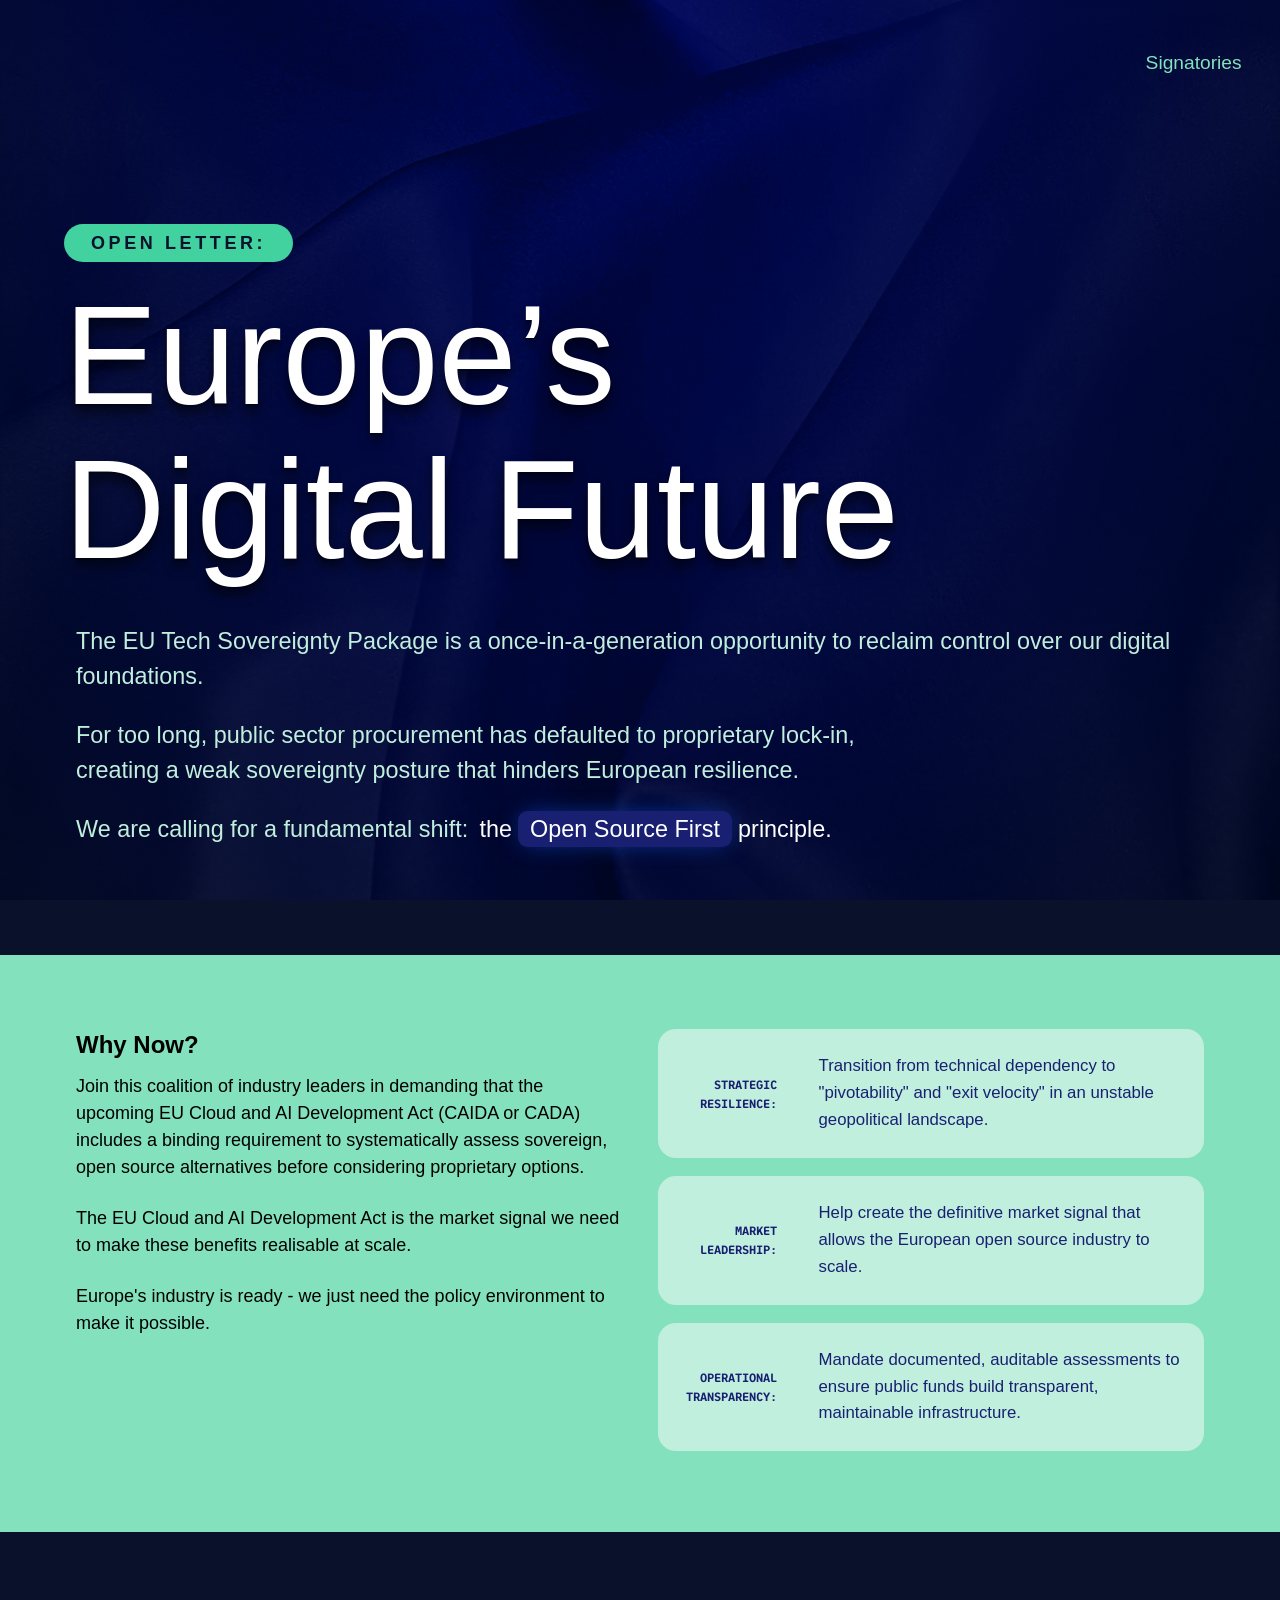
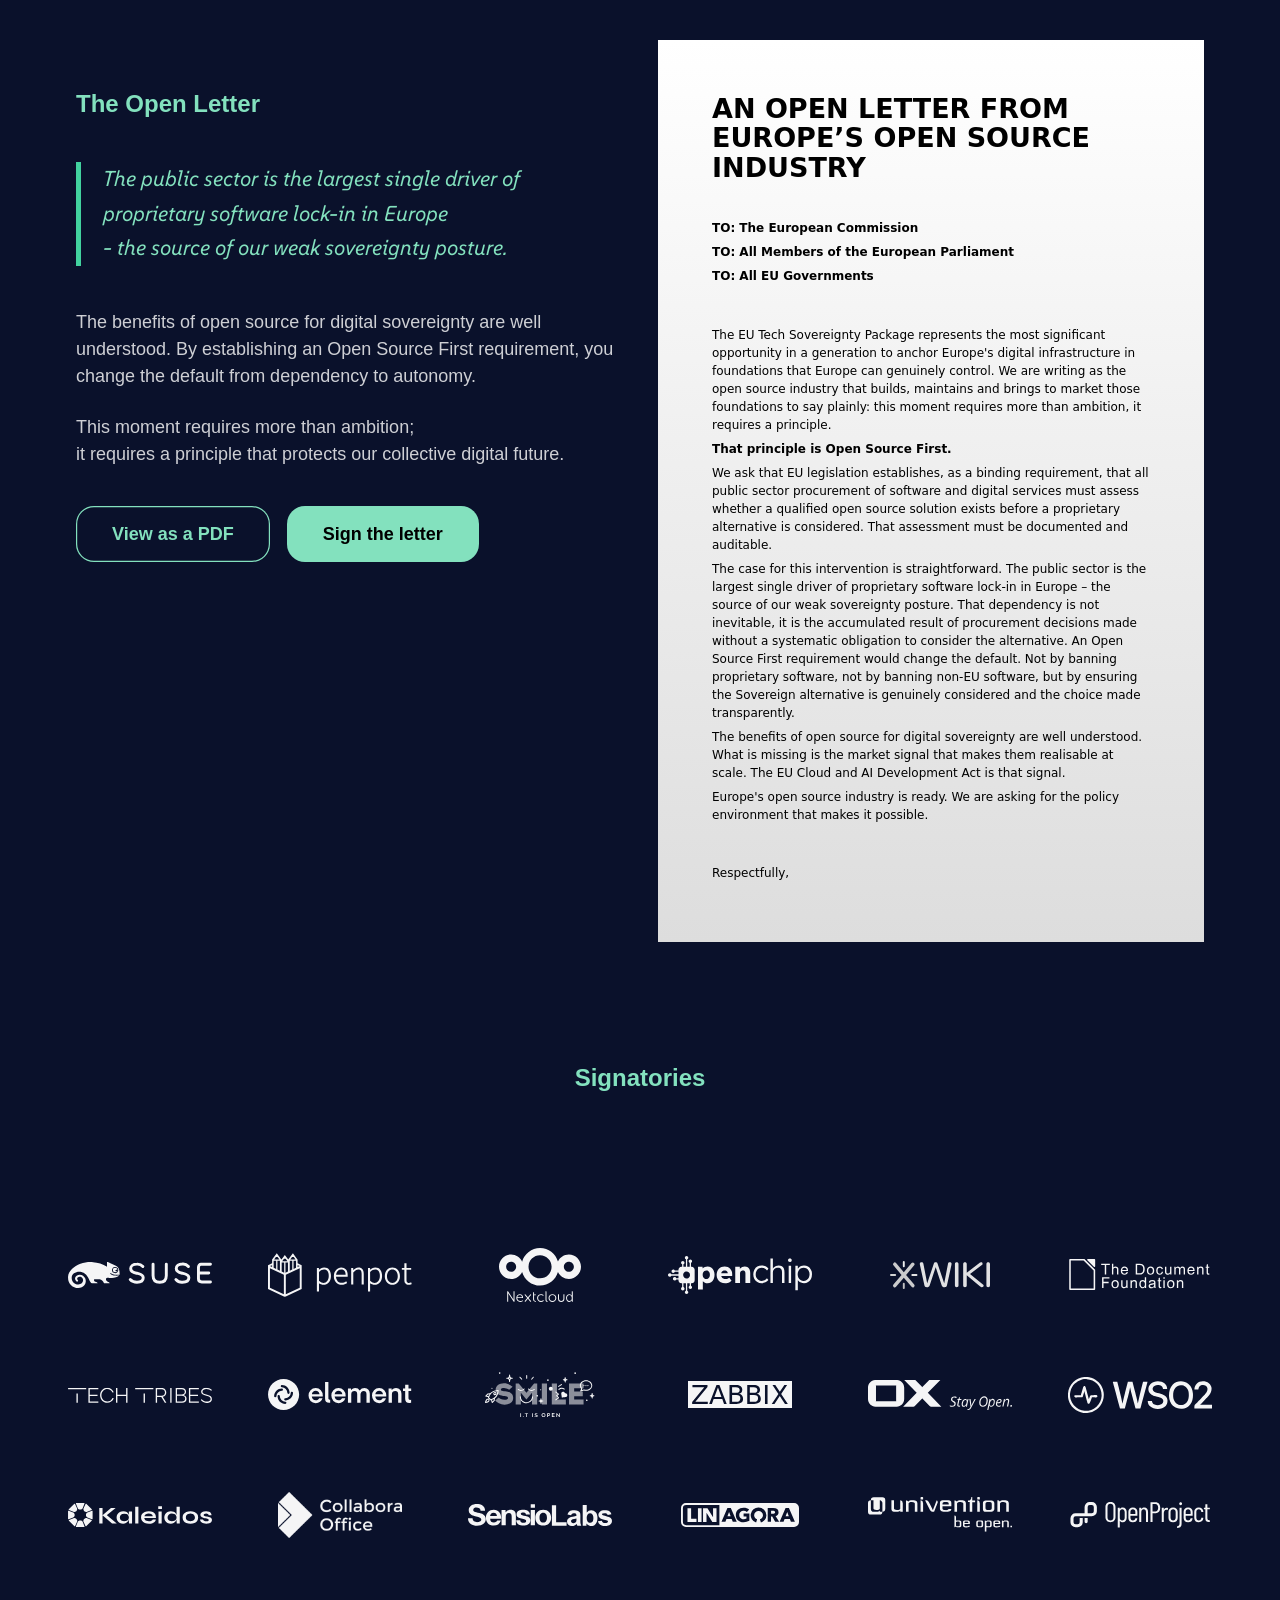
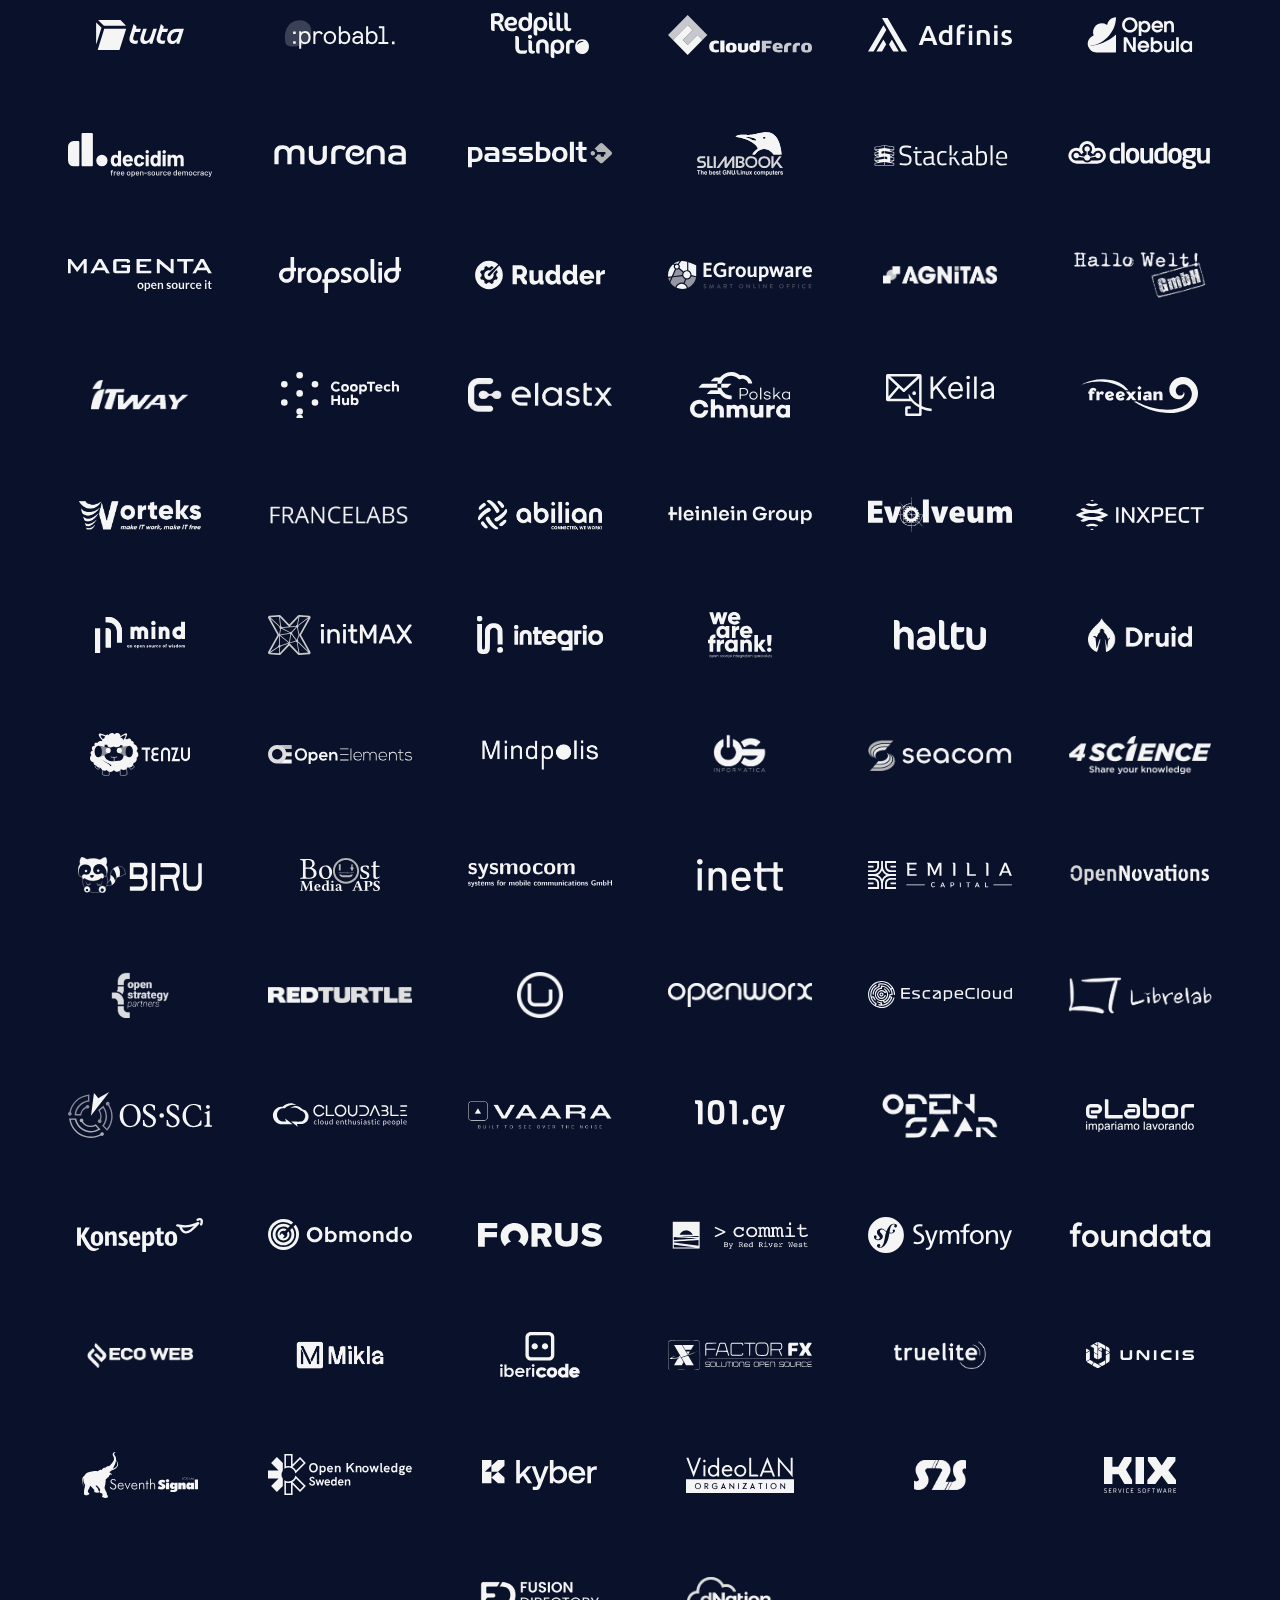
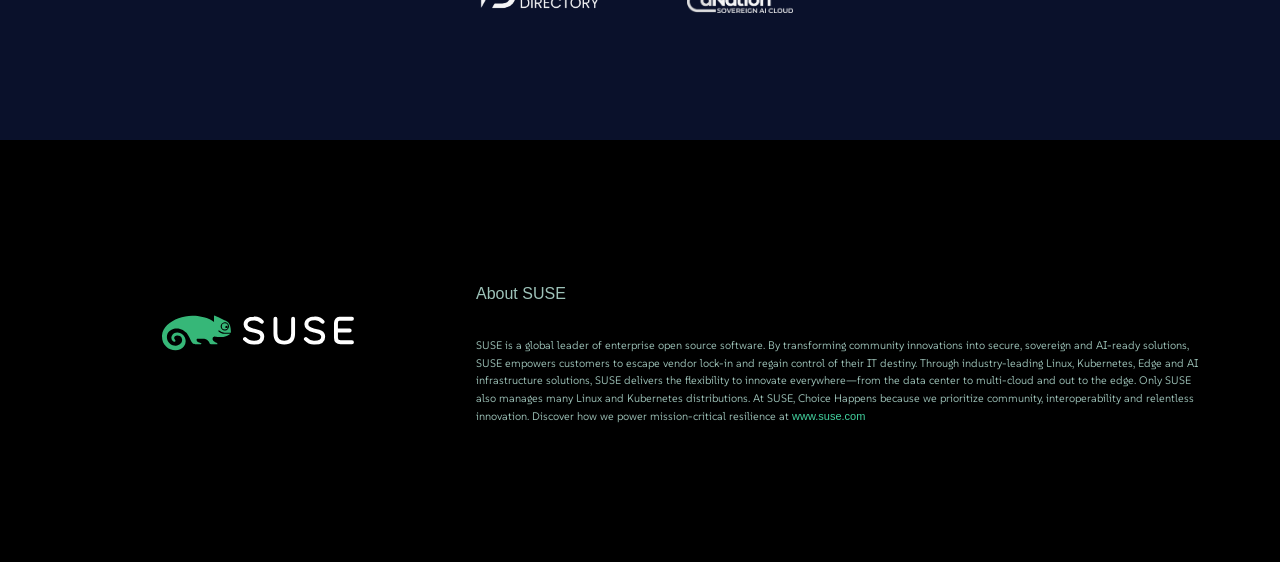
==== commit 9a6ff097: "optimised svg" ====
--- a/eu-tech-sovereignty-letter/index.html
+++ b/eu-tech-sovereignty-letter/index.html
@@ -191,16 +191,17 @@
   <div class="signatory"> <a href="https://www.penpot.app"  target="_blank">        <img src="img/signatories/signed-penpot.svg" alt="Penpot" />                        <b>Penpot</b>     </a></div>
   <div class="signatory"> <a href="https://www.nextcloud.com/" target="_blank">     <img style="max-height:4.5em" src="img/signatories/signed-nextcloud.svg" alt="Nextcloud" /><b>Nextcloud</b></a></div>
   <div class="signatory"> <a href="https://www.openchip.com/" target="_blank">      <img src="img/signatories/signed-openchip.svg" alt="Openchip" />                    <b>Openchip</b>   </a></div>
-  <div class="signatory"> <a href="https://www.xwiki.org/"  target="_blank">        <img style="max-height:2.6em"  src="img/signatories/signed-xwiki.svg" alt="XWiki" /><b>XWiki</b>      </a></div>
+  <div class="signatory"> <a href="https://www.xwiki.org/"  target="_blank">        <img style="max-height:2.3em"  src="img/signatories/signed-xwiki.svg" alt="XWiki" /><b>XWiki</b>      </a></div>
   <div class="signatory"> <a href="https://documentfoundation.org" target="_blank"> <img  src="img/signatories/signed-documentfoundation.svg" alt="Document Foundation" /> <b>Document Foundation</b></a> </div>
   <div class="signatory"> <a href="https://techtribes.eu"   target="_blank">        <img  src="img/signatories/signed-techtribes.svg" alt="Tech Tribes" />              <b>Tech Tribes</b></a> </div>
   <div class="signatory"> <a href="https://element.io"      target="_blank">        <img src="img/signatories/signed-element.svg" alt="Element" />                      <b>Element</b>    </a></div>
   <div class="signatory"> <a href="https://smile.eu/"       target="_blank">        <img src="img/signatories/signed-smike-it.svg" alt="Smile IT" />                    <b>Smile IT</b>   </a></div>
   <div class="signatory"> <a href="https://zabbix.com"      target="_blank">        <img style="max-height:2.25em" src="img/signatories/signed-zabbix.svg" alt="Zabbix" /> <b>Zabbix</b>  </a> </div>
-  <div class="signatory"> <a href="https://www.sensiolabs.com/" target="_blank">    <img  src="img/signatories/signed-sensio.svg" alt="SensioLabs" />                   <b>SensioLabs</b> </a> </div>
   <div class="signatory"> <a href="https://www.open-xchange.com/" target="_blank">  <img src="img/signatories/signed-open-exchange.svg" alt="Open Exchange" />          <b>Open Exchange</b></a></div>
+  <div class="signatory"> <a href="https://wso2.com/" target="_blank">              <img src="img/signatories/signed-wso2.svg" alt="WSO2" />                            <b>WSO2</b></a></div>
   <div class="signatory"> <a href="https://www.kaleidos.net/" target="_blank">      <img src="img/signatories/signed-kaleidos.svg" alt="Kaleidos" />                    <b>Kaleidos</b>   </a></div>
   <div class="signatory"> <a href="https://www.collaboraonline.com/collabora-office/" target="_blank"> <img src="img/signatories/signed-collabora.png" alt="Collabora Office" />           <b>Collabora Office</b></a></div>
+  <div class="signatory"> <a href="https://www.sensiolabs.com/" target="_blank">    <img  src="img/signatories/signed-sensio.svg" alt="SensioLabs" />                   <b>SensioLabs</b> </a> </div>
   <div class="signatory"> <a href="https://linagora.com"    target="_blank">        <img style="max-height:2em" src="img/signatories/signed-linagora.svg" alt="Linagora" /><b>Linagora</b></a></div>
   <div class="signatory"> <a href="https://www.univention.com/" target="_blank">    <img src="img/signatories/signed-univention.svg" alt="Univention" />                <b>Univention</b> </a></div>
   <div class="signatory"> <a href="https://www.openproject.org" target="_blank">    <img src="img/signatories/signed-openproject.svg" alt="Open Project" />             <b>Open Project</b></a></div>
@@ -281,11 +282,11 @@
   <div class="signatory"> <a href="https://kyber.tech/"     target="_blank">        <img style="max-height:2.5em" src="img/signatories/signed-kyber.svg" alt="Kyber" /> <b>Kyber</b>      </a></div>
   <div class="signatory"> <a href="https://www.videolan.org/" target="_blank">      <img style="max-height:3em" src="img/signatories/signed-videolan.svg" alt="VideoLAN" /><b>VideoLAN</b></a></div>
   <div class="signatory"> <a href="https://www.s2sprodotti.it/" target="_blank">      <img style="max-height:2.5em" src="img/signatories/signed-s2s.png" alt="S2S Prodotti" /><b>S2S Prodotti</b></a></div>
-  <div class="signatory"> <a href="https://www.kixdesk.com/" target="_blank">      <img style="max-height:3em" src="img/signatories/signed-kixdesk.svg" alt="KIX Desk" /><b>KIX Service Software</b></a></div>
+  <div class="signatory"> <a href="https://www.kixdesk.com/" target="_blank">      <img style="max-height:3em" src="img/signatories/signed-kixdesk.svg" alt="KIX Desk" /><b>KIX</b></a></div>
   <div class="signatory"> <a href="https://www.fusiondirectory.org/" target="_blank">      <img style="max-height:3em" src="img/signatories/signed-fusion-directory.png" alt="FusionDirectory" /><b>FusionDirectory</b></a></div>
   <div class="signatory"> <a href="https://dnation.cloud/" target="_blank">      <img style="max-height:3em" src="img/signatories/signed-dnation.png" alt="Dnation" /><b>dNation</b></a></div>
 
-  
+
 
   <!-- logo inbound:       
 <div class="signatory"> <a href="https://oslandia.com"    target="_blank">        <img style="max-height:3em" src="img/signatories/signed-oslandia.svg" alt="Oslandia" /><b>Oslandia</b></a></div>-->
--- a/eu-tech-sovereignty-letter/index.css
+++ b/eu-tech-sovereignty-letter/index.css
@@ -510,7 +510,7 @@
      }
    }
 
-   @media (max-width:500px) {
+   @media (max-width:700px) {
   
      .signatory img{max-width: 6em !important; max-height: 2em !important;}
      .signatory a{height:6em !important; width: 10em !important; }
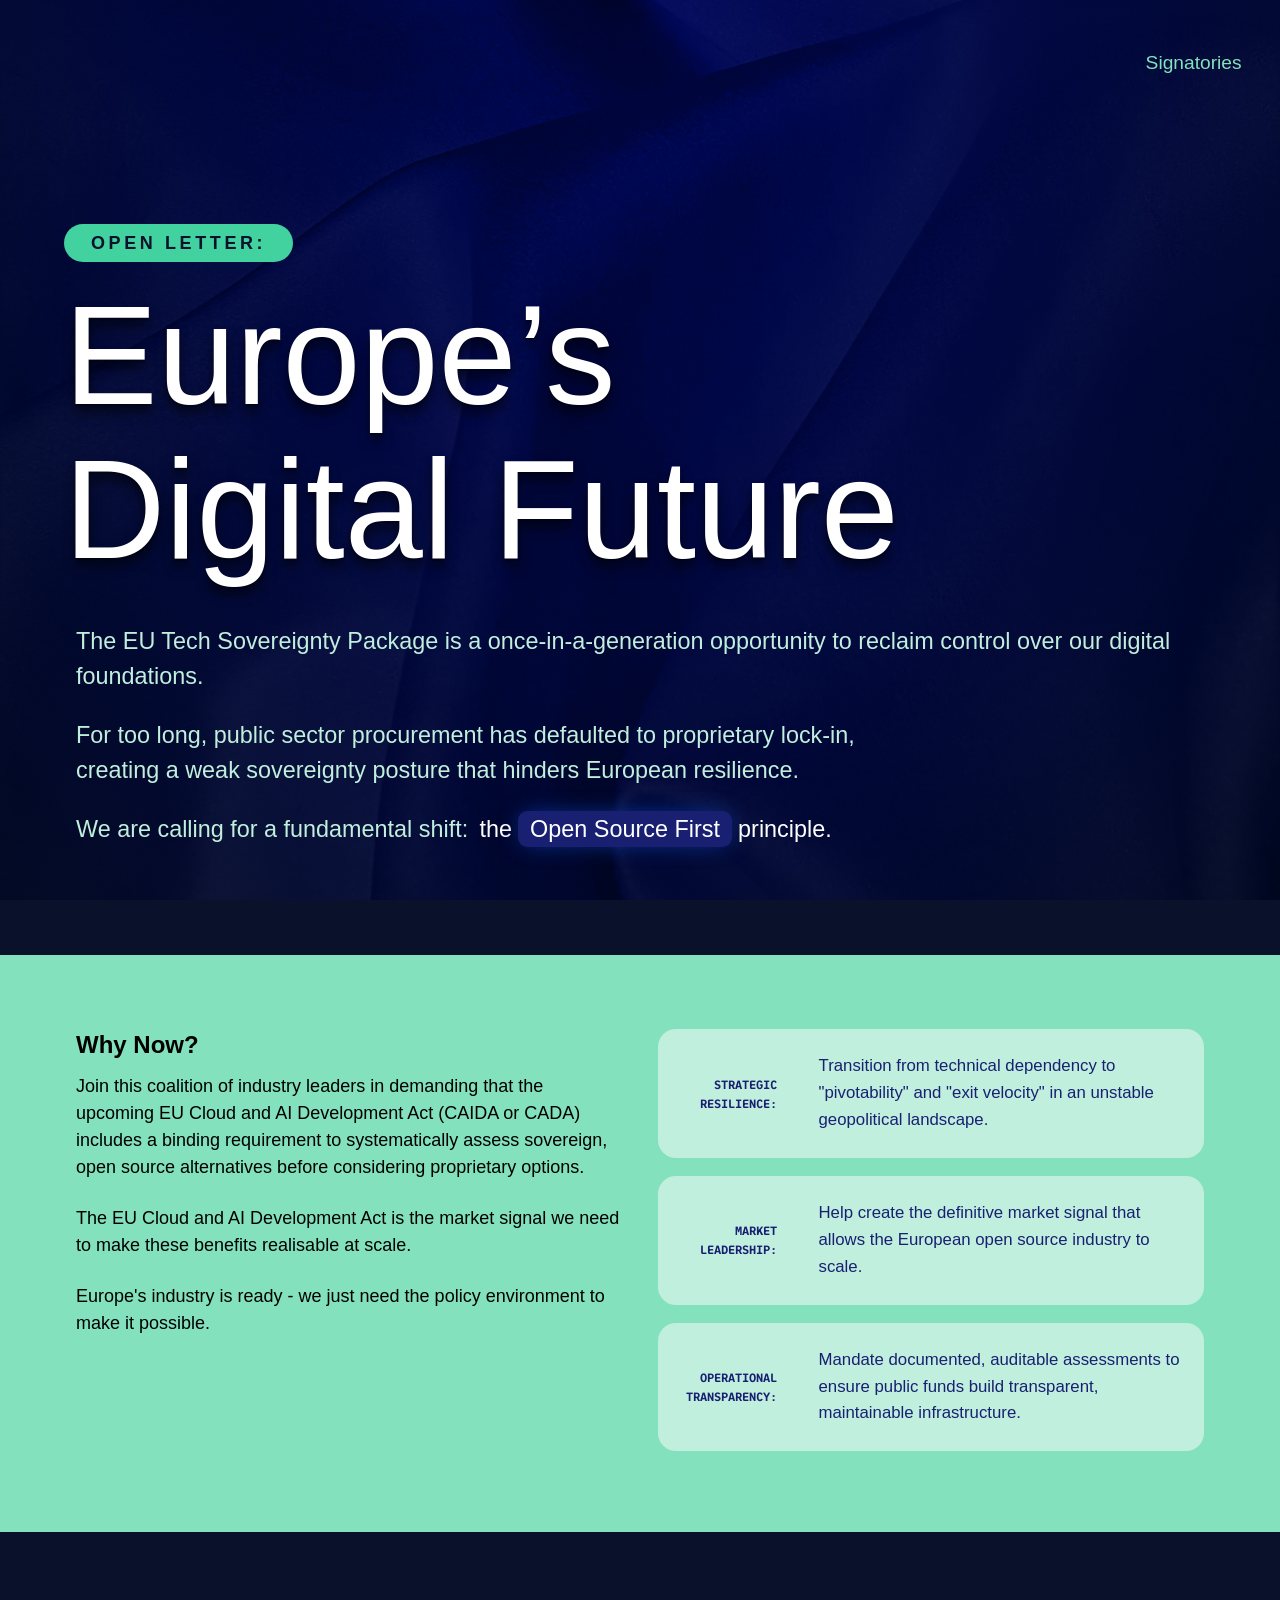
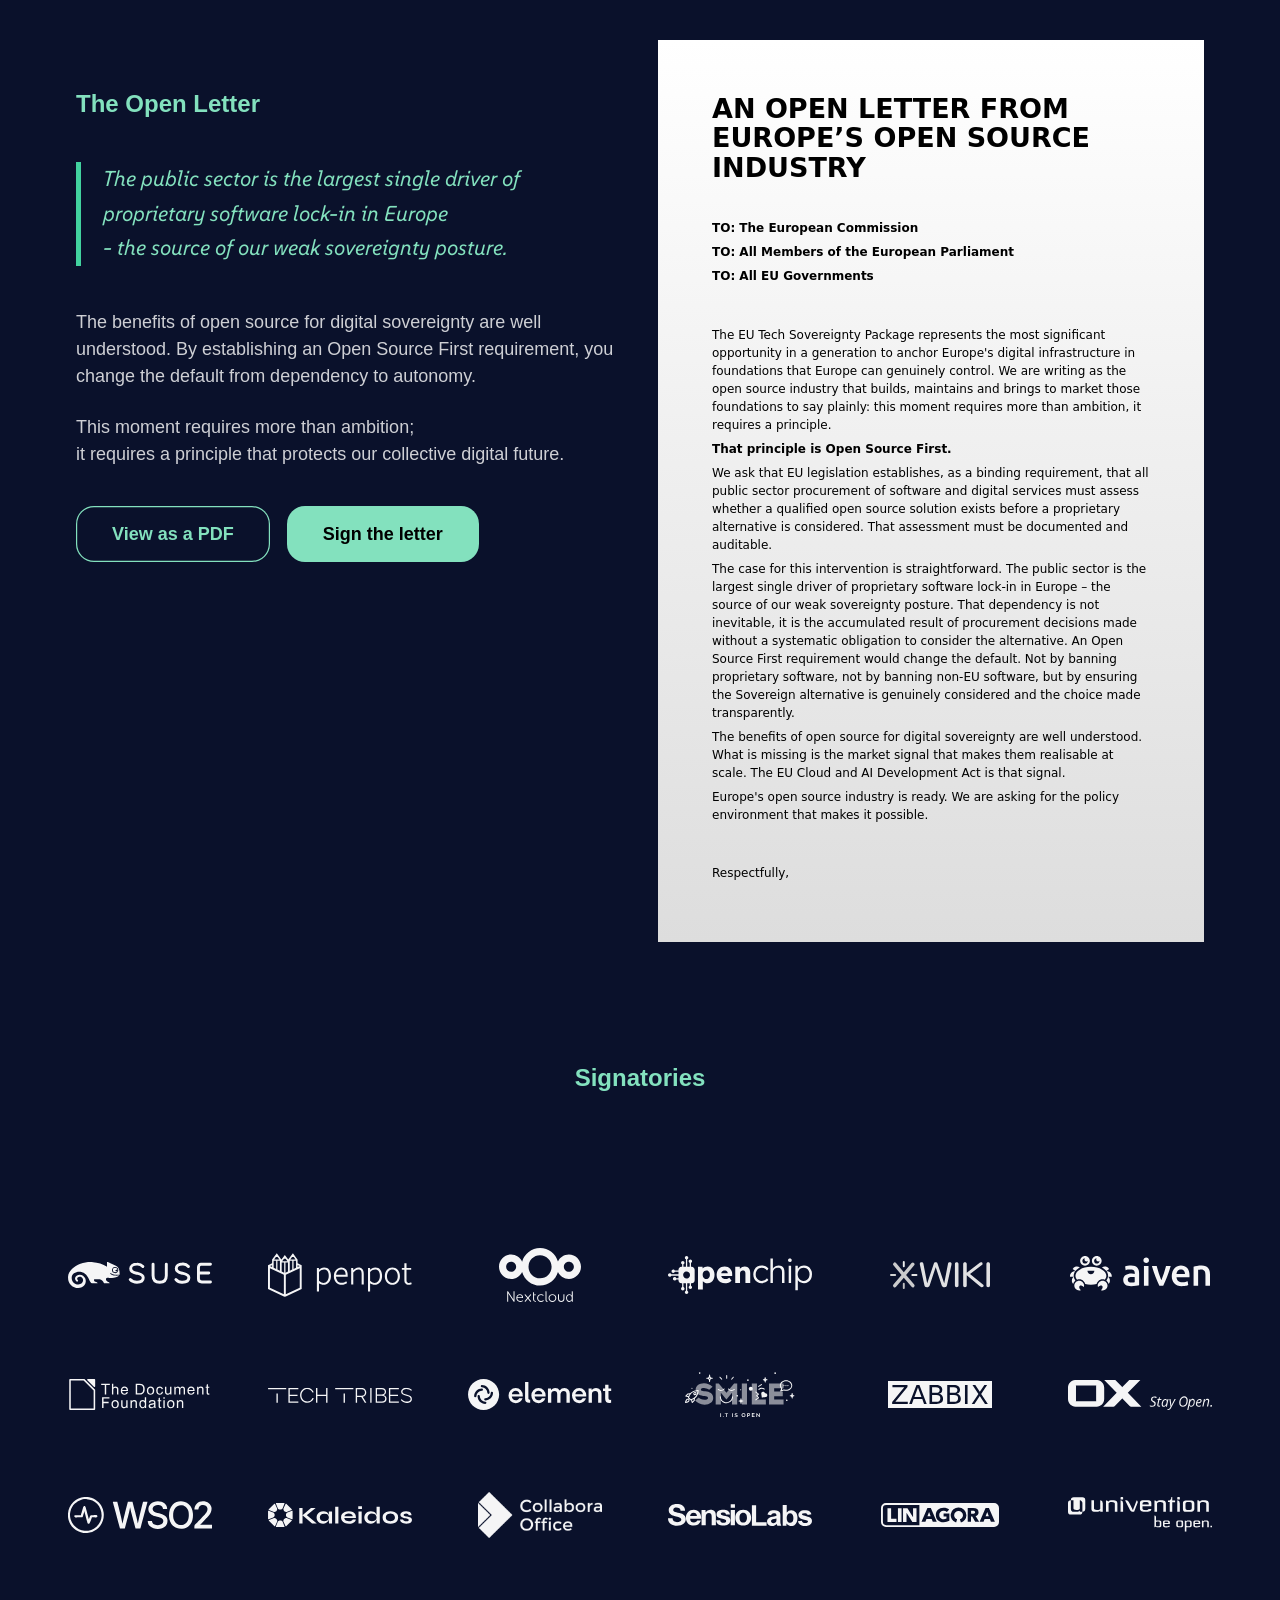
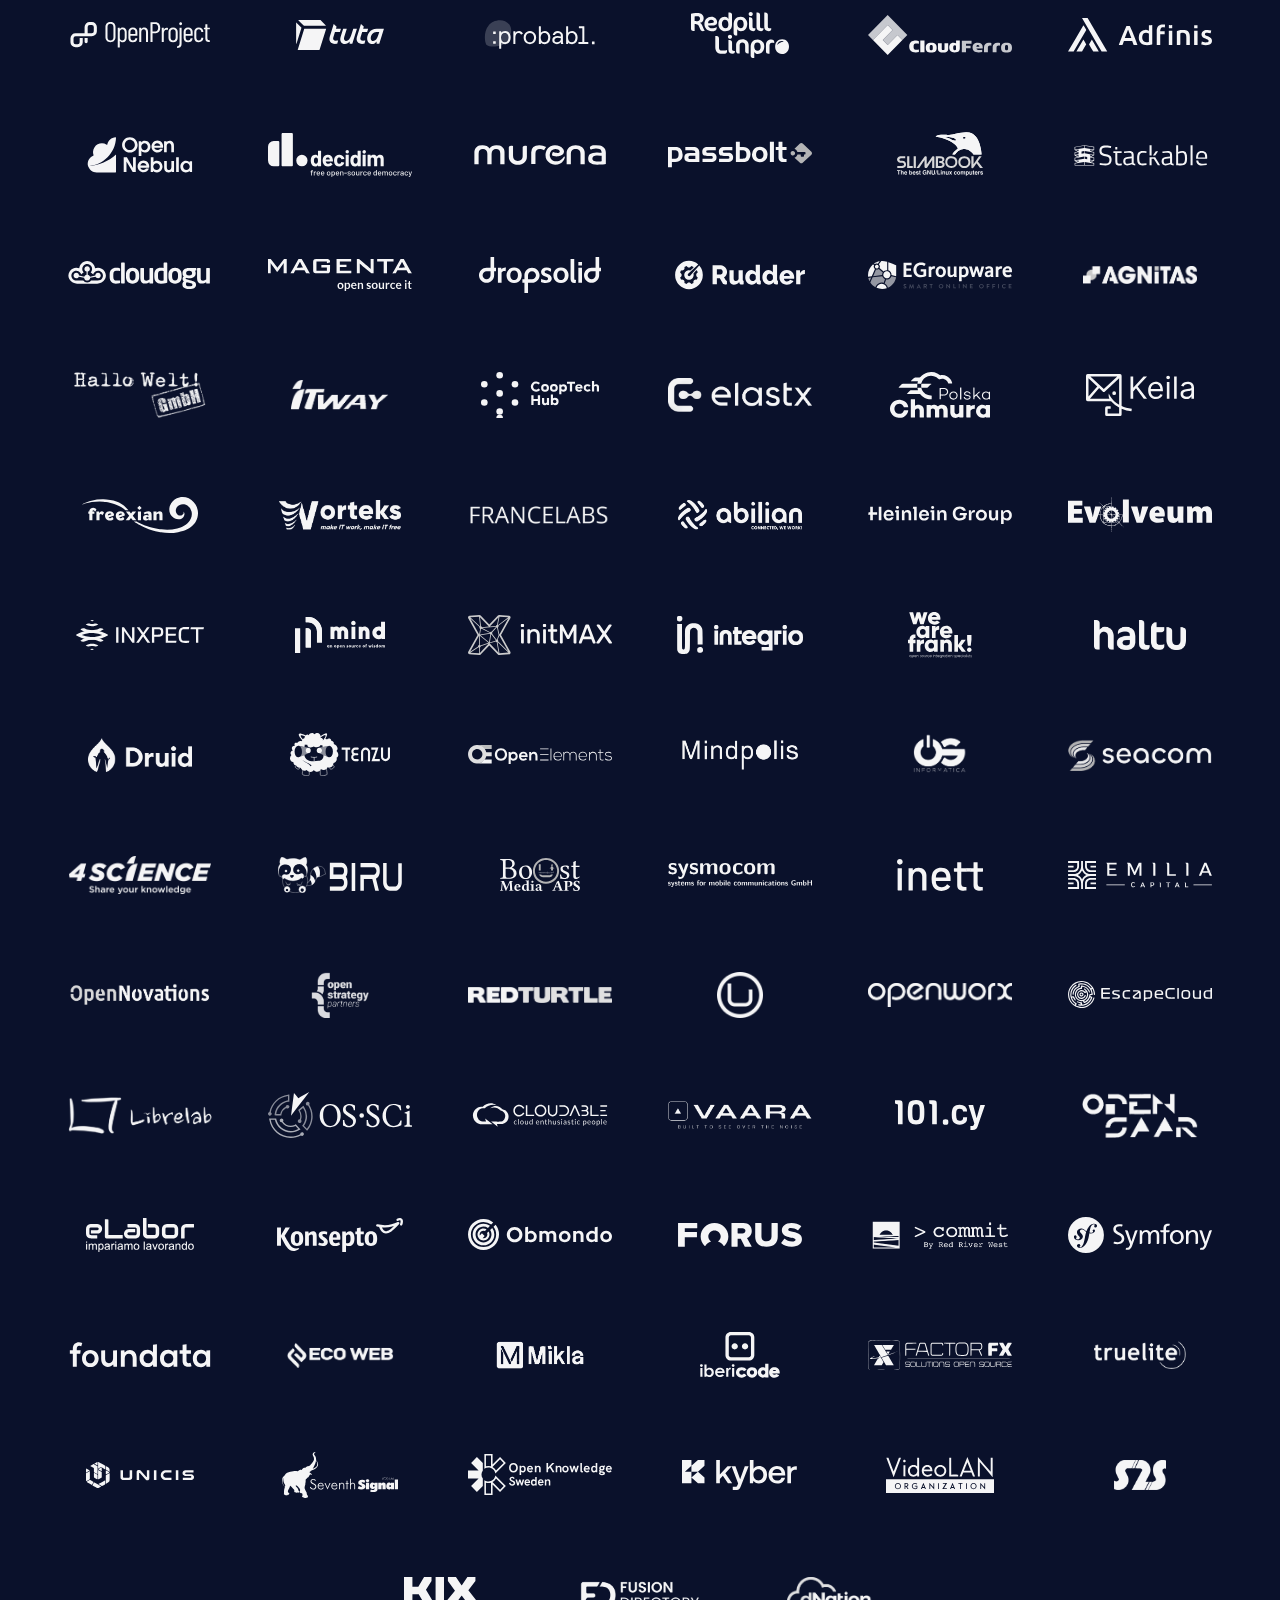
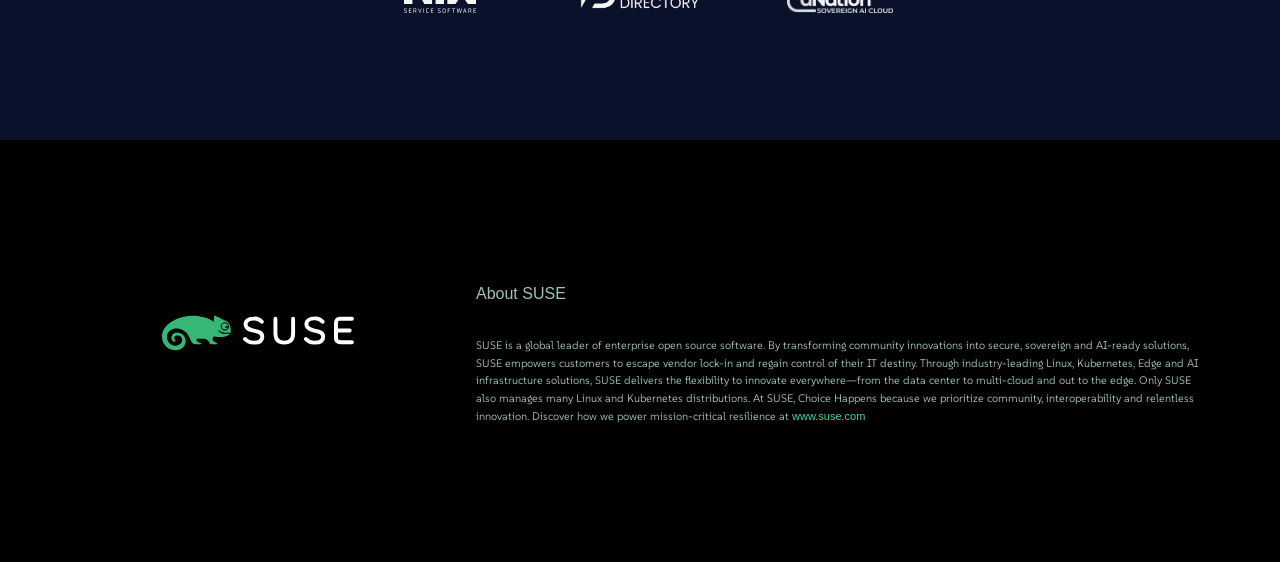
==== commit 358d30f0: "Aiven added on Astor's request" ====
--- a/eu-tech-sovereignty-letter/index.html
+++ b/eu-tech-sovereignty-letter/index.html
@@ -192,6 +192,8 @@
   <div class="signatory"> <a href="https://www.nextcloud.com/" target="_blank">     <img style="max-height:4.5em" src="img/signatories/signed-nextcloud.svg" alt="Nextcloud" /><b>Nextcloud</b></a></div>
   <div class="signatory"> <a href="https://www.openchip.com/" target="_blank">      <img src="img/signatories/signed-openchip.svg" alt="Openchip" />                    <b>Openchip</b>   </a></div>
   <div class="signatory"> <a href="https://www.xwiki.org/"  target="_blank">        <img style="max-height:2.3em"  src="img/signatories/signed-xwiki.svg" alt="XWiki" /><b>XWiki</b>      </a></div>
+  
+  <div class="signatory"> <a href="https://aiven.io/" target="_blank"> <img  src="img/signatories/signed-aiven.svg" alt="Aiven" /> <b>Aiven</b></a> </div>
   <div class="signatory"> <a href="https://documentfoundation.org" target="_blank"> <img  src="img/signatories/signed-documentfoundation.svg" alt="Document Foundation" /> <b>Document Foundation</b></a> </div>
   <div class="signatory"> <a href="https://techtribes.eu"   target="_blank">        <img  src="img/signatories/signed-techtribes.svg" alt="Tech Tribes" />              <b>Tech Tribes</b></a> </div>
   <div class="signatory"> <a href="https://element.io"      target="_blank">        <img src="img/signatories/signed-element.svg" alt="Element" />                      <b>Element</b>    </a></div>
@@ -222,7 +224,7 @@
   <div class="signatory"> <a href="https://rudder.io"       target="_blank">        <img style="max-height:3.2em" src="img/signatories/signed-rudder.svg" alt="Rudder" /><b>Rudder</b>    </a></div>
   <div class="signatory"> <a href="https://www.egroupware.org/" target="_blank">    <img style="max-height:2.5em" src="img/signatories/signed-egroupware.svg" alt="EGroupware" /><b>EGroupware</b></a></div>
   <div class="signatory"> <a href="https://www.agnitas.de/" target="_blank">        <img style="max-height:1.5em" src="img/signatories/signed-agnitas.png" alt="Agnitas" /><b>Agnitas</b> </a></div>
-  <div class="signatory"> <a href="https://hallowelt.com/"  target="_blank">        <img src="img/signatories/signed-hallowelt.png" alt="HALLOWELT" />                  <b>HALLOWELT</b>  </a></div>
+  <div class="signatory"> <a href="https://hallowelt.com/"  target="_blank">        <img src="img/signatories/signed-hallowelt.png" alt="HalloWelt" />                  <b>HalloWelt</b>  </a></div>
   <div class="signatory"> <a href="https://itway.com"       target="_blank">        <img style="max-height:2.5em" src="img/signatories/signed-itway.png" alt="IT Way" /><b>IT Way</b>     </a></div>
   <div class="signatory"> <a href="https://www.hub.coop/"   target="_blank">        <img src="img/signatories/signed-cooptech.svg" alt="CoopTech Hub" />                <b>CoopTech Hub</b></a></div>
   <div class="signatory"> <a href="https://elastx.se/"      target="_blank">        <img src="img/signatories/signed-elastx.png" alt="Elastx" />                        <b>Elastx</b>     </a></div>
@@ -253,7 +255,7 @@
   <div class="signatory"> <a href="https://www.inett.de/"   target="_blank">        <img style="max-height:2.65em" src="img/signatories/signed-inett.svg" alt="Inett" /><b>Inett</b>      </a></div>
   <div class="signatory"> <a href="https://emilia.capital/" target="_blank">        <img src="img/signatories/signed-emilia.svg" alt="Emilia Capital" />                <b>Emilia Capital</b></a></div>
   <div class="signatory"> <a href="https://opennovations.eu/" target="_blank">      <img src="img/signatories/signed-opennovations.png" alt="OpenNovations" />          <b>OpenNovations</b></a></div>
-  <div class="signatory"> <a href="https://openstrategypartners.com/" target="_blank"> <img src="img/signatories/signed-openstrategypartners.png" alt="OpenStrategy Partners" /><b>OpenStrategy Partners</b></a></div>
+  <div class="signatory"> <a href="https://openstrategypartners.com/" target="_blank"><img src="img/signatories/signed-openstrategypartners.png" alt="OpenStrategy Partners" /><b>OpenStrategy Partners</b></a></div>
   <div class="signatory"> <a href="https://redturtle.it/"   target="_blank">        <img src="img/signatories/signed-redturtle.png" alt="RedTurtle" />                  <b>RedTurtle</b>  </a></div>
   <div class="signatory"> <a href="https://www.ufficiozero.org/" target="_blank">   <img src="img/signatories/signed-ufficiozero.png" alt="Ufficio Zero" />             <b>Ufficio Zero</b></a></div>
   <div class="signatory"> <a href="https://www.openworx.nl/" target="_blank">       <img src="img/signatories/signed-openworx.png" alt="Openworx" />                    <b>Openworx</b>   </a></div>
@@ -272,7 +274,7 @@
   <div class="signatory"> <a href="https://symfony.com/"    target="_blank">        <img src="img/signatories/signed-symfony.svg" alt="Symfony" />                      <b>Symfony</b>    </a></div>
   <div class="signatory"> <a href="https://foundata.com/"   target="_blank">        <img style="max-height:3.5em" src="img/signatories/signed-foundata.svg" alt="Foundata" /><b>Foundata</b></a></div>
   <div class="signatory"> <a href="https://www.ecowebsrl.it/" target="_blank">      <img style="max-height:2.2em" src="img/signatories/signed-ecoweb.png" alt="ECO Web" /><b>ECO Web</b>  </a></div>
-  <div class="signatory"> <a href="https://mikla.io/"       target="_blank">        <img style="max-height:2.5em" src="img/signatories/signed-mikla.png" alt="Mikla Solutions ApS" /><b>Mikla Solutions ApS</b></a></div>
+  <div class="signatory"> <a href="https://mikla.io/"       target="_blank">        <img style="max-height:2.5em" src="img/signatories/signed-mikla.png" alt="Mikla Solutions ApS" /><b>Mikla Solutions</b></a></div>
   <div class="signatory"> <a href="https://www.ibericode.com/" target="_blank">     <img src="img/signatories/signed-ibericode.svg" alt="Ibericode" />                  <b>Ibericode</b>  </a></div>
   <div class="signatory"> <a href="https://www.factorfx.com/" target="_blank">      <img src="img/signatories/signed-factorfx.svg" alt="FactorFX" />                    <b>FactorFX</b>   </a></div>
   <div class="signatory"> <a href="https://www.truelite.it/" target="_blank">       <img style="max-height:2.3em" src="img/signatories/signed-truelite.png" alt="TrueLite" /><b>TrueLite</b></a></div>
@@ -281,10 +283,10 @@
   <div class="signatory"> <a href="https://okfn.se/"        target="_blank">        <img src="img/signatories/signed-okse.svg" alt="Open Knowledge Sweden" />           <b>Open Knowledge Sweden</b></a></div>
   <div class="signatory"> <a href="https://kyber.tech/"     target="_blank">        <img style="max-height:2.5em" src="img/signatories/signed-kyber.svg" alt="Kyber" /> <b>Kyber</b>      </a></div>
   <div class="signatory"> <a href="https://www.videolan.org/" target="_blank">      <img style="max-height:3em" src="img/signatories/signed-videolan.svg" alt="VideoLAN" /><b>VideoLAN</b></a></div>
-  <div class="signatory"> <a href="https://www.s2sprodotti.it/" target="_blank">      <img style="max-height:2.5em" src="img/signatories/signed-s2s.png" alt="S2S Prodotti" /><b>S2S Prodotti</b></a></div>
-  <div class="signatory"> <a href="https://www.kixdesk.com/" target="_blank">      <img style="max-height:3em" src="img/signatories/signed-kixdesk.svg" alt="KIX Desk" /><b>KIX</b></a></div>
-  <div class="signatory"> <a href="https://www.fusiondirectory.org/" target="_blank">      <img style="max-height:3em" src="img/signatories/signed-fusion-directory.png" alt="FusionDirectory" /><b>FusionDirectory</b></a></div>
-  <div class="signatory"> <a href="https://dnation.cloud/" target="_blank">      <img style="max-height:3em" src="img/signatories/signed-dnation.png" alt="Dnation" /><b>dNation</b></a></div>
+  <div class="signatory"> <a href="https://www.s2sprodotti.it/" target="_blank">    <img style="max-height:2.5em" src="img/signatories/signed-s2s.png" alt="S2S Prodotti" /><b>S2S Prodotti</b></a></div>
+  <div class="signatory"> <a href="https://www.kixdesk.com/" target="_blank">       <img style="max-height:3em" src="img/signatories/signed-kixdesk.svg" alt="KIX Desk" /><b>KIX</b></a></div>
+  <div class="signatory"> <a href="https://www.fusiondirectory.org/" target="_blank"><img style="max-height:3em" src="img/signatories/signed-fusion-directory.png" alt="FusionDirectory" /><b>FusionDirectory</b></a></div>
+  <div class="signatory"> <a href="https://dnation.cloud/" target="_blank">         <img style="max-height:3em" src="img/signatories/signed-dnation.png" alt="Dnation" /><b>dNation</b></a></div>
 
 
 
--- a/eu-tech-sovereignty-letter/index.css
+++ b/eu-tech-sovereignty-letter/index.css
@@ -519,7 +519,7 @@
    .signatory a {
      display: grid;
      place-items: center;
- 
+    line-height:1em;
      grid-template-columns: 1fr;
      grid-template-rows: 1fr 2fr ;
      height: 11em; width: 20em;opacity:.96;
